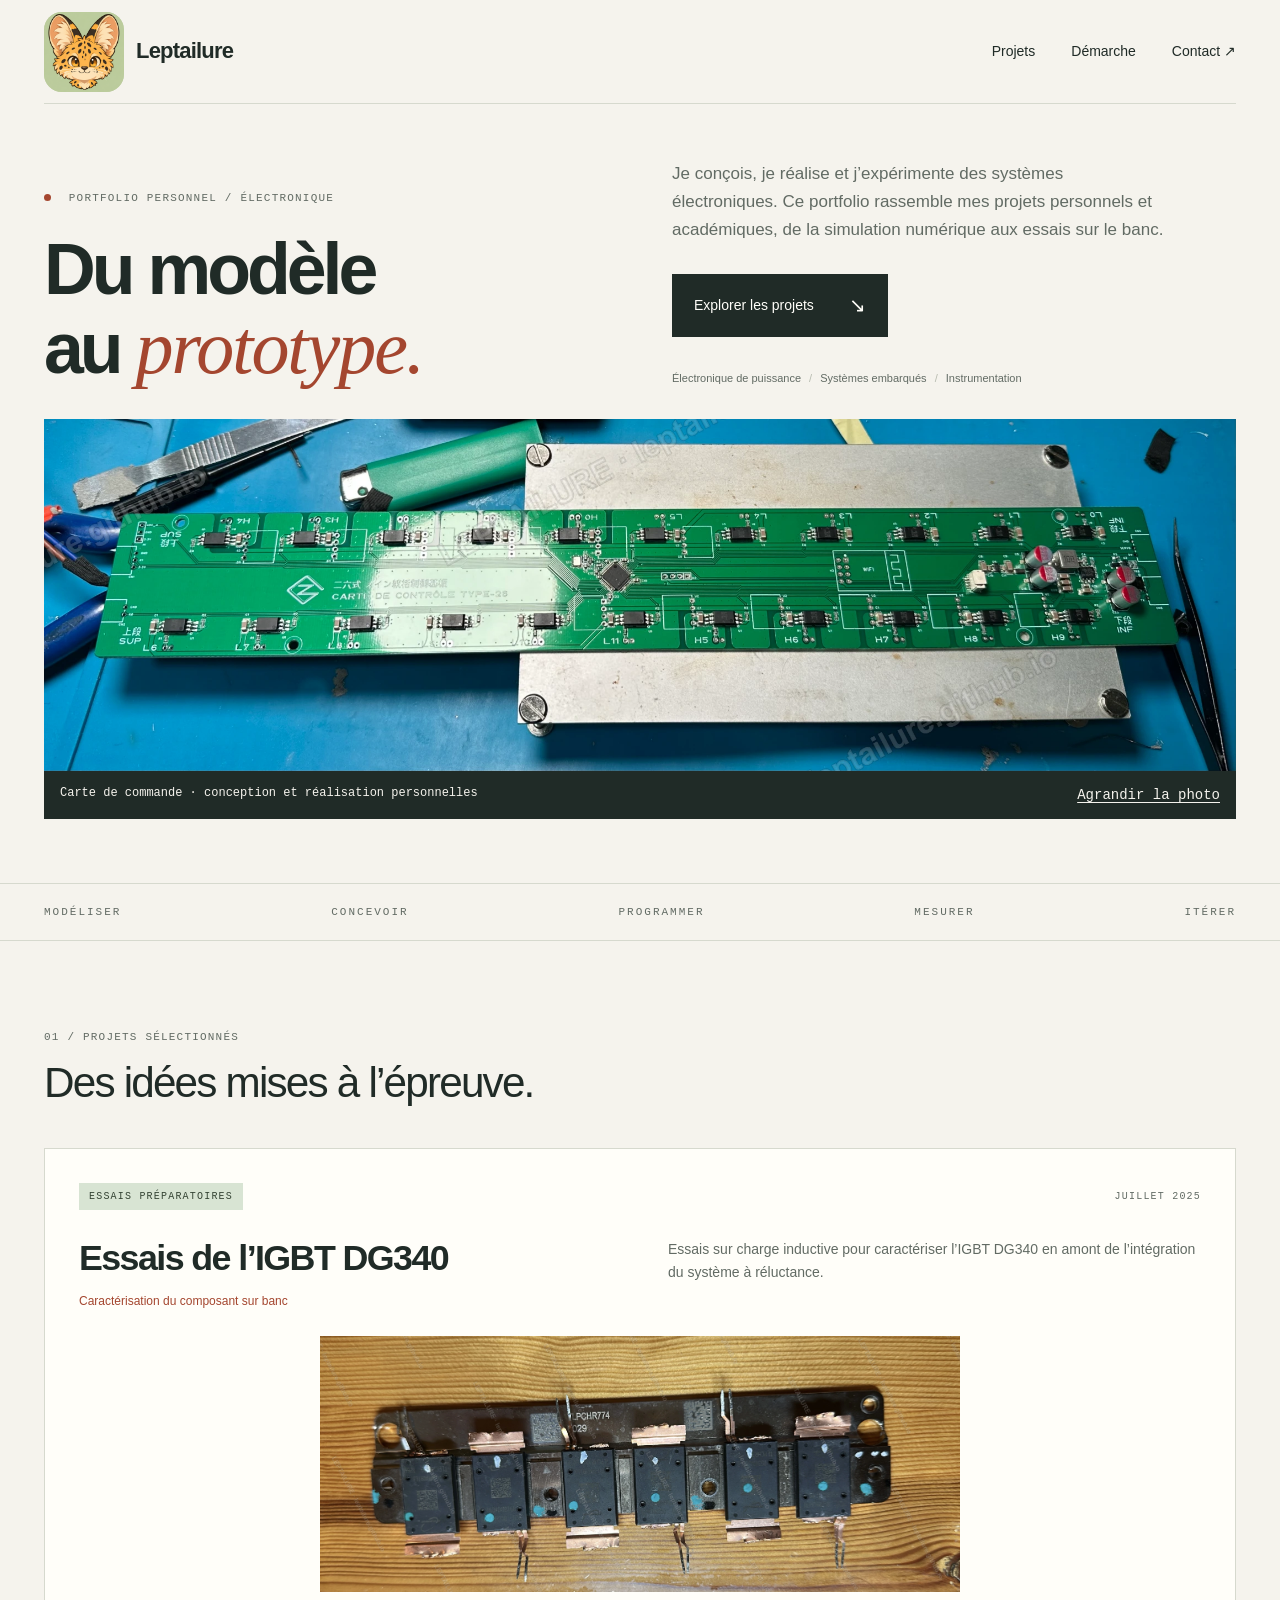
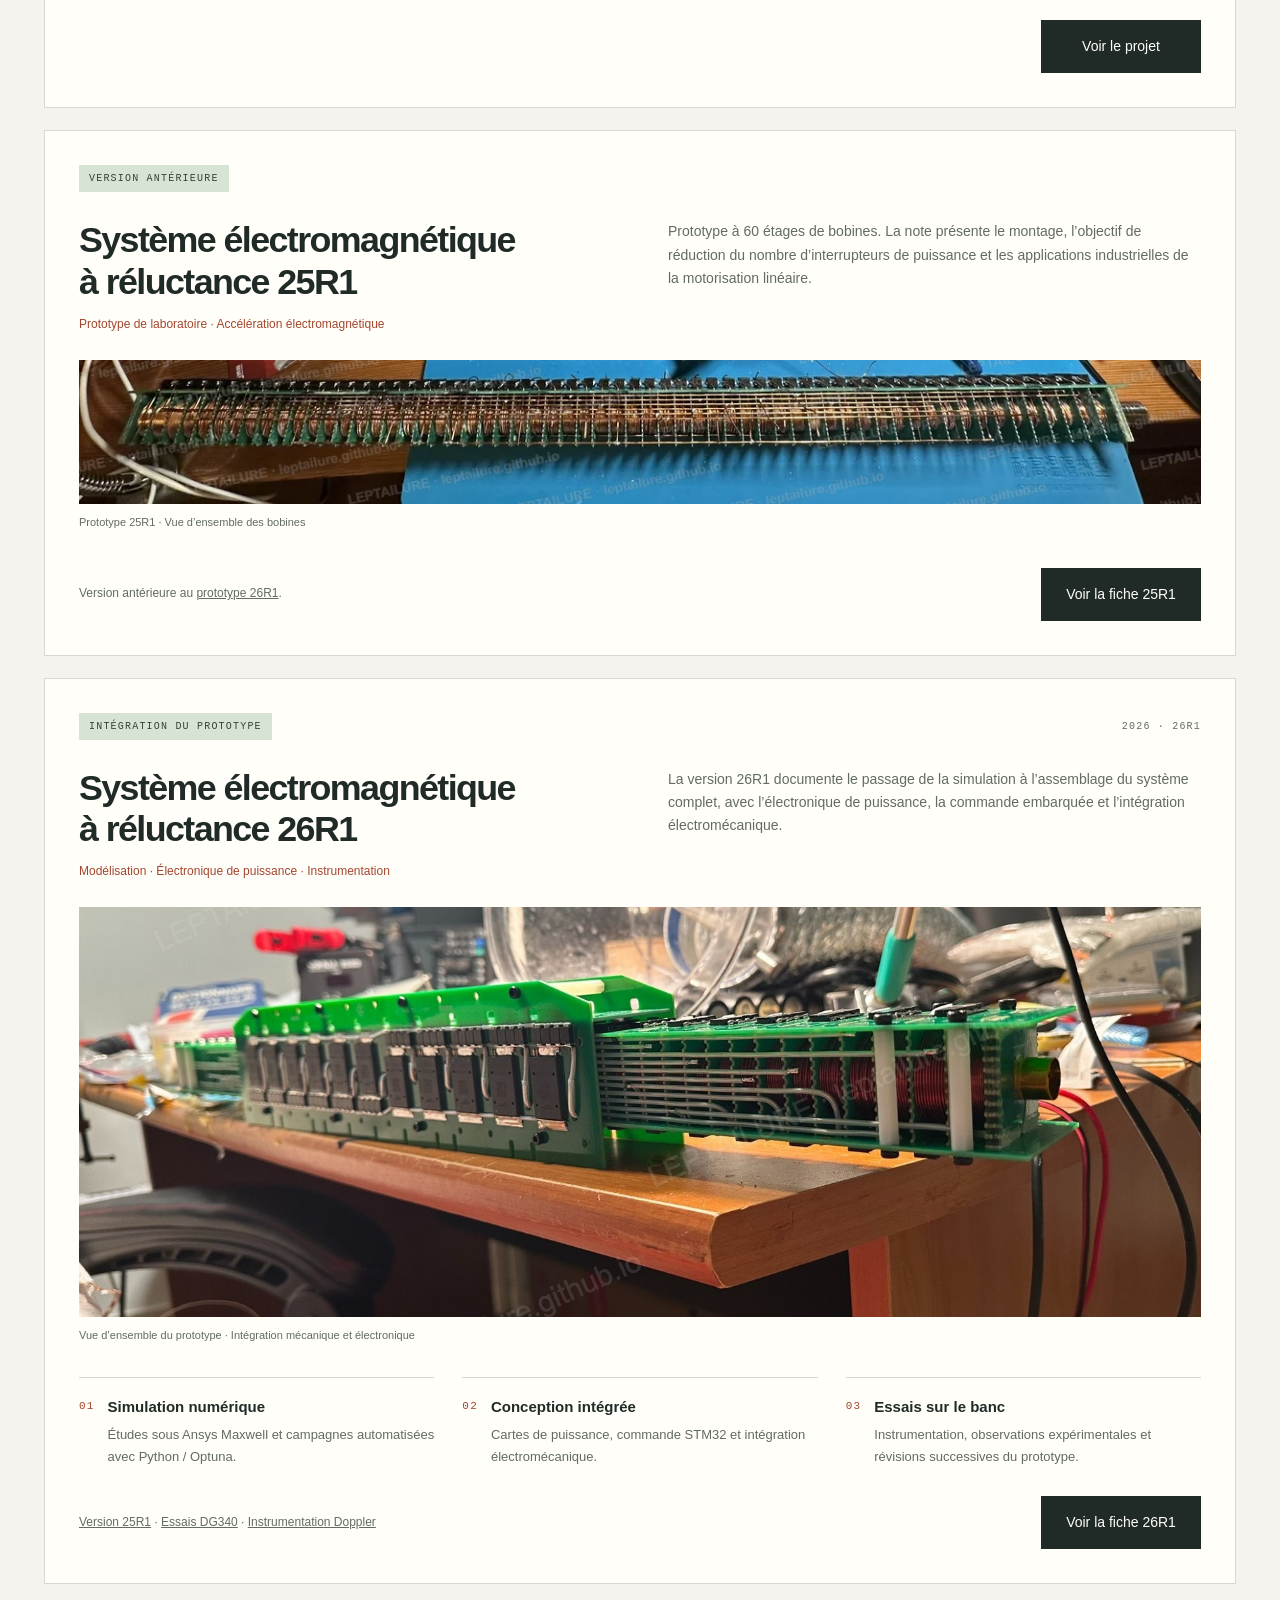
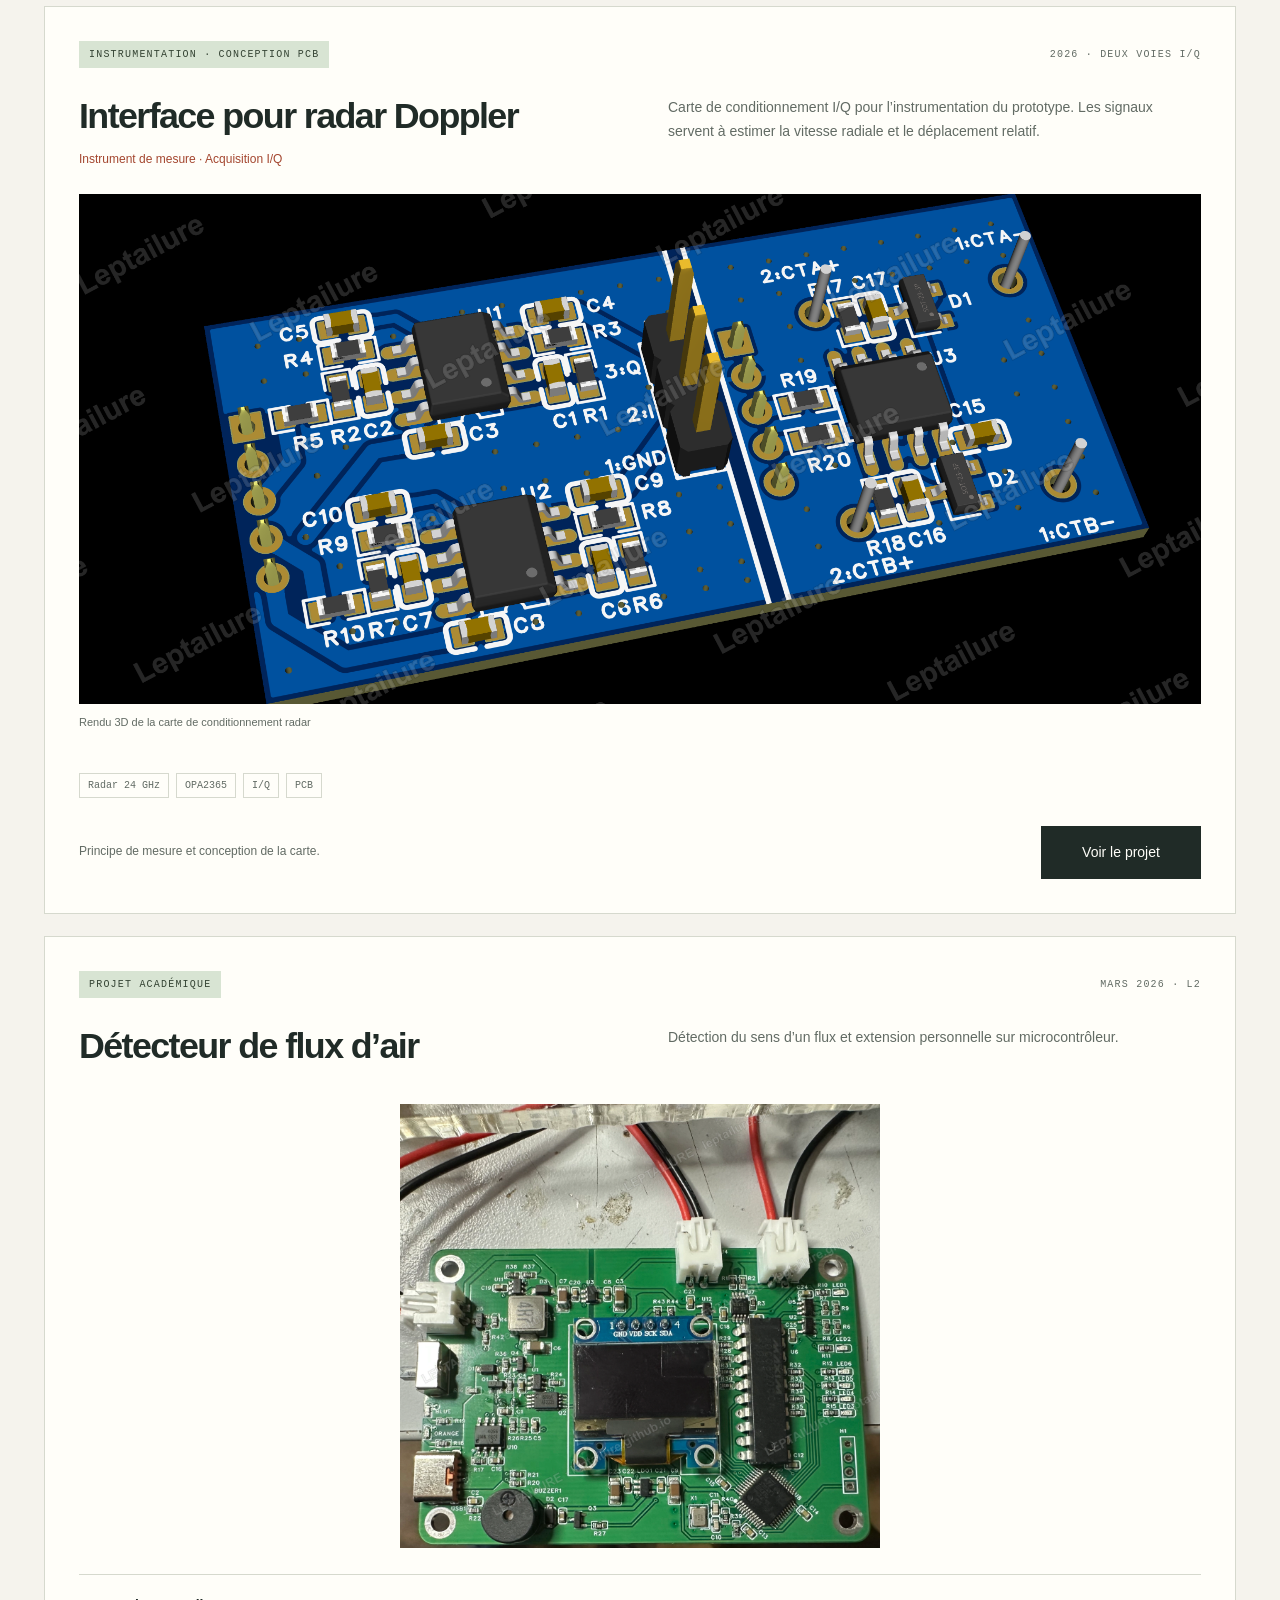
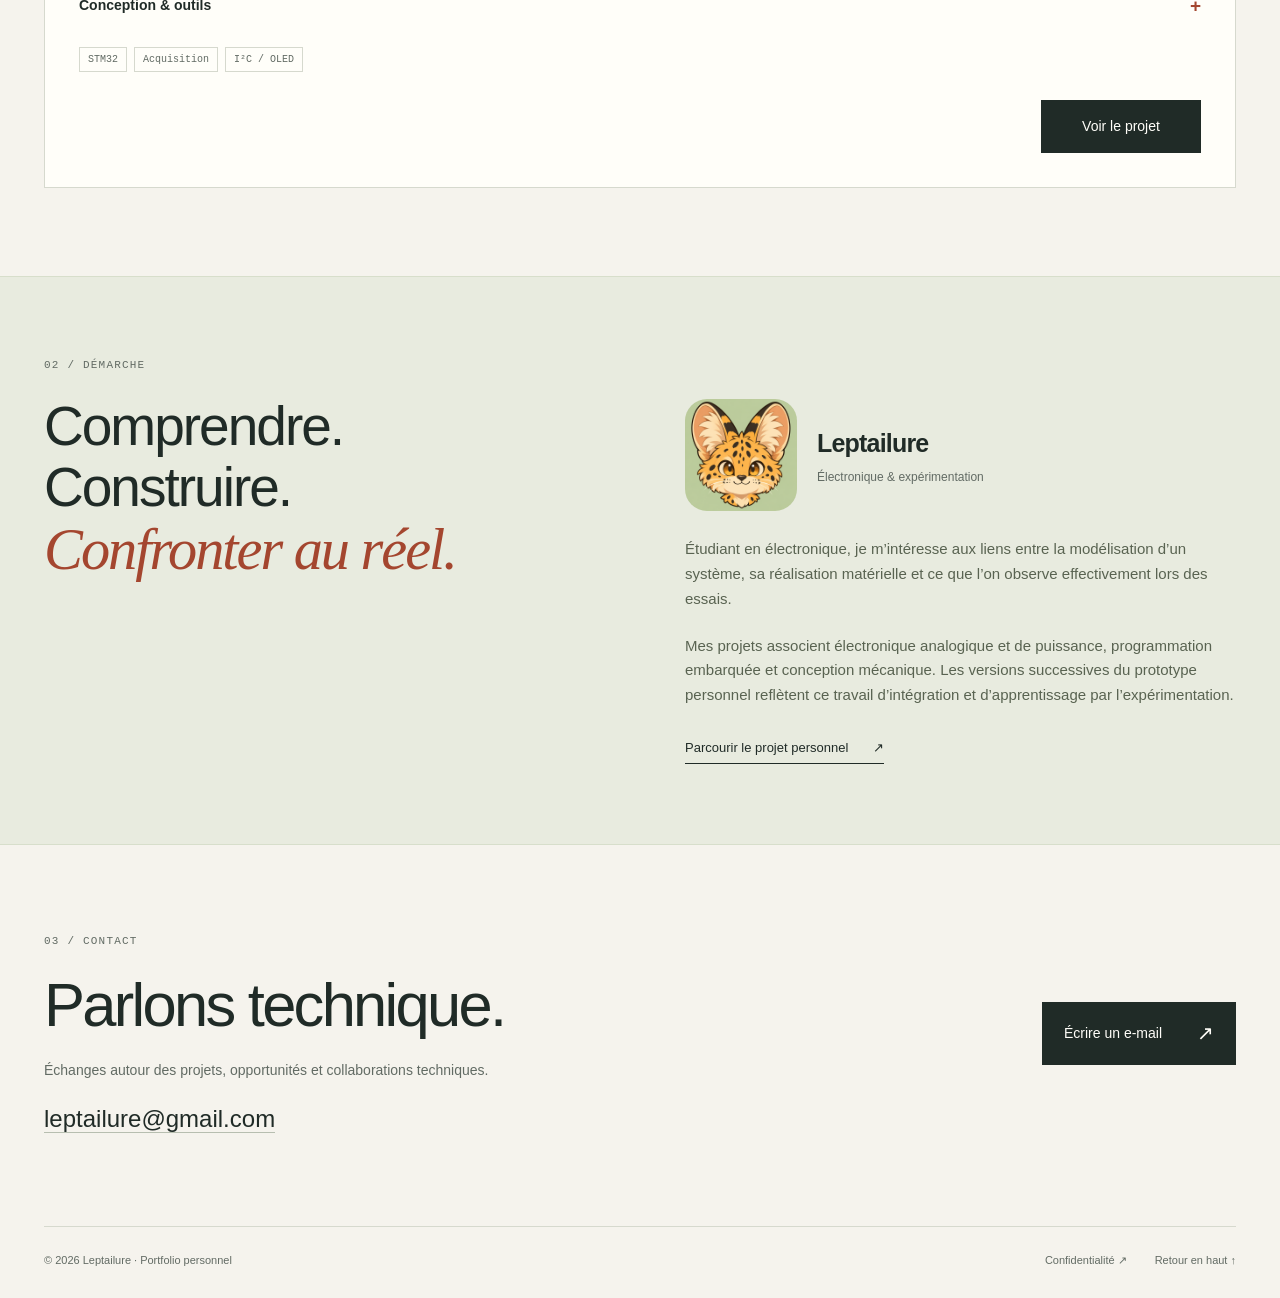
==== index.html @ 94cee0f7 "Fit watermark text within the 25R1 panoramic photo" ====
<!doctype html>
<html lang="fr">
<head>
  <meta charset="utf-8">
  <meta name="viewport" content="width=device-width, initial-scale=1">
  <meta name="description" content="Leptailure — portfolio de projets en électronique, systèmes embarqués et simulation numérique. Conception, prototypage et expérimentation.">
  <meta name="theme-color" content="#f5f3ed">
  <title>Leptailure — Électronique & expérimentation</title>
  <link rel="icon" href="favicon.png" type="image/png">
  <link rel="stylesheet" href="home-classic.css?v=reluctance-25r1">
  <script src="home-classic.js?v=home-summary-1" defer></script>
<script src="visit-config.js" defer></script>
<script src="visit-tracker.js" defer></script>
</head>
<body>
<a class="skip" href="#contenu">Aller au contenu</a>
<header class="header wrap">
  <a class="wordmark" href="./" aria-label="Leptailure, accueil"><img class="brand-avatar" src="assets/serval-avatar.png" alt="" width="44" height="44">Leptailure</a>
  <nav aria-label="Navigation principale"><a href="#projets">Projets</a><a href="#demarche">Démarche</a><a href="#contact">Contact <span aria-hidden="true">↗</span></a></nav>
</header>
<main id="contenu">
  <section class="hero wrap">
    <div class="hero-copy">
      <div>
        <p class="eyebrow"><span class="dot"></span> PORTFOLIO PERSONNEL / ÉLECTRONIQUE</p>
        <h1>Du modèle<br>au <em>prototype.</em></h1>
      </div>
      <div>
        <p class="intro">Je conçois, je réalise et j’expérimente des systèmes électroniques. Ce portfolio rassemble mes projets personnels et académiques, de la simulation numérique aux essais sur le banc.</p>
        <a class="button" href="#projets">Explorer les projets <span aria-hidden="true">↘</span></a>
        <p class="hero-foot">Électronique de puissance <span> / </span> Systèmes embarqués <span> / </span> Instrumentation</p>
      </div>
    </div>
    <a class="hero-photo-link" href="assets/control-board-hero-full.webp" aria-label="Agrandir la photo de la carte de commande">
      <figure class="hero-image">
        <img src="assets/control-board-hero.webp" alt="Carte électronique de commande conçue et assemblée pour le prototype personnel" width="2160" height="637" fetchpriority="high">
        <figcaption><span>Carte de commande · conception et réalisation personnelles</span><span>Agrandir la photo</span></figcaption>
      </figure>
    </a>
  </section>
  <div class="toolbelt"><div class="wrap"><span>MODÉLISER</span><span>CONCEVOIR</span><span>PROGRAMMER</span><span>MESURER</span><span>ITÉRER</span></div></div>

  <section id="projets" class="wrap projects section">
    <div class="section-heading"><div><p class="eyebrow">01 / PROJETS SÉLECTIONNÉS</p><h2>Des idées mises à l’épreuve.</h2></div></div>

    <article id="essais-dg340" class="featured">
      <div class="featured-header"><span class="badge">ESSAIS PRÉPARATOIRES</span><time class="mono" datetime="2025-07">JUILLET 2025</time></div>
      <div class="project-intro">
        <div><h3>Essais de l’IGBT DG340</h3><p class="subtitle">Caractérisation du composant sur banc</p></div>
        <p>Essais sur charge inductive pour caractériser l’IGBT DG340 en amont de l’intégration du système à réluctance.</p>
      </div>
      <figure class="feature-photo project-cover project-cover--portrait">
        <a href="igbt-dg340/">
          <img src="igbt-dg340/media/igbt.webp?v=tile1" alt="Photographie des composants IGBT DG340" width="1274" height="3838" loading="lazy" decoding="async">
        </a>
      </figure>
      <div class="featured-footer"><a class="button project-action" href="igbt-dg340/" aria-label="Voir le projet : Essais DG340">Voir le projet</a></div>
    </article>
    <article id="reluctance-25r1" class="featured featured-summary">
      <div class="featured-header"><span class="badge">VERSION ANTÉRIEURE</span></div>
      <div class="project-intro">
        <div><h3>Système électromagnétique<br> à réluctance 25R1</h3><p class="subtitle">Prototype de laboratoire · Accélération électromagnétique</p></div>
        <p>Prototype à 60 étages de bobines. La note présente le montage, l’objectif de réduction du nombre d’interrupteurs de puissance et les applications industrielles de la motorisation linéaire.</p>
      </div>
      <figure class="feature-photo">
        <a href="projects/reluctance-25r1.html" aria-label="Ouvrir la fiche 25R1"><img src="assets/reluctance-25r1.webp?v=wm-panorama-2" alt="Vue panoramique des bobines montées sur le prototype 25R1" width="1170" height="150" loading="lazy" decoding="async"></a>
        <figcaption>Prototype 25R1 · Vue d’ensemble des bobines</figcaption>
      </figure>
      <div class="featured-footer"><p>Version antérieure au <a href="projects/reluctance.html">prototype 26R1</a>.</p><a class="button project-action" href="projects/reluctance-25r1.html">Voir la fiche 25R1</a></div>
    </article>

    <article id="reluctance" class="featured featured-summary">
      <div class="featured-header"><span class="badge">INTÉGRATION DU PROTOTYPE</span><span class="mono">2026 · 26R1</span></div>
      <div class="project-intro"><div><h3>Système électromagnétique<br> à réluctance 26R1</h3><p class="subtitle">Modélisation · Électronique de puissance · Instrumentation</p></div><p>La version 26R1 documente le passage de la simulation à l’assemblage du système complet, avec l’électronique de puissance, la commande embarquée et l’intégration électromécanique.</p></div>
      <figure class="feature-photo"><a class="zoom" href="assets/assembly.jpg?v=wm2" data-caption="Intégration des sous-ensembles mécaniques et électroniques du prototype."><img src="assets/assembly.jpg?v=wm2" alt="Vue d’ensemble du prototype électromécanique assemblé" width="1600" height="1200" loading="lazy"></a><figcaption>Vue d’ensemble du prototype · Intégration mécanique et électronique</figcaption></figure>
      <ol class="project-highlights" aria-label="Trois points clés du projet">
        <li><span class="mini-index" aria-hidden="true">01</span><div><h4>Simulation numérique</h4><p>Études sous Ansys Maxwell et campagnes automatisées avec Python / Optuna.</p></div></li>
        <li><span class="mini-index" aria-hidden="true">02</span><div><h4>Conception intégrée</h4><p>Cartes de puissance, commande STM32 et intégration électromécanique.</p></div></li>
        <li><span class="mini-index" aria-hidden="true">03</span><div><h4>Essais sur le banc</h4><p>Instrumentation, observations expérimentales et révisions successives du prototype.</p></div></li>
      </ol>
      <div class="featured-footer"><p><a href="projects/reluctance-25r1.html">Version 25R1</a> · <a href="igbt-dg340/">Essais DG340</a> · <a href="projects/doppler.html">Instrumentation Doppler</a></p><a class="button project-action" href="projects/reluctance.html" aria-label="Voir le système électromagnétique à réluctance 26R1">Voir la fiche 26R1</a></div>
    </article>


    <article class="featured" id="radar-doppler">
      <div class="featured-header"><span class="badge">INSTRUMENTATION · CONCEPTION PCB</span><span class="mono">2026 · DEUX VOIES I/Q</span></div>
      <div class="project-intro">
        <div><h3>Interface pour radar Doppler</h3><p class="subtitle">Instrument de mesure · Acquisition I/Q</p></div>
        <p>Carte de conditionnement I/Q pour l’instrumentation du prototype. Les signaux servent à estimer la vitesse radiale et le déplacement relatif.</p>
      </div>
      <figure class="feature-photo"><a href="projects/doppler.html" aria-label="Voir la carte Doppler en 3D"><img src="projects/doppler-media/rendu-3d.png?v=wm-light-20261119" alt="Rendu 3D de la carte radar Doppler avec voies analogiques I/Q, connecteurs et composants discrets" width="2132" height="1126" loading="lazy"></a><figcaption>Rendu 3D de la carte de conditionnement radar</figcaption></figure>
      <div class="tags"><span>Radar 24 GHz</span><span>OPA2365</span><span>I/Q</span><span>PCB</span></div>
      <div class="featured-footer"><p>Principe de mesure et conception de la carte.</p><a class="button project-action" href="projects/doppler.html" aria-label="Voir le projet : Interface pour radar Doppler">Voir le projet</a></div>
    </article>

    <article class="featured" id="flux-air">
      <div class="featured-header"><span class="badge">PROJET ACADÉMIQUE</span><span class="mono">MARS 2026 · L2</span></div>
      <div class="project-intro">
        <div><h3>Détecteur de flux d’air</h3></div>
        <p>Détection du sens d’un flux et extension personnelle sur microcontrôleur.</p>
      </div>
      <figure class="feature-photo project-cover project-cover--board">
        <a href="projects/airflow.html">
          <img src="projects/airflow-media/carte-assemblee.webp" alt="Circuit imprimé assemblé du détecteur de flux d’air, avec afficheur OLED" width="2707" height="2504" loading="lazy" decoding="async">
        </a>
      </figure>
      <details class="project-entry-details"><summary>Conception & outils <span aria-hidden="true">+</span></summary><ul><li>CTN en pont de Wheatstone et convertisseur analogique-numérique externe.</li><li>Comparateurs et LED pour indiquer le sens du flux.</li><li>Extension personnelle sur STM32 : acquisition, traitement et affichage OLED via I²C.</li><li>Carte de 80 × 55 mm : schéma, routage et rendu 3D.</li></ul></details>
      <div class="tags"><span>STM32</span><span>Acquisition</span><span>I²C / OLED</span></div>
      <div class="featured-footer"><a class="button project-action" href="projects/airflow.html" aria-label="Voir le projet : Détecteur de flux d’air">Voir le projet</a></div>
    </article>
  </section>

  <section id="demarche" class="approach"><div class="wrap approach-layout"><div><p class="eyebrow">02 / DÉMARCHE</p><h2>Comprendre.<br>Construire.<br><em>Confronter au réel.</em></h2></div><div class="approach-copy"><div class="profile-identity"><img src="assets/serval-avatar.png" alt="Avatar illustré de Leptailure : un serval au style anime" width="112" height="112" loading="lazy"><div><strong>Leptailure</strong><span>Électronique & expérimentation</span></div></div><p>Étudiant en électronique, je m’intéresse aux liens entre la modélisation d’un système, sa réalisation matérielle et ce que l’on observe effectivement lors des essais.</p><p>Mes projets associent électronique analogique et de puissance, programmation embarquée et conception mécanique. Les versions successives du prototype personnel reflètent ce travail d’intégration et d’apprentissage par l’expérimentation.</p><a class="text-link" href="#reluctance">Parcourir le projet personnel <span aria-hidden="true">↗</span></a></div></div></section>
  <section id="contact" class="wrap contact section"><p class="eyebrow">03 / CONTACT</p><div class="contact-row"><div><h2>Parlons technique.</h2><p>Échanges autour des projets, opportunités et collaborations techniques.</p></div><a class="button" href="mailto:leptailure@gmail.com">Écrire un e-mail <span aria-hidden="true">↗</span></a></div><a class="email" href="mailto:leptailure@gmail.com">leptailure@gmail.com</a></section>
</main>
<footer class="wrap footer"><span>© 2026 Leptailure · Portfolio personnel</span><a href="privacy.html">Confidentialité ↗</a><a href="#">Retour en haut ↑</a></footer>
<dialog id="lightbox" aria-label="Photographie du projet en grand format"><button id="close-lightbox" type="button" aria-label="Fermer la photographie">Fermer ×</button><img id="lightbox-image" alt=""><p id="lightbox-caption"></p></dialog>
</body>
</html>
---- home-classic.css ----
:root{--bg:#f5f3ed;--ink:#202b27;--muted:#626b64;--line:#d6d9ce;--accent:#a4462f;--paper:#fffef9;--green:#d8e4d3}*{box-sizing:border-box}html{scroll-behavior:smooth;scroll-padding-top:32px}body{margin:0;background:var(--bg);color:var(--ink);font:16px/1.65 -apple-system,BlinkMacSystemFont,"Segoe UI",Arial,sans-serif}a{color:inherit}img{display:block;width:100%;height:auto}button,a,summary{-webkit-tap-highlight-color:transparent}a:focus-visible,button:focus-visible,summary:focus-visible{outline:3px solid var(--accent);outline-offset:5px}.wrap{width:min(1240px,calc(100% - 88px));margin:auto}.header{display:flex;justify-content:space-between;align-items:center;gap:24px;min-height:104px;border-bottom:1px solid var(--line)}.wordmark{display:flex;align-items:center;gap:12px;font-size:22px;font-weight:650;letter-spacing:-.8px;text-decoration:none}.header nav{display:flex;gap:36px}.header nav a{font-size:14px;text-decoration:none}.header nav a:hover,.footer a:hover{text-decoration:underline;text-underline-offset:6px}.hero{padding-top:56px;padding-bottom:64px;display:grid;gap:32px}.hero-copy{display:grid;grid-template-columns:repeat(2,minmax(0,1fr));column-gap:clamp(28px,5vw,72px);align-items:end}.hero-copy h1{margin-bottom:0}.eyebrow,.mono,.mini-index,.badge{font:11px/1.5 ui-monospace,SFMono-Regular,Consolas,monospace;letter-spacing:1.2px}.eyebrow{font-size:11px;margin:0 0 26px;color:var(--muted)}.dot{display:inline-block;background:var(--accent);width:7px;height:7px;border-radius:50%;margin-right:10px}h1,h2,h3,h4,p,figure{margin-top:0}h1{font-size:clamp(50px,5.6vw,81px);line-height:1.05;letter-spacing:-4px;font-weight:550;margin-bottom:26px}em{font:italic 1.06em/1.05 Georgia,"Times New Roman",serif;color:var(--accent);letter-spacing:-2px}.intro{font-size:17px;color:var(--muted);max-width:495px;margin-bottom:30px}.button{display:inline-flex;gap:35px;align-items:center;justify-content:space-between;background:var(--ink);color:#fffef9;padding:14px 21px;text-decoration:none;font-size:14px;border:1px solid var(--ink);transition:background .15s}.button:hover{background:#3b4f43}.button span{font-size:20px}.hero-foot{font-size:11px;margin:32px 0 0;color:var(--muted);max-width:430px}.hero-foot span{color:#b7bcb0;margin:0 5px}.hero-photo-link{display:block;text-decoration:none;cursor:zoom-in}.hero-photo-link figcaption span:last-child{font-size:.875rem;text-decoration:underline;text-underline-offset:.2em;white-space:nowrap}.hero-image{margin:0}.hero-image figcaption{display:flex;justify-content:space-between;gap:12px;padding:13px 16px;background:var(--ink);color:var(--bg);font:12px/1.6 ui-monospace,Consolas,monospace}.toolbelt{border-block:1px solid var(--line);padding:22px 0}.toolbelt .wrap{display:flex;justify-content:space-between;gap:12px;font:11px ui-monospace,Consolas,monospace;letter-spacing:2px;color:var(--muted)}.section{padding-top:88px;padding-bottom:88px}.section-heading{display:flex;justify-content:space-between;gap:30px;align-items:flex-end;margin-bottom:40px}.section-heading .eyebrow{margin-bottom:12px}h2{font-size:clamp(30px,3.3vw,44px);font-weight:500;letter-spacing:-1.8px;line-height:1.2;margin-bottom:0}.section-heading>p{font-size:13px;color:var(--muted);margin-bottom:3px}.featured{border:1px solid var(--line);background:var(--paper);padding:34px}.featured-header{display:flex;gap:20px;align-items:center;justify-content:space-between;margin-bottom:28px}.badge{background:var(--green);padding:6px 10px;color:#344333;font-size:10px}.featured-header>.mono{font-size:10px;color:var(--muted)}.project-intro{display:grid;grid-template-columns:1fr 1fr;gap:56px;margin-bottom:25px}.project-intro h3{font-size:clamp(28px,2.8vw,39px);letter-spacing:-1.6px;line-height:1.15;font-weight:550;margin-bottom:12px}.subtitle{font-size:12px;color:var(--accent);margin-bottom:0}.project-intro>p{font-size:14px;color:var(--muted);margin-bottom:0}.feature-photo{margin:0 0 32px}.feature-photo>a{display:block;overflow:hidden}.feature-photo img{max-height:510px;object-fit:cover;object-position:50% 49%}.feature-photo figcaption{padding:9px 0;font-size:11px;color:var(--muted)}.contributions{display:grid;grid-template-columns:repeat(3,1fr);gap:28px 34px}.contributions>div{border-top:1px solid var(--line);padding-top:17px}.mini-index{color:var(--accent)}h4{font-weight:600;font-size:15px;margin:9px 0}.contributions p{font-size:13px;line-height:1.75;color:var(--muted);margin-bottom:0}.tags{display:flex;flex-wrap:wrap;gap:7px;margin-top:26px}.tags span{font:10px/1.5 ui-monospace,Consolas,monospace;padding:4px 8px;border:1px solid var(--line);color:var(--muted)}details summary{cursor:pointer;list-style:none;display:flex;justify-content:space-between;gap:20px;align-items:center}summary::-webkit-details-marker{display:none}.project-gallery{margin-top:30px;border-top:1px solid var(--line)}.project-gallery>summary{padding:20px 0 0;font-size:14px;font-weight:550}.summary-action{color:var(--accent);font-size:12px}.summary-action>span{display:inline-block;font-size:20px;margin-left:12px}.gallery-intro{font-size:13px;color:var(--muted);margin:22px 0}.gallery{display:grid;grid-template-columns:repeat(3,1fr);gap:22px}.gallery figure{margin:0}.gallery a{display:block;background:#eee;overflow:hidden;cursor:zoom-in}.gallery img{aspect-ratio:4/3;object-fit:cover;transition:transform .25s}.gallery a:hover img{transform:scale(1.025)}.gallery figcaption{font-size:11px;line-height:1.55;margin-top:9px;color:var(--muted)}.gallery figcaption strong{color:var(--ink);font-weight:550;display:block;margin-bottom:3px}.note{font-size:11px;color:var(--muted);border-left:2px solid var(--line);padding-left:14px;margin-top:26px;max-width:850px}.academic-heading{display:flex;justify-content:space-between;align-items:center;gap:20px;margin:56px 0 22px}.academic-heading h3{font-size:23px;letter-spacing:-.6px;font-weight:500;margin:0}.academic-heading .mono{font-size:9px;color:var(--muted)}.academic-grid{display:grid;grid-template-columns:repeat(3,1fr);gap:22px}.academic{border:1px solid var(--line);padding:26px;display:flex;flex-direction:column}.card-top{display:flex;justify-content:space-between;gap:8px;align-items:center;margin-bottom:32px}.card-top .mono{font-size:9px;letter-spacing:.4px;color:var(--muted)}.academic h3{font-size:25px;line-height:1.2;letter-spacing:-1px;font-weight:550;margin-bottom:17px}.academic>p{font-size:14px;color:var(--muted)}.academic details{border-top:1px solid var(--line);padding-top:15px;margin-top:6px}.academic summary{font-size:12px}.academic summary span{font-size:19px;color:var(--accent)}.academic ul{padding-left:18px;font-size:13px;color:var(--muted)}.academic li{margin:10px 0}.academic .tags{margin-top:auto;padding-top:24px}.approach{background:#e8ebdf;border-block:1px solid #d7decb;padding:80px 0}.approach-layout{display:grid;grid-template-columns:1fr 1fr;gap:90px}.approach h2{font-size:clamp(35px,4.3vw,56px);line-height:1.12;letter-spacing:-2px}.approach .eyebrow{margin-bottom:22px}.approach-copy{padding-top:42px}.approach-copy p{font-size:15px;color:#596351;margin-bottom:22px}.text-link{font-size:13px;text-decoration:none;display:inline-flex;gap:25px;align-items:center;border-bottom:1px solid var(--ink);padding-bottom:5px;margin-top:7px}.contact .eyebrow{margin-bottom:18px}.contact-row{display:flex;justify-content:space-between;gap:35px;align-items:center}.contact-row h2{font-size:clamp(36px,4.8vw,64px);letter-spacing:-2.7px}.contact-row p{font-size:14px;color:var(--muted);margin:17px 0}.email{font-size:clamp(17px,2vw,24px);text-decoration:none;border-bottom:1px solid #b7beb0;overflow-wrap:anywhere}.footer{border-top:1px solid var(--line);display:flex;gap:28px;padding-top:24px;padding-bottom:28px;font-size:11px;color:var(--muted)}.footer>span{margin-right:auto}.footer a{text-decoration:none}.skip{position:fixed;top:-60px;left:12px;padding:8px 14px;background:var(--ink);color:white;z-index:20}.skip:focus{top:10px}dialog{width:min(1200px,94vw);max-height:94vh;border:0;padding:20px;background:#171e19;color:var(--paper)}dialog::backdrop{background:rgba(0,0,0,.85)}dialog img{object-fit:contain;max-height:76vh;width:100%}dialog p{font-size:13px;margin:14px 0 0}dialog button{display:block;margin:0 0 14px auto;background:transparent;border:1px solid #737d73;padding:7px 13px;color:#fff;cursor:pointer}body.modal-open{overflow:hidden}
@media(min-width:1500px){.hero{padding-top:68px}}
@media(max-width:1000px){.wrap{width:calc(100% - 48px)}.hero{gap:30px;padding-top:55px}h1{letter-spacing:-3px}.project-intro{gap:28px}.featured{padding:26px}.contributions{gap:24px}.academic{padding:20px}.academic h3{font-size:23px}.approach-layout{gap:45px}.gallery{grid-template-columns:repeat(2,1fr)}}
@media(max-width:720px){.wrap{width:calc(100% - 36px)}.header{min-height:83px;gap:12px}.wordmark{font-size:19px;gap:8px}.header nav{gap:17px}.header nav a{font-size:12px}.hero{padding-top:43px;padding-bottom:38px;gap:26px}.hero-copy{grid-template-columns:minmax(0,1fr);row-gap:20px}.hero h1{font-size:64px}.eyebrow{font-size:10px;margin-bottom:20px}.intro{font-size:16px}.hero-image figcaption{padding:11px 12px;flex-wrap:wrap;gap:6px 12px}.hero-foot{margin-top:24px}.toolbelt{padding:16px 0}.toolbelt .wrap{font-size:8px;letter-spacing:.8px;gap:5px}.section{padding-top:52px;padding-bottom:52px}.section-heading{display:block;margin-bottom:26px}.section-heading>p{margin-top:16px}.section-heading>p br{display:none}h2{font-size:33px;letter-spacing:-1.3px}.featured{padding:20px}.featured-header{align-items:flex-start;flex-direction:column;gap:10px;margin-bottom:25px}.project-intro{grid-template-columns:1fr;gap:18px}.project-intro h3{font-size:32px}.project-intro h3 br{display:none}.project-intro>p{font-size:14px}.feature-photo img{height:auto;object-fit:contain}.contributions{grid-template-columns:repeat(2,minmax(0,1fr));gap:22px 18px}.contributions h4{font-size:14px}.contributions p{font-size:12px}.project-gallery>summary{align-items:flex-start;font-size:13px;gap:10px}.summary-action{font-size:10px;white-space:nowrap}.gallery{gap:18px 12px}.gallery figcaption{font-size:10px}.academic-heading{display:block;margin:36px 0 20px}.academic-heading .mono{display:block;margin-top:9px}.academic-grid{grid-template-columns:1fr;gap:16px}.academic{padding:25px}.academic h3{font-size:28px}.card-top{margin-bottom:22px}.academic .tags{padding-top:12px}.approach{padding:48px 0}.approach-layout{grid-template-columns:1fr;gap:20px}.approach h2{font-size:43px}.approach-copy{padding-top:12px}.contact-row{display:block}.contact-row .button{margin:15px 0 23px}.contact-row h2{font-size:44px;letter-spacing:-2px}.footer{flex-wrap:wrap;gap:12px 24px}.footer>span{flex-basis:100%}.email{font-size:20px}}
@media(max-width:370px){.header nav{gap:11px}.header nav a{font-size:11px}.hero h1{font-size:55px}.contributions{grid-template-columns:1fr}.project-gallery>summary{flex-direction:column}.gallery{grid-template-columns:1fr}.hero-image figcaption{flex-direction:column;gap:3px}}
@media(prefers-reduced-motion:reduce){html{scroll-behavior:auto}*{transition:none!important}}

/* Identité visuelle : avatar de serval. */
.brand-avatar{width:80px;height:80px;flex-shrink:0;border-radius:18px;object-fit:contain;background:#c5d4ae}.profile-identity{display:flex;align-items:center;gap:20px;margin-bottom:26px}.profile-identity img{width:112px;height:112px;flex-shrink:0;border-radius:22px;object-fit:contain}.profile-identity strong{display:block;font-size:25px;font-weight:550;letter-spacing:-.8px}.profile-identity span{display:block;font-size:12px;color:var(--muted);margin-top:4px}@media(max-width:720px){.brand-avatar{width:64px;height:64px;border-radius:14px}.profile-identity img{width:96px;height:96px;border-radius:18px}}@media(max-width:370px){.header{flex-wrap:wrap;padding-block:14px;gap:12px}.header nav{width:100%;justify-content:space-between}}
@media(max-width:420px){.header{flex-wrap:wrap;padding-block:14px;gap:14px}.header nav{width:100%;justify-content:space-between}}

.pcb-revision{padding:26px 0 30px;border-top:1px solid var(--line)}.pcb-heading{display:flex;justify-content:space-between;align-items:center;gap:20px;margin-bottom:12px}.pcb-heading .eyebrow{margin-bottom:7px;font-size:10px}.pcb-heading h4{font-size:23px;font-weight:550;letter-spacing:-.7px;margin:0}.pcb-description{font-size:13px;color:var(--muted);margin-bottom:18px}.pcb-preview{margin:0}.pcb-preview>a{display:block;background:#080a08;border:1px solid #242b23;border-radius:8px;overflow:hidden;cursor:zoom-in}.pcb-preview img{width:100%;height:auto;object-fit:contain}.pcb-preview figcaption{font-size:11px;color:var(--muted);padding-top:10px}.pcb-original{display:inline-block;margin-top:9px;font-size:12px;color:var(--accent);text-underline-offset:4px}@media(max-width:720px){.pcb-heading{align-items:flex-start;flex-direction:column;gap:12px}.pcb-heading h4{font-size:21px}}

/* Retain direct access to the detailed project pages introduced later. */
.classic-deeplink{margin:20px 0 0}.academic>.text-link{margin:15px 0 8px;font-size:12px}

/* Aperçu du projet personnel ; les détails restent sur sa fiche. */
.featured-summary .feature-photo{margin-bottom:24px}
.featured-summary .feature-photo img{max-height:410px;object-position:50% 57%}
.project-highlights{display:grid;grid-template-columns:repeat(3,minmax(0,1fr));gap:28px;margin:0;padding:0;list-style:none}
.project-highlights li{display:flex;align-items:flex-start;gap:13px;border-top:1px solid var(--line);padding-top:18px}
.project-highlights .mini-index{flex-shrink:0;padding-top:2px}
.project-highlights h4{margin:0 0 7px;font-size:15px;line-height:1.4}
.project-highlights p{margin:0;font-size:13px;line-height:1.7;color:var(--muted)}
.featured-footer{display:flex;justify-content:space-between;align-items:center;gap:24px;margin-top:28px}
.featured-footer p{margin:0;max-width:380px;font-size:12px;color:var(--muted)}
.featured-footer .button{flex-shrink:0}
@media(max-width:720px){
 .featured-summary .feature-photo img{max-height:none}
 .project-highlights{grid-template-columns:1fr;gap:18px}
 .project-highlights li{padding-top:15px}
 .featured-footer{flex-direction:column;align-items:stretch;gap:16px;margin-top:24px}
 .featured-footer .button{min-height:52px}
}

.projects > .featured + .featured { margin-top: 22px }
.projects .project-action { min-height: 48px; min-width: 10rem; justify-content: center; margin-inline-start: auto }
.project-entry-details { border-top: 1px solid var(--line); padding-top: 15px }
.project-entry-details summary { font-size: 14px; font-weight: 550 }
.project-entry-details summary span { color: var(--accent); font-size: 19px }
.project-entry-details ul { padding-left: 18px; color: var(--muted); font-size: 14px }
@media(max-width:720px) {
  .projects .project-action { width: 100%; margin-inline-start: 0 }
}

.project-cover {
  max-width: 640px;
  margin: 0 auto 26px;
}

.project-cover > a {
  position: relative;
  aspect-ratio: 5 / 2;
  background: var(--bg);
}

.project-cover img {
  width: 100%;
  height: 100%;
  max-height: none;
  object-position: center 76%;
}

.project-cover--portrait img {
  position: absolute;
  top: 50%;
  left: 50%;
  width: 40%;
  height: auto;
  transform: translate(-50%, -50%) rotate(90deg);
}

.project-cover--board {
  max-width: 480px;
}

.project-cover--board > a {
  aspect-ratio: auto;
}

.project-cover--board img {
  height: auto;
}

@media (max-width: 720px) {
  #reluctance-25r1 .feature-photo img {
    aspect-ratio: 4 / 1;
    object-fit: cover;
  }
}
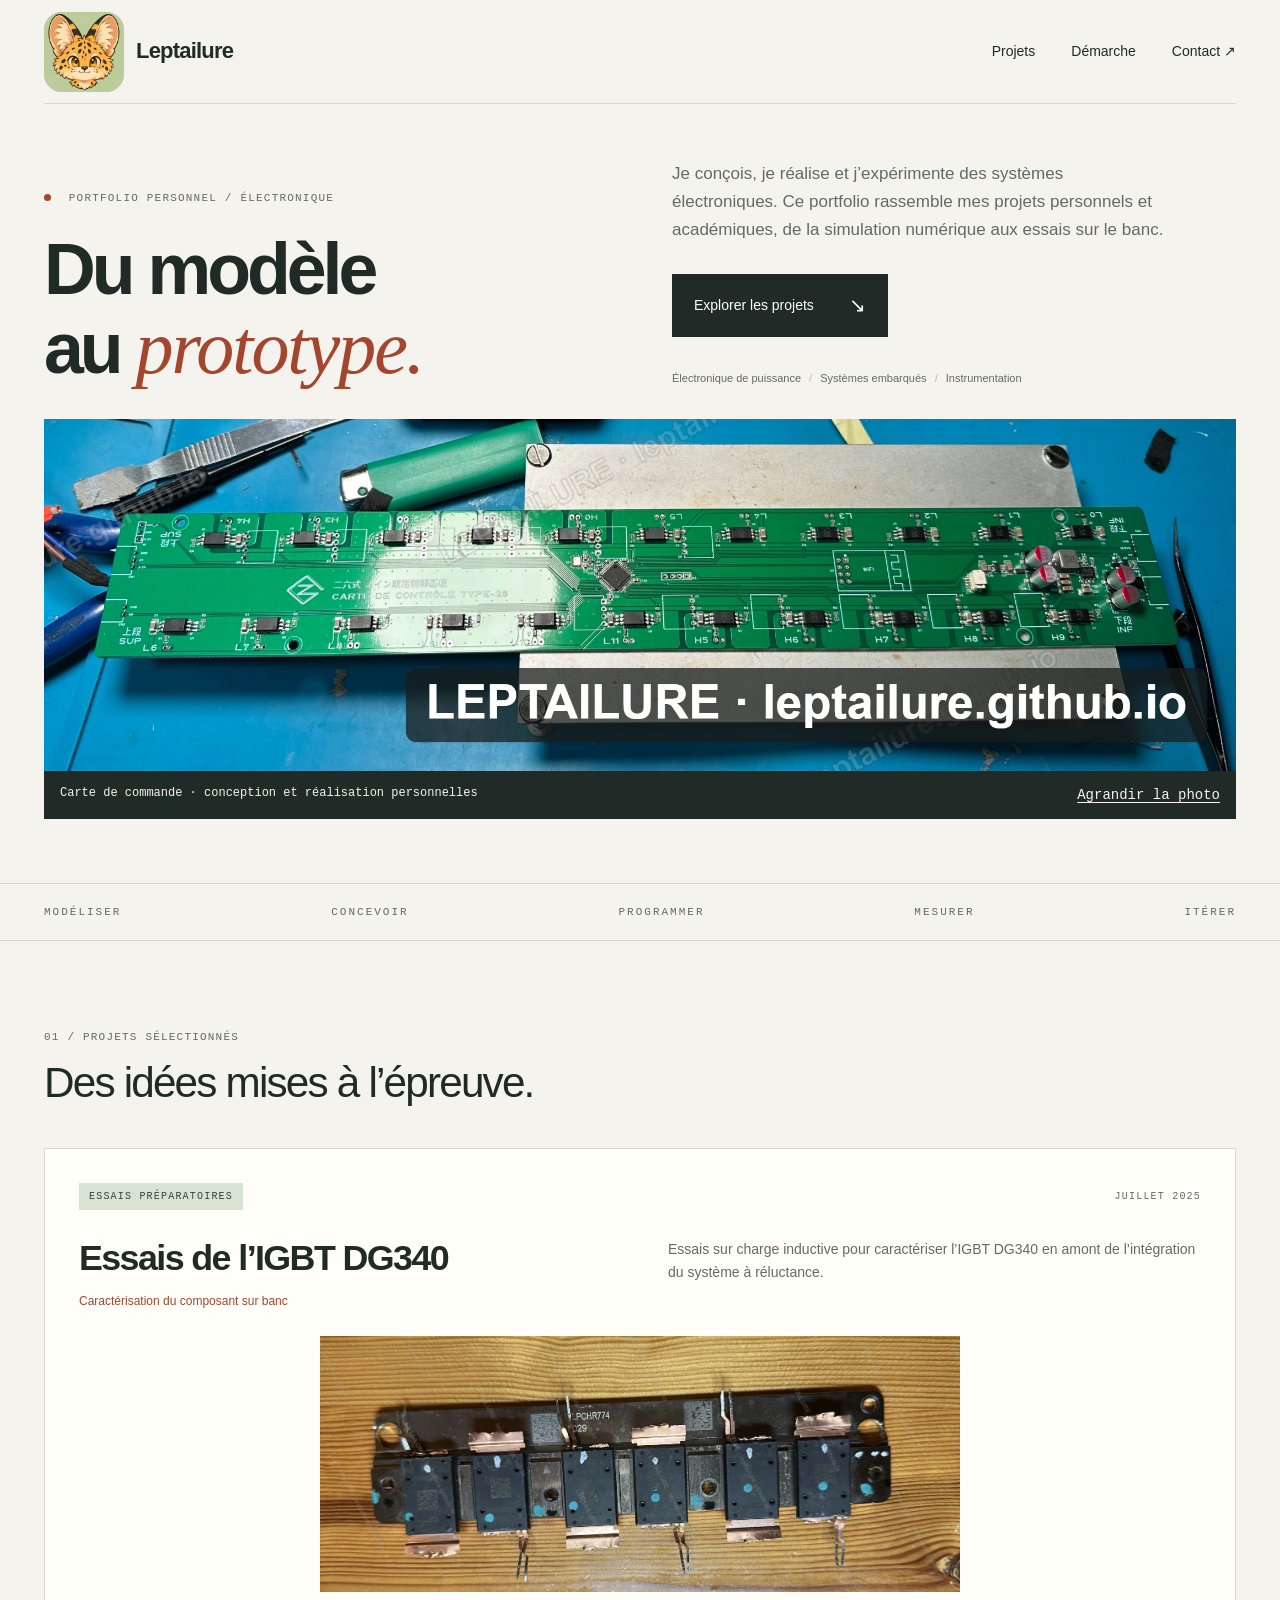
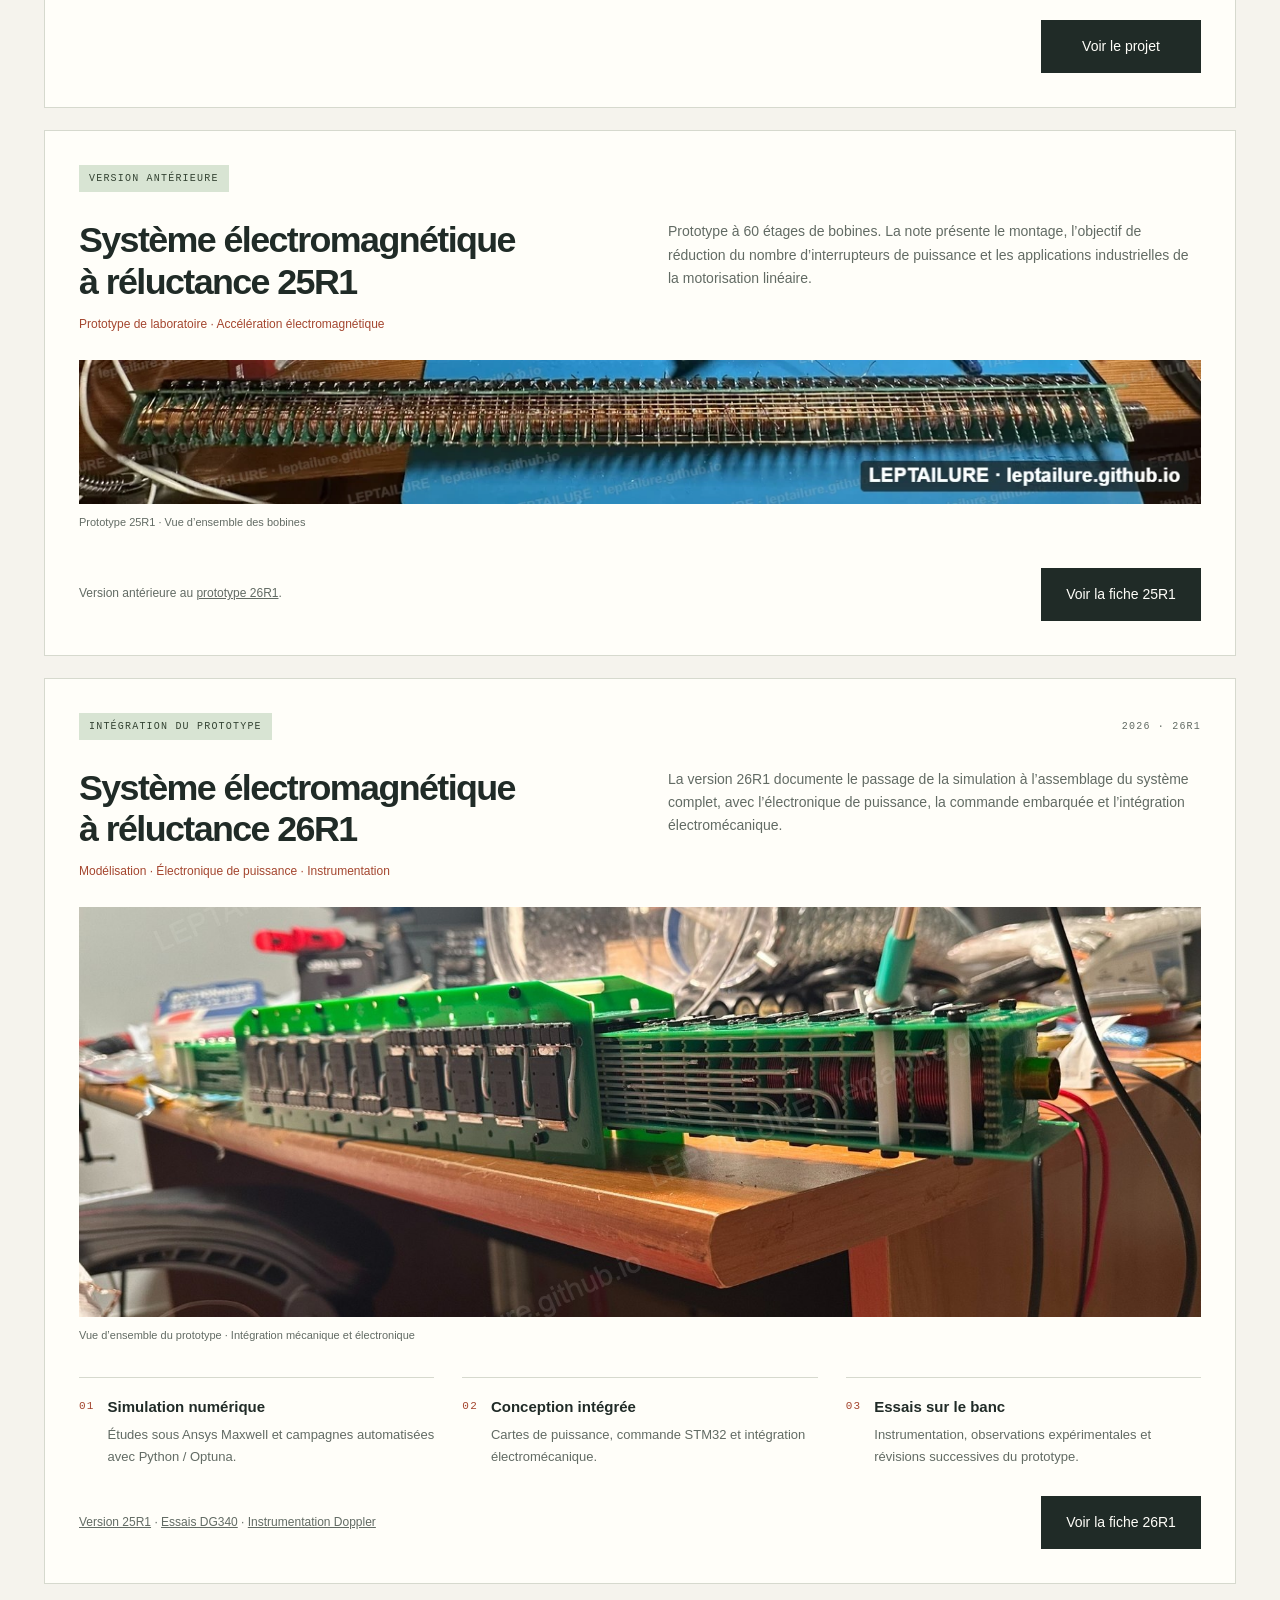
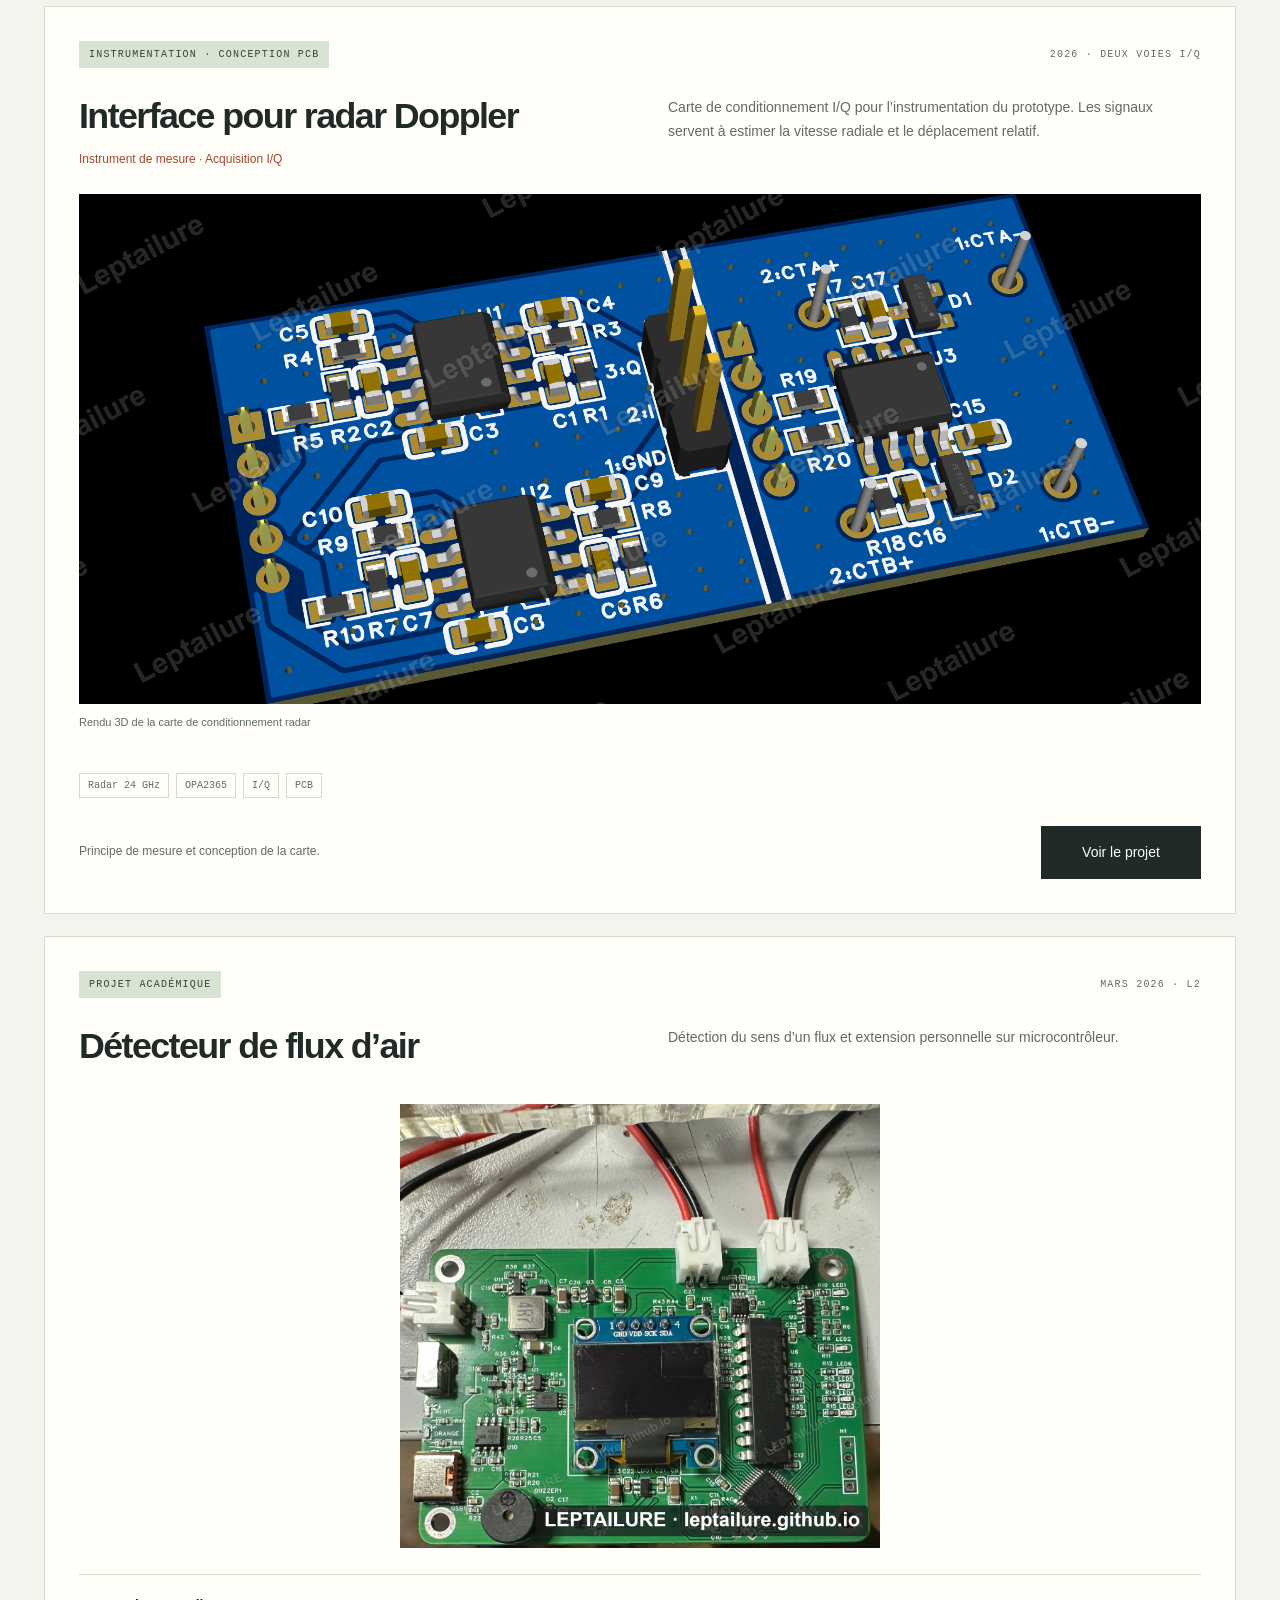
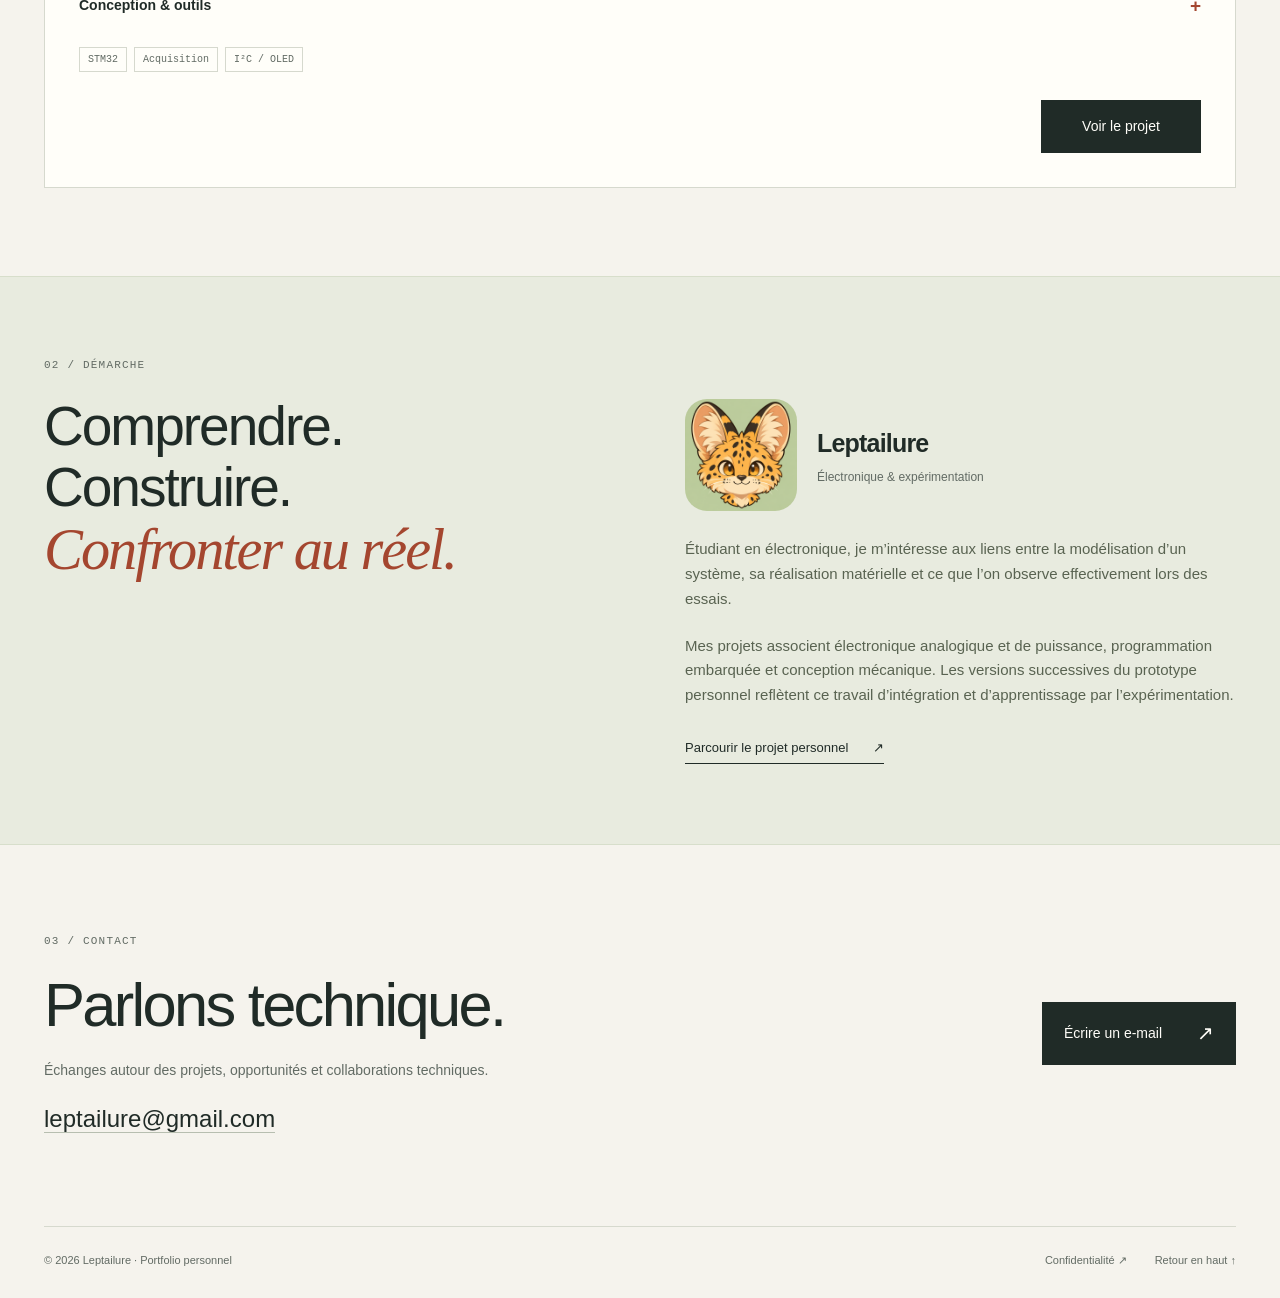
==== commit 574d37e8: "Improve watermark legibility across portfolio images" ====
--- a/index.html
+++ b/index.html
@@ -31,9 +31,9 @@
         <p class="hero-foot">Électronique de puissance <span> / </span> Systèmes embarqués <span> / </span> Instrumentation</p>
       </div>
     </div>
-    <a class="hero-photo-link" href="assets/control-board-hero-full.webp" aria-label="Agrandir la photo de la carte de commande">
+    <a class="hero-photo-link" href="assets/control-board-hero-full.webp?v=wm-readable" aria-label="Agrandir la photo de la carte de commande">
       <figure class="hero-image">
-        <img src="assets/control-board-hero.webp" alt="Carte électronique de commande conçue et assemblée pour le prototype personnel" width="2160" height="637" fetchpriority="high">
+        <img src="assets/control-board-hero.webp?v=wm-readable" alt="Carte électronique de commande conçue et assemblée pour le prototype personnel" width="2160" height="637" fetchpriority="high">
         <figcaption><span>Carte de commande · conception et réalisation personnelles</span><span>Agrandir la photo</span></figcaption>
       </figure>
     </a>
@@ -51,7 +51,7 @@
       </div>
       <figure class="feature-photo project-cover project-cover--portrait">
         <a href="igbt-dg340/">
-          <img src="igbt-dg340/media/igbt.webp?v=tile1" alt="Photographie des composants IGBT DG340" width="1274" height="3838" loading="lazy" decoding="async">
+          <img src="igbt-dg340/media/igbt.webp?v=wm-readable" alt="Photographie des composants IGBT DG340" width="1274" height="3838" loading="lazy" decoding="async">
         </a>
       </figure>
       <div class="featured-footer"><a class="button project-action" href="igbt-dg340/" aria-label="Voir le projet : Essais DG340">Voir le projet</a></div>
@@ -63,7 +63,7 @@
         <p>Prototype à 60 étages de bobines. La note présente le montage, l’objectif de réduction du nombre d’interrupteurs de puissance et les applications industrielles de la motorisation linéaire.</p>
       </div>
       <figure class="feature-photo">
-        <a href="projects/reluctance-25r1.html" aria-label="Ouvrir la fiche 25R1"><img src="assets/reluctance-25r1.webp?v=wm-panorama-2" alt="Vue panoramique des bobines montées sur le prototype 25R1" width="1170" height="150" loading="lazy" decoding="async"></a>
+        <a href="projects/reluctance-25r1.html" aria-label="Ouvrir la fiche 25R1"><img src="assets/reluctance-25r1.webp?v=wm-readable" alt="Vue panoramique des bobines montées sur le prototype 25R1" width="1170" height="150" loading="lazy" decoding="async"></a>
         <figcaption>Prototype 25R1 · Vue d’ensemble des bobines</figcaption>
       </figure>
       <div class="featured-footer"><p>Version antérieure au <a href="projects/reluctance.html">prototype 26R1</a>.</p><a class="button project-action" href="projects/reluctance-25r1.html">Voir la fiche 25R1</a></div>
@@ -101,7 +101,7 @@
       </div>
       <figure class="feature-photo project-cover project-cover--board">
         <a href="projects/airflow.html">
-          <img src="projects/airflow-media/carte-assemblee.webp" alt="Circuit imprimé assemblé du détecteur de flux d’air, avec afficheur OLED" width="2707" height="2504" loading="lazy" decoding="async">
+          <img src="projects/airflow-media/carte-assemblee.webp?v=wm-readable" alt="Circuit imprimé assemblé du détecteur de flux d’air, avec afficheur OLED" width="2707" height="2504" loading="lazy" decoding="async">
         </a>
       </figure>
       <details class="project-entry-details"><summary>Conception & outils <span aria-hidden="true">+</span></summary><ul><li>CTN en pont de Wheatstone et convertisseur analogique-numérique externe.</li><li>Comparateurs et LED pour indiquer le sens du flux.</li><li>Extension personnelle sur STM32 : acquisition, traitement et affichage OLED via I²C.</li><li>Carte de 80 × 55 mm : schéma, routage et rendu 3D.</li></ul></details>
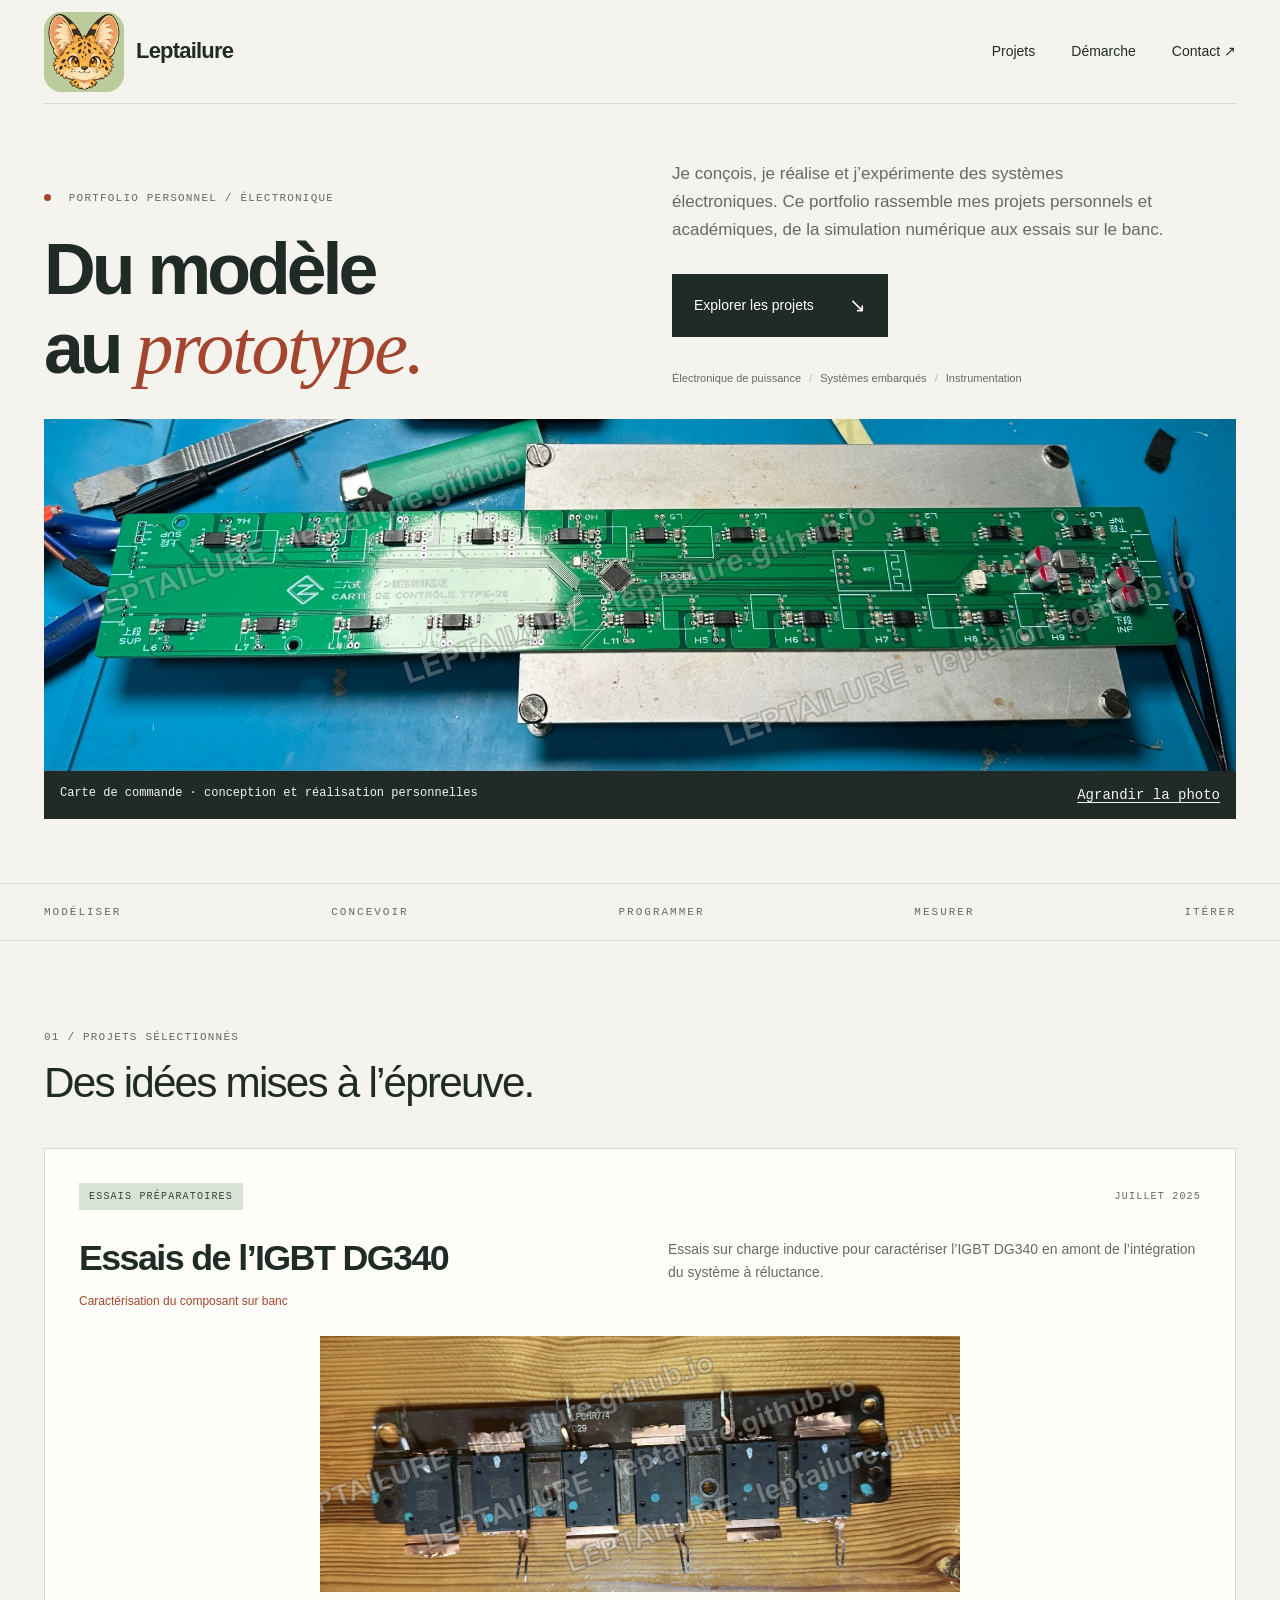
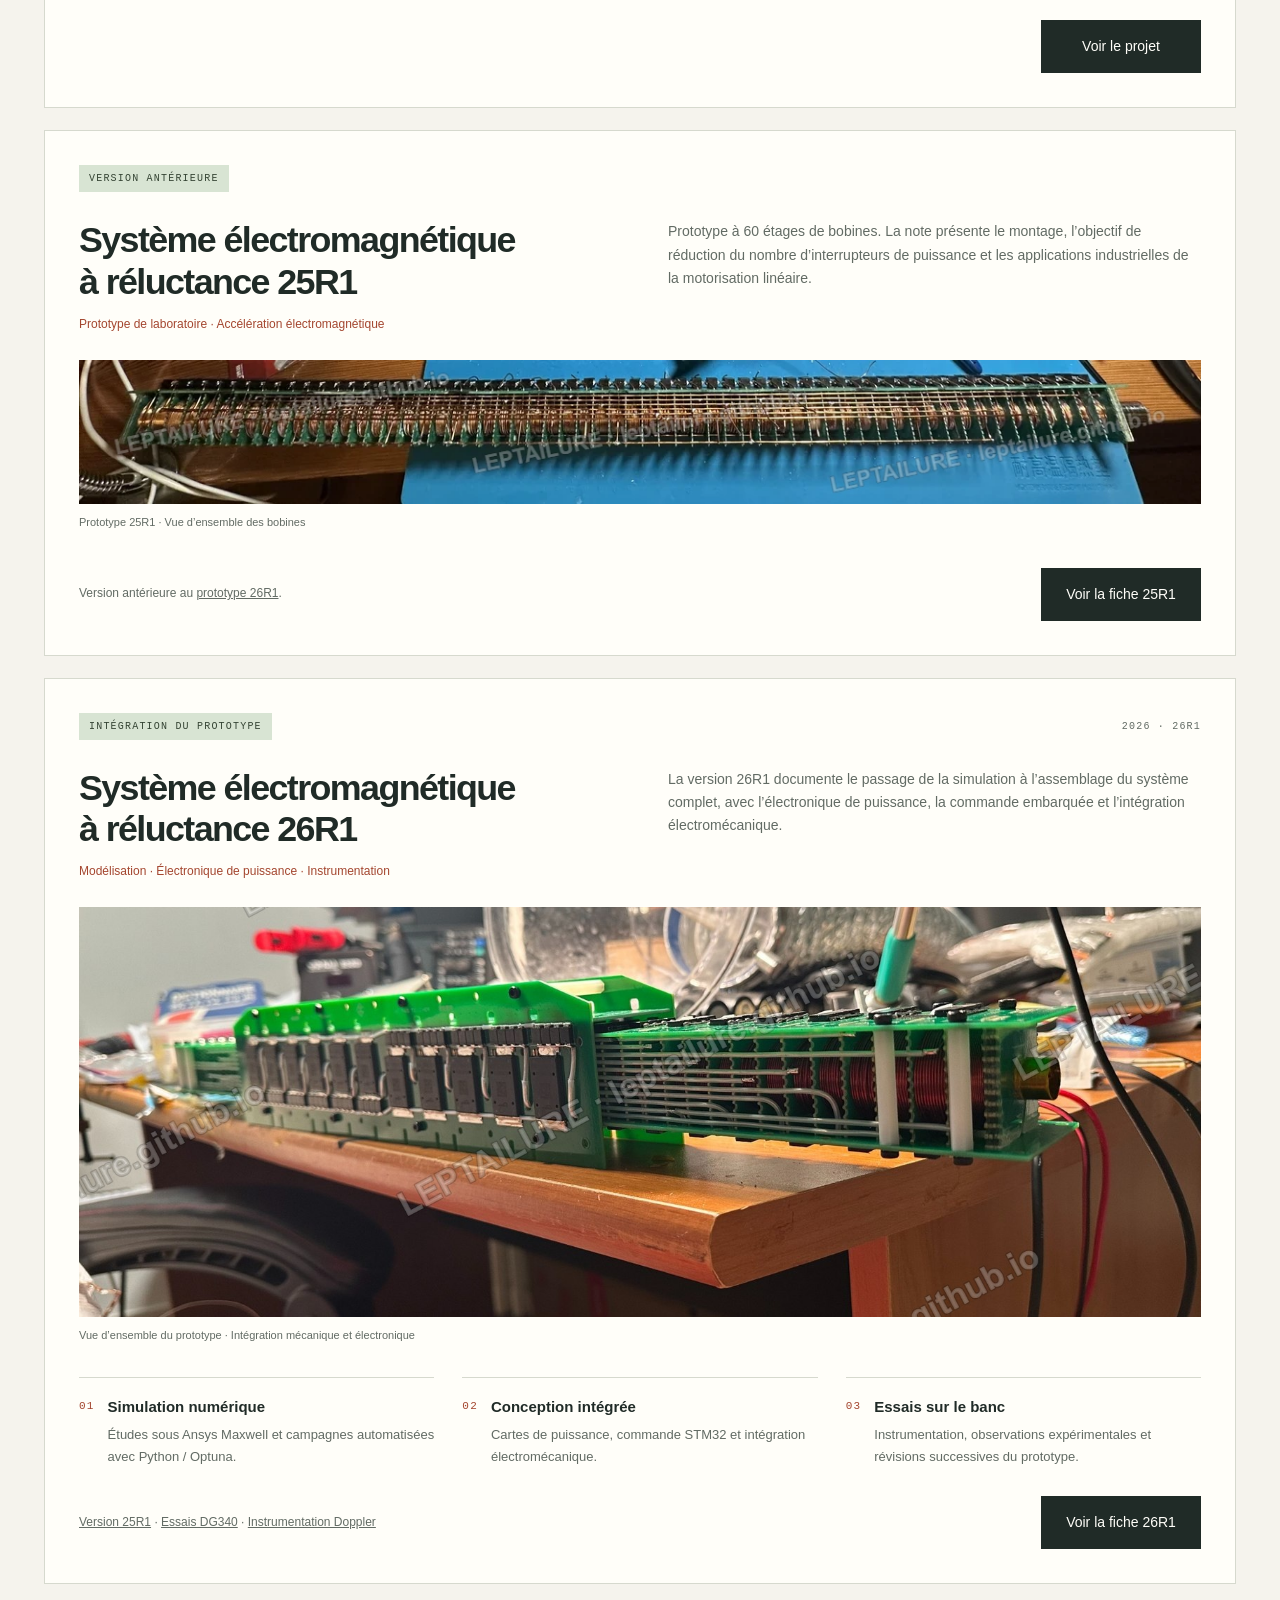
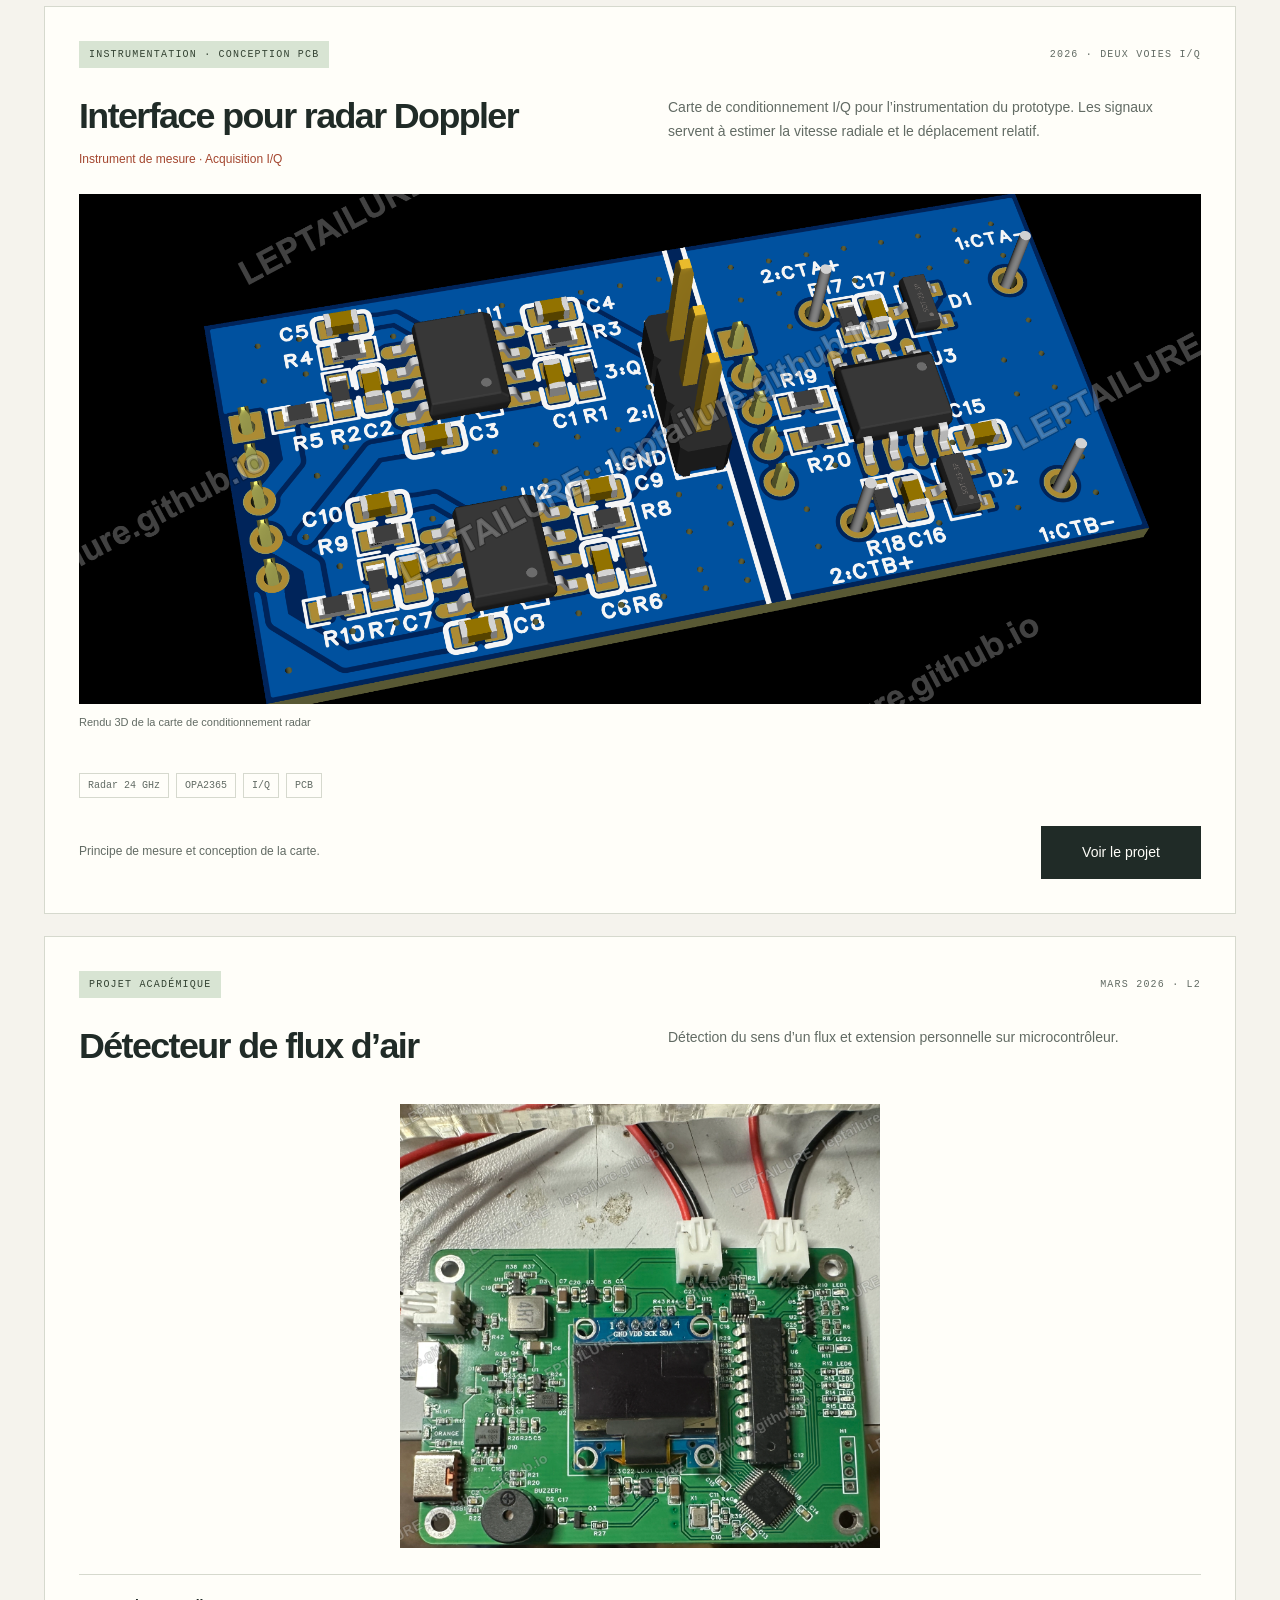
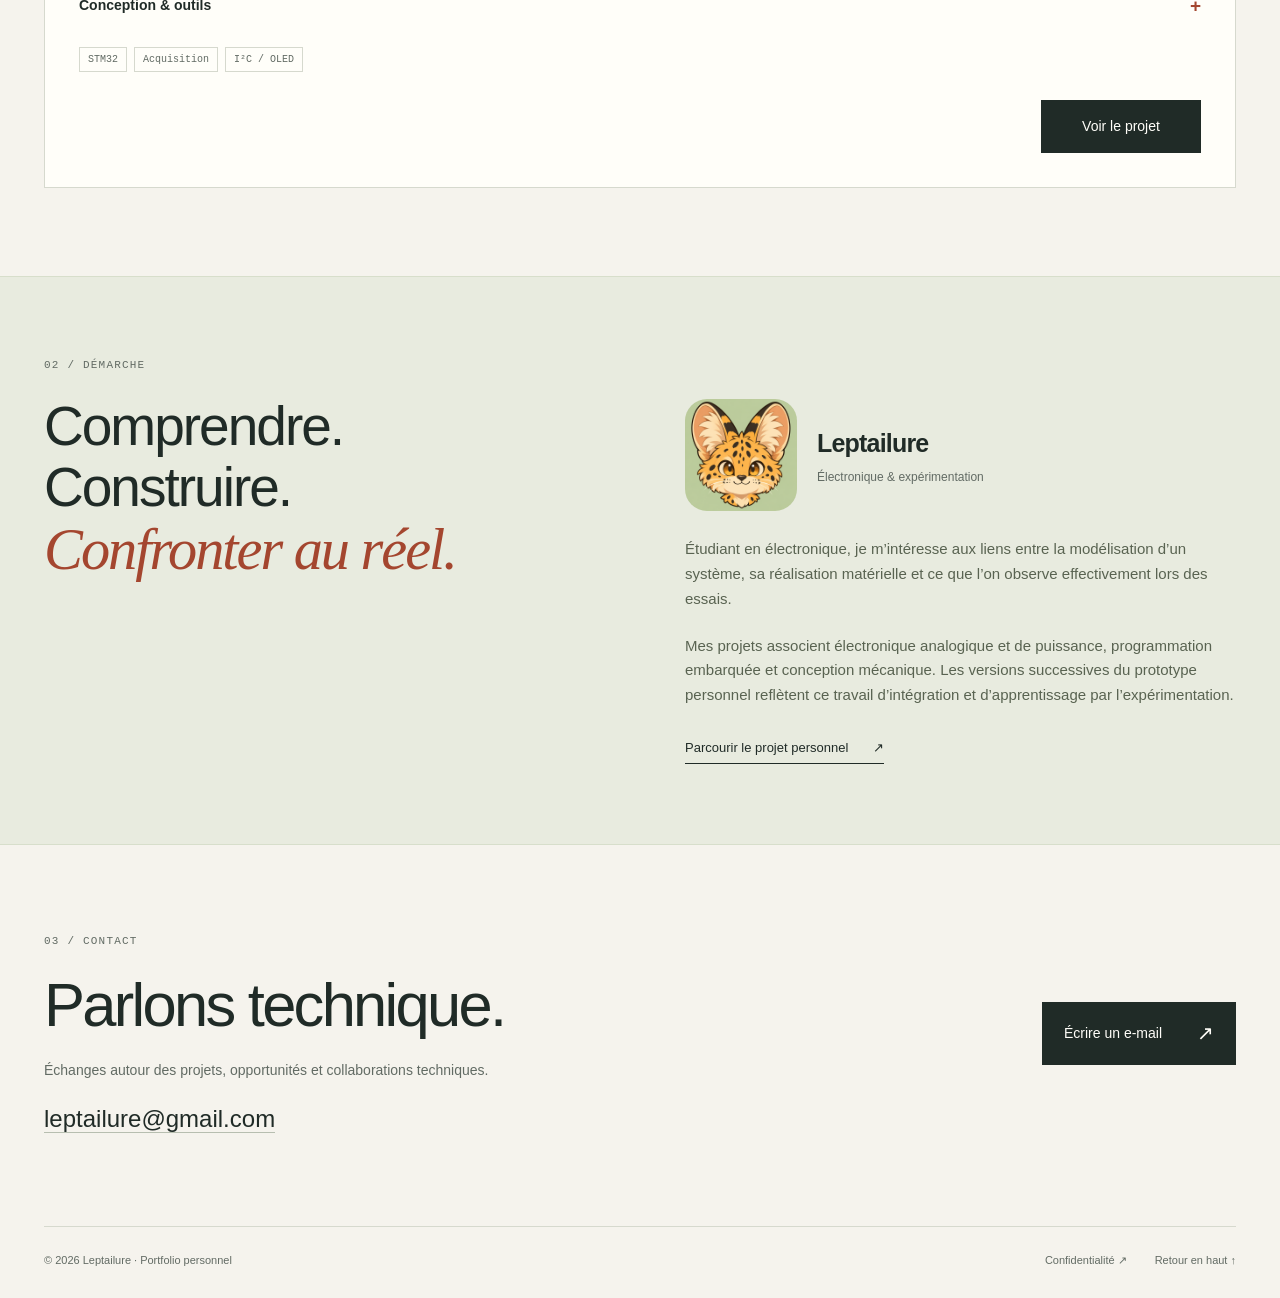
==== commit 26cd4f0e: "Use transparent watermarks throughout the portfolio" ====
--- a/index.html
+++ b/index.html
@@ -7,7 +7,7 @@
   <meta name="theme-color" content="#f5f3ed">
   <title>Leptailure — Électronique & expérimentation</title>
   <link rel="icon" href="favicon.png" type="image/png">
-  <link rel="stylesheet" href="home-classic.css?v=reluctance-25r1">
+  <link rel="stylesheet" href="home-classic.css?v=dg340-cover">
   <script src="home-classic.js?v=home-summary-1" defer></script>
 <script src="visit-config.js" defer></script>
 <script src="visit-tracker.js" defer></script>
@@ -31,9 +31,9 @@
         <p class="hero-foot">Électronique de puissance <span> / </span> Systèmes embarqués <span> / </span> Instrumentation</p>
       </div>
     </div>
-    <a class="hero-photo-link" href="assets/control-board-hero-full.webp?v=wm-readable" aria-label="Agrandir la photo de la carte de commande">
+    <a class="hero-photo-link" href="assets/control-board-hero-full.webp?v=wm-transparent-1" aria-label="Agrandir la photo de la carte de commande">
       <figure class="hero-image">
-        <img src="assets/control-board-hero.webp?v=wm-readable" alt="Carte électronique de commande conçue et assemblée pour le prototype personnel" width="2160" height="637" fetchpriority="high">
+        <img src="assets/control-board-hero.webp?v=wm-transparent-1" alt="Carte électronique de commande conçue et assemblée pour le prototype personnel" width="2160" height="637" fetchpriority="high">
         <figcaption><span>Carte de commande · conception et réalisation personnelles</span><span>Agrandir la photo</span></figcaption>
       </figure>
     </a>
@@ -49,9 +49,9 @@
         <div><h3>Essais de l’IGBT DG340</h3><p class="subtitle">Caractérisation du composant sur banc</p></div>
         <p>Essais sur charge inductive pour caractériser l’IGBT DG340 en amont de l’intégration du système à réluctance.</p>
       </div>
-      <figure class="feature-photo project-cover project-cover--portrait">
+      <figure class="feature-photo project-cover project-cover--landscape">
         <a href="igbt-dg340/">
-          <img src="igbt-dg340/media/igbt.webp?v=wm-readable" alt="Photographie des composants IGBT DG340" width="1274" height="3838" loading="lazy" decoding="async">
+          <img src="igbt-dg340/media/igbt-cover.webp?v=wm-transparent-1" alt="Photographie des composants IGBT DG340" width="1920" height="637" loading="lazy" decoding="async">
         </a>
       </figure>
       <div class="featured-footer"><a class="button project-action" href="igbt-dg340/" aria-label="Voir le projet : Essais DG340">Voir le projet</a></div>
@@ -63,7 +63,7 @@
         <p>Prototype à 60 étages de bobines. La note présente le montage, l’objectif de réduction du nombre d’interrupteurs de puissance et les applications industrielles de la motorisation linéaire.</p>
       </div>
       <figure class="feature-photo">
-        <a href="projects/reluctance-25r1.html" aria-label="Ouvrir la fiche 25R1"><img src="assets/reluctance-25r1.webp?v=wm-readable" alt="Vue panoramique des bobines montées sur le prototype 25R1" width="1170" height="150" loading="lazy" decoding="async"></a>
+        <a href="projects/reluctance-25r1.html" aria-label="Ouvrir la fiche 25R1"><img src="assets/reluctance-25r1.webp?v=wm-transparent-1" alt="Vue panoramique des bobines montées sur le prototype 25R1" width="1170" height="150" loading="lazy" decoding="async"></a>
         <figcaption>Prototype 25R1 · Vue d’ensemble des bobines</figcaption>
       </figure>
       <div class="featured-footer"><p>Version antérieure au <a href="projects/reluctance.html">prototype 26R1</a>.</p><a class="button project-action" href="projects/reluctance-25r1.html">Voir la fiche 25R1</a></div>
@@ -72,7 +72,7 @@
     <article id="reluctance" class="featured featured-summary">
       <div class="featured-header"><span class="badge">INTÉGRATION DU PROTOTYPE</span><span class="mono">2026 · 26R1</span></div>
       <div class="project-intro"><div><h3>Système électromagnétique<br> à réluctance 26R1</h3><p class="subtitle">Modélisation · Électronique de puissance · Instrumentation</p></div><p>La version 26R1 documente le passage de la simulation à l’assemblage du système complet, avec l’électronique de puissance, la commande embarquée et l’intégration électromécanique.</p></div>
-      <figure class="feature-photo"><a class="zoom" href="assets/assembly.jpg?v=wm2" data-caption="Intégration des sous-ensembles mécaniques et électroniques du prototype."><img src="assets/assembly.jpg?v=wm2" alt="Vue d’ensemble du prototype électromécanique assemblé" width="1600" height="1200" loading="lazy"></a><figcaption>Vue d’ensemble du prototype · Intégration mécanique et électronique</figcaption></figure>
+      <figure class="feature-photo"><a class="zoom" href="assets/assembly.jpg?v=wm-transparent-1" data-caption="Intégration des sous-ensembles mécaniques et électroniques du prototype."><img src="assets/assembly.jpg?v=wm-transparent-1" alt="Vue d’ensemble du prototype électromécanique assemblé" width="1600" height="1200" loading="lazy"></a><figcaption>Vue d’ensemble du prototype · Intégration mécanique et électronique</figcaption></figure>
       <ol class="project-highlights" aria-label="Trois points clés du projet">
         <li><span class="mini-index" aria-hidden="true">01</span><div><h4>Simulation numérique</h4><p>Études sous Ansys Maxwell et campagnes automatisées avec Python / Optuna.</p></div></li>
         <li><span class="mini-index" aria-hidden="true">02</span><div><h4>Conception intégrée</h4><p>Cartes de puissance, commande STM32 et intégration électromécanique.</p></div></li>
@@ -88,7 +88,7 @@
         <div><h3>Interface pour radar Doppler</h3><p class="subtitle">Instrument de mesure · Acquisition I/Q</p></div>
         <p>Carte de conditionnement I/Q pour l’instrumentation du prototype. Les signaux servent à estimer la vitesse radiale et le déplacement relatif.</p>
       </div>
-      <figure class="feature-photo"><a href="projects/doppler.html" aria-label="Voir la carte Doppler en 3D"><img src="projects/doppler-media/rendu-3d.png?v=wm-light-20261119" alt="Rendu 3D de la carte radar Doppler avec voies analogiques I/Q, connecteurs et composants discrets" width="2132" height="1126" loading="lazy"></a><figcaption>Rendu 3D de la carte de conditionnement radar</figcaption></figure>
+      <figure class="feature-photo"><a href="projects/doppler.html" aria-label="Voir la carte Doppler en 3D"><img src="projects/doppler-media/rendu-3d.png?v=wm-transparent-1" alt="Rendu 3D de la carte radar Doppler avec voies analogiques I/Q, connecteurs et composants discrets" width="2132" height="1126" loading="lazy"></a><figcaption>Rendu 3D de la carte de conditionnement radar</figcaption></figure>
       <div class="tags"><span>Radar 24 GHz</span><span>OPA2365</span><span>I/Q</span><span>PCB</span></div>
       <div class="featured-footer"><p>Principe de mesure et conception de la carte.</p><a class="button project-action" href="projects/doppler.html" aria-label="Voir le projet : Interface pour radar Doppler">Voir le projet</a></div>
     </article>
@@ -101,7 +101,7 @@
       </div>
       <figure class="feature-photo project-cover project-cover--board">
         <a href="projects/airflow.html">
-          <img src="projects/airflow-media/carte-assemblee.webp?v=wm-readable" alt="Circuit imprimé assemblé du détecteur de flux d’air, avec afficheur OLED" width="2707" height="2504" loading="lazy" decoding="async">
+          <img src="projects/airflow-media/carte-assemblee.webp?v=wm-transparent-1" alt="Circuit imprimé assemblé du détecteur de flux d’air, avec afficheur OLED" width="2707" height="2504" loading="lazy" decoding="async">
         </a>
       </figure>
       <details class="project-entry-details"><summary>Conception & outils <span aria-hidden="true">+</span></summary><ul><li>CTN en pont de Wheatstone et convertisseur analogique-numérique externe.</li><li>Comparateurs et LED pour indiquer le sens du flux.</li><li>Extension personnelle sur STM32 : acquisition, traitement et affichage OLED via I²C.</li><li>Carte de 80 × 55 mm : schéma, routage et rendu 3D.</li></ul></details>
--- a/home-classic.css
+++ b/home-classic.css
@@ -61,13 +61,9 @@
   object-position: center 76%;
 }
 
-.project-cover--portrait img {
-  position: absolute;
-  top: 50%;
-  left: 50%;
-  width: 40%;
-  height: auto;
-  transform: translate(-50%, -50%) rotate(90deg);
+.project-cover--landscape img {
+  object-fit: cover;
+  object-position: center;
 }
 
 .project-cover--board {
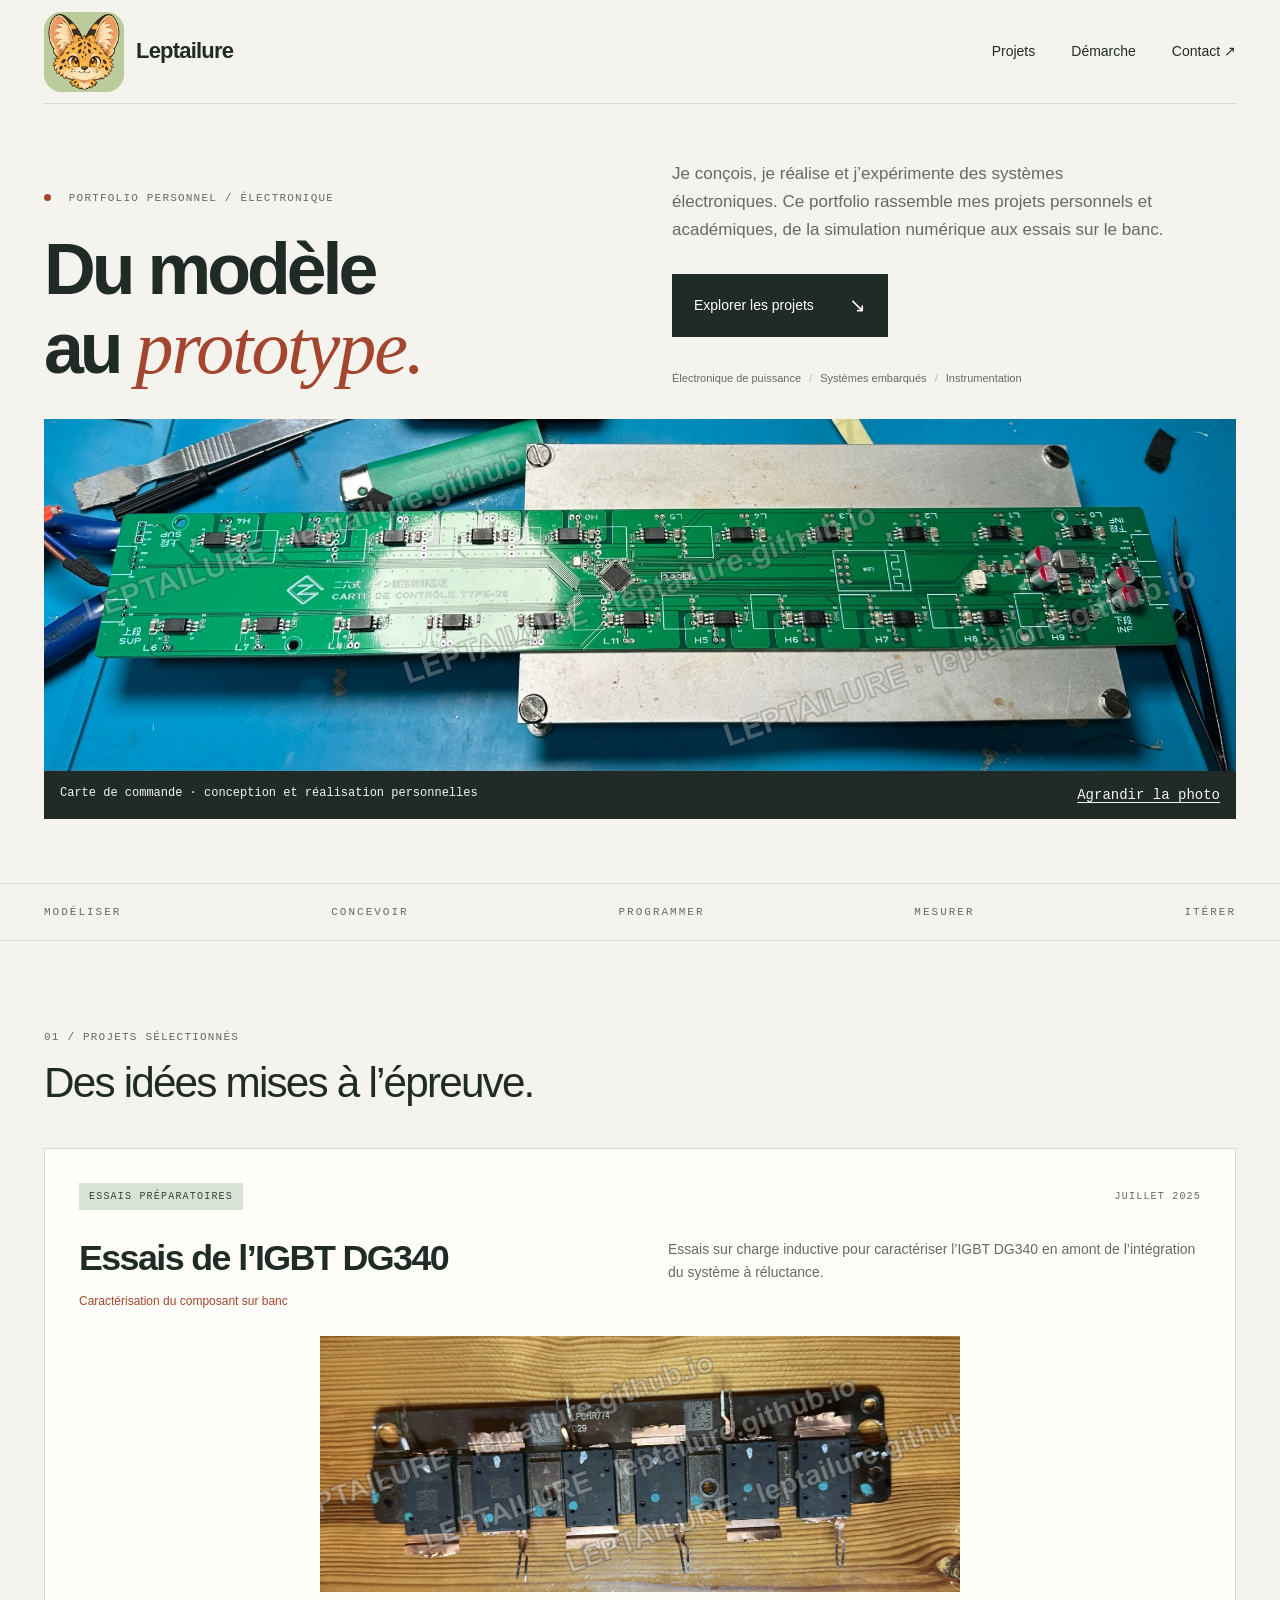
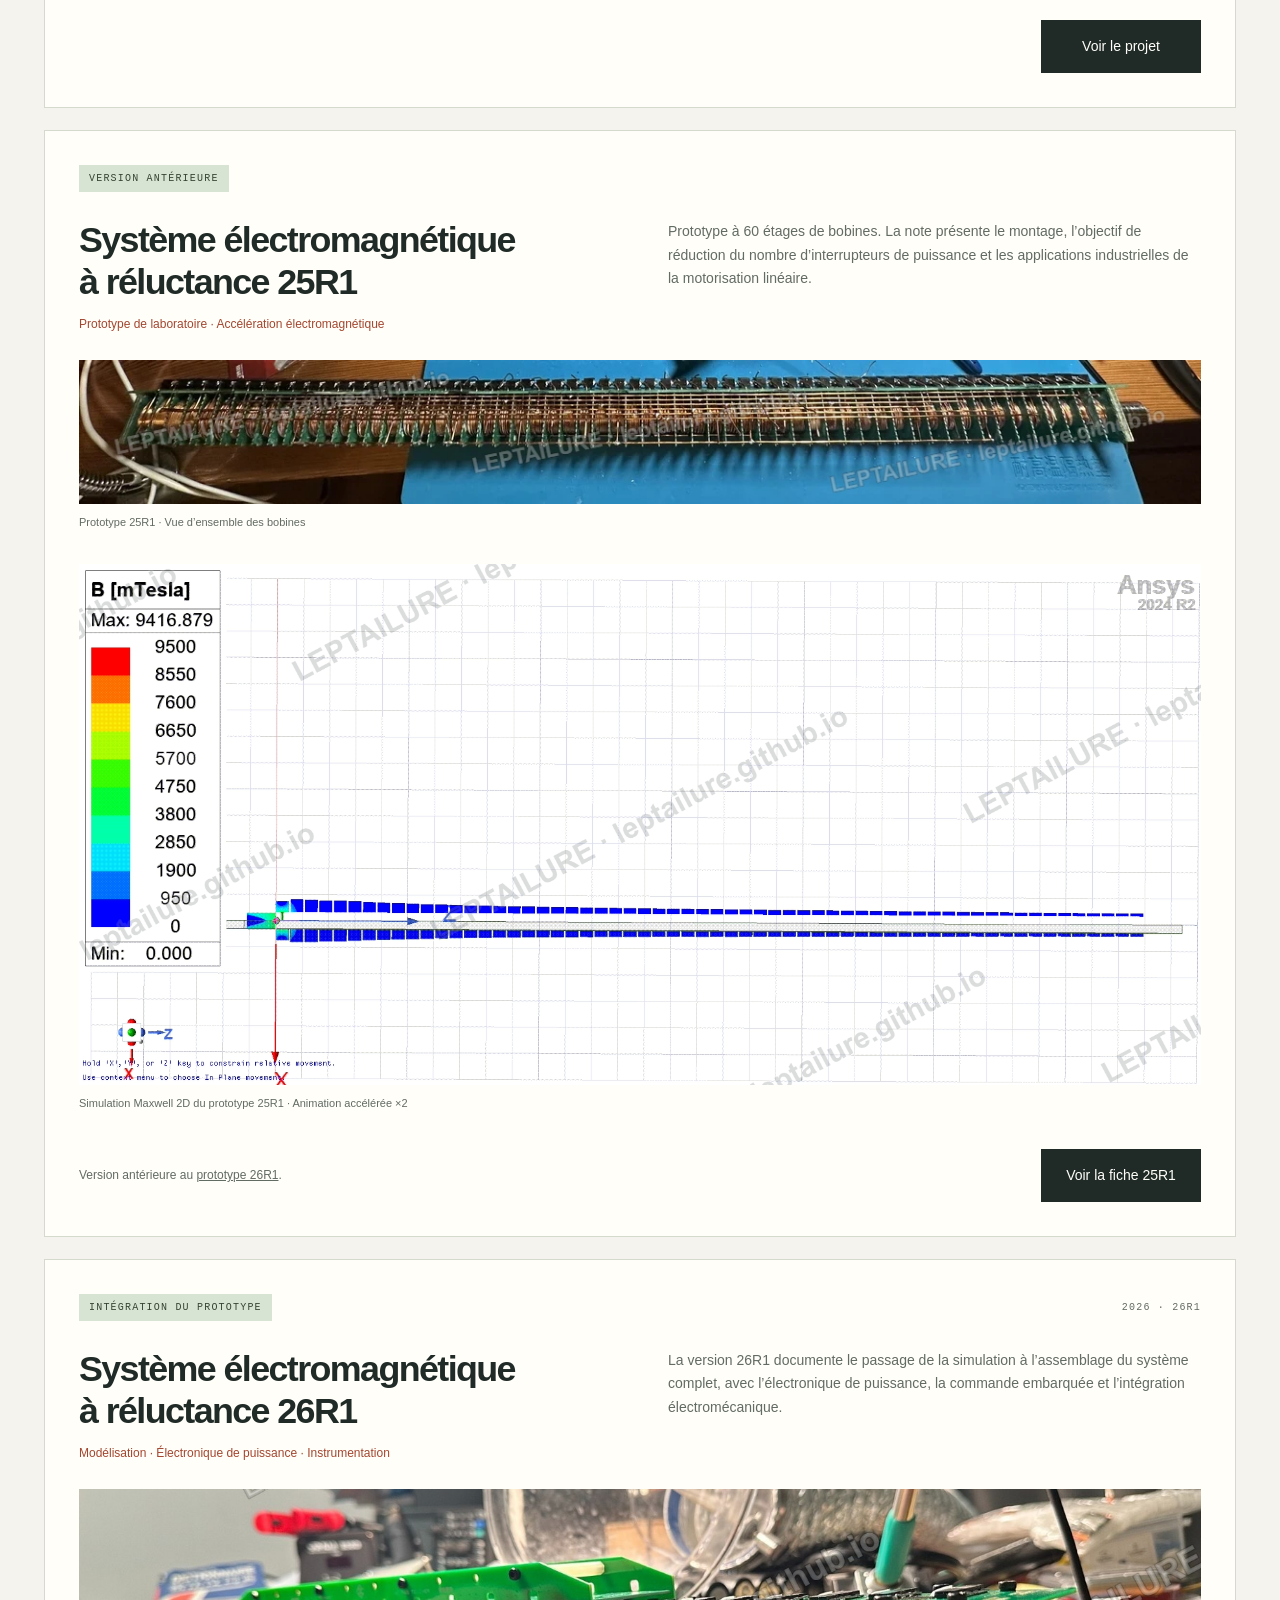
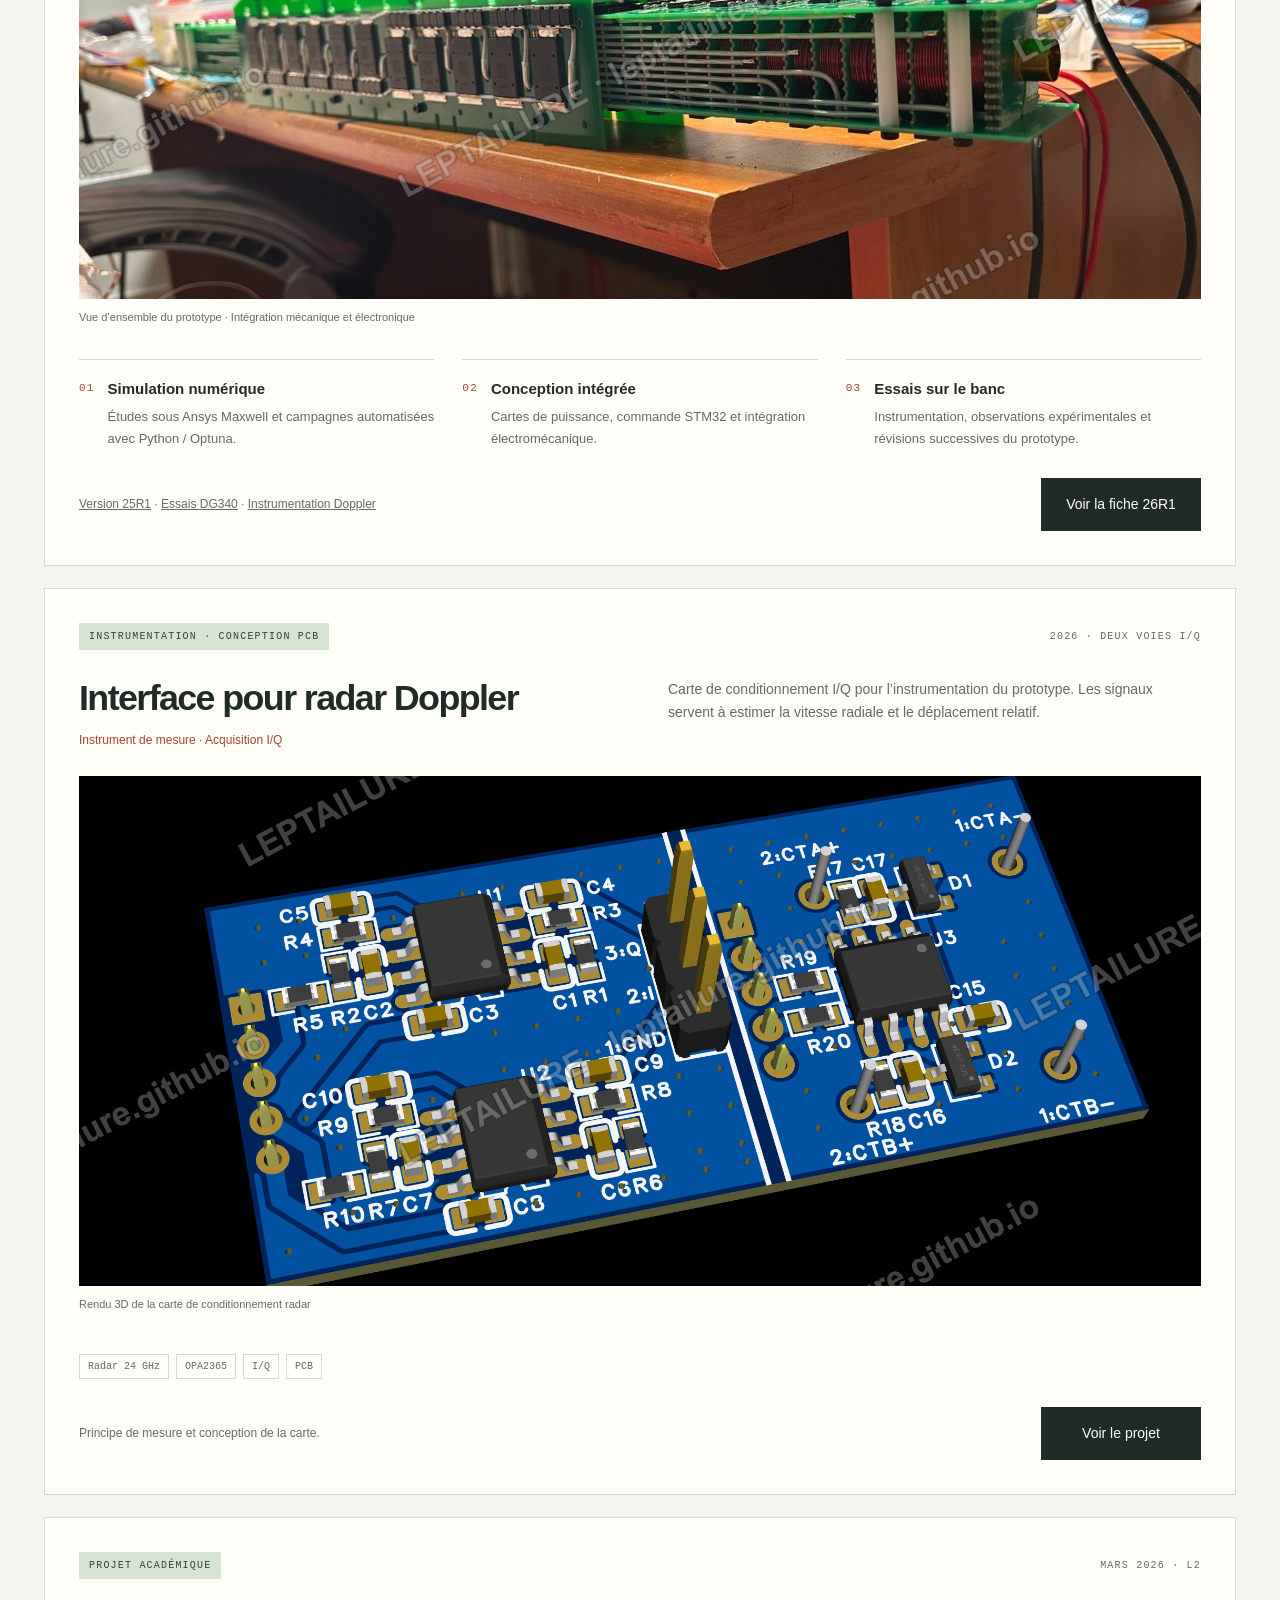
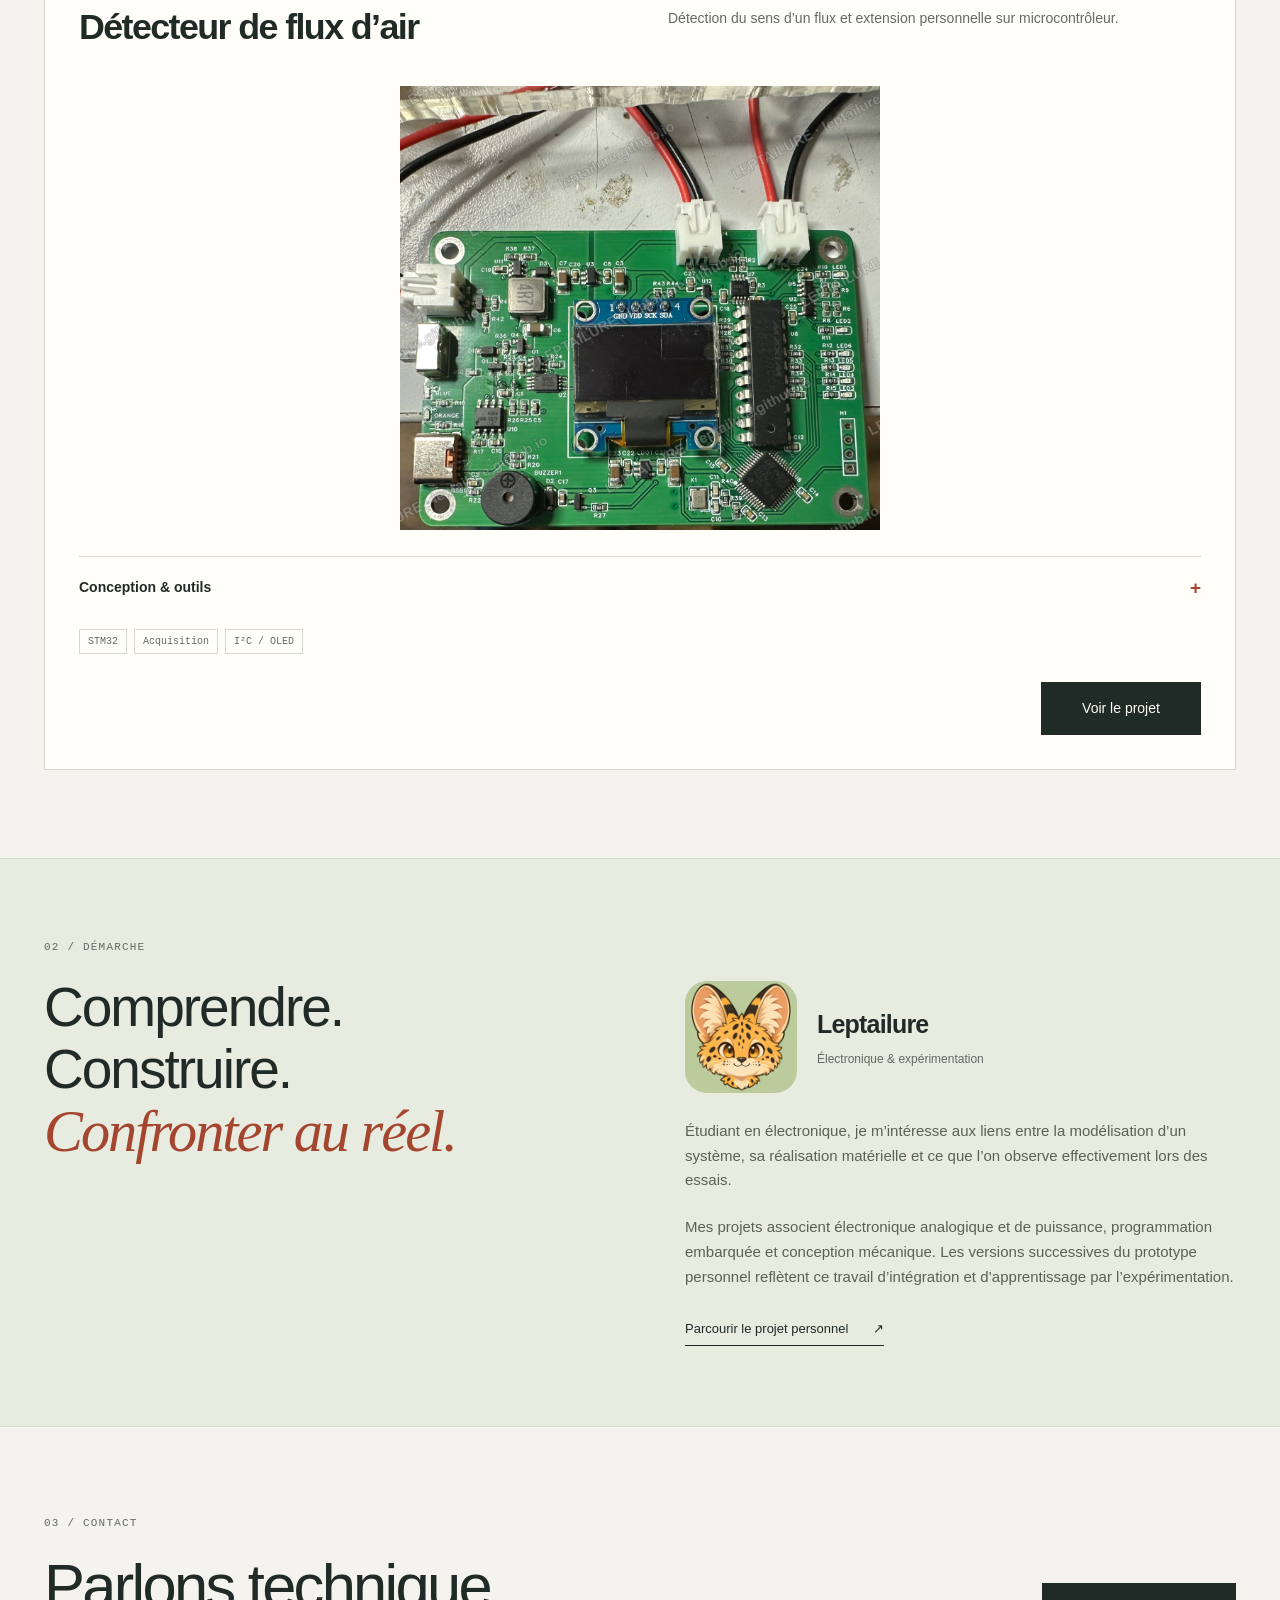
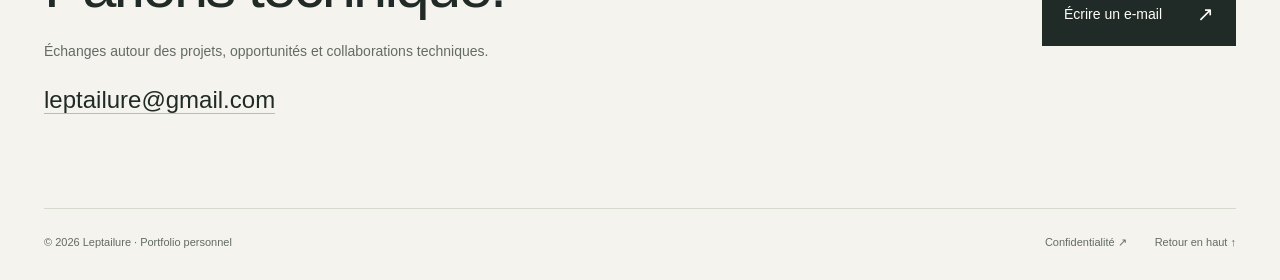
==== commit 051dc264: "Pair 25R1 hardware with a faster looping Maxwell animation" ====
--- a/index.html
+++ b/index.html
@@ -7,7 +7,7 @@
   <meta name="theme-color" content="#f5f3ed">
   <title>Leptailure — Électronique & expérimentation</title>
   <link rel="icon" href="favicon.png" type="image/png">
-  <link rel="stylesheet" href="home-classic.css?v=dg340-cover">
+  <link rel="stylesheet" href="home-classic.css?v=maxwell-animation-2x">
   <script src="home-classic.js?v=home-summary-1" defer></script>
 <script src="visit-config.js" defer></script>
 <script src="visit-tracker.js" defer></script>
@@ -66,6 +66,10 @@
         <a href="projects/reluctance-25r1.html" aria-label="Ouvrir la fiche 25R1"><img src="assets/reluctance-25r1.webp?v=wm-transparent-1" alt="Vue panoramique des bobines montées sur le prototype 25R1" width="1170" height="150" loading="lazy" decoding="async"></a>
         <figcaption>Prototype 25R1 · Vue d’ensemble des bobines</figcaption>
       </figure>
+      <figure class="feature-photo simulation-preview">
+        <a href="projects/reluctance-25r1.html#simulation-maxwell" aria-label="Voir la simulation Maxwell 2D du 25R1"><img src="projects/reluctance-media/maxwell-25r1-field.webp?v=animation-2x" alt="Simulation Maxwell 2D du prototype 25R1, montrant le champ magnétique et le déplacement du mobile" width="1732" height="805" loading="lazy" decoding="async"></a>
+        <figcaption>Simulation Maxwell 2D du prototype 25R1 · Animation accélérée ×2</figcaption>
+      </figure>
       <div class="featured-footer"><p>Version antérieure au <a href="projects/reluctance.html">prototype 26R1</a>.</p><a class="button project-action" href="projects/reluctance-25r1.html">Voir la fiche 25R1</a></div>
     </article>
 
--- a/home-classic.css
+++ b/home-classic.css
@@ -84,3 +84,10 @@
     object-fit: cover;
   }
 }
+
+#reluctance-25r1 .simulation-preview img {
+  height: auto;
+  max-height: none;
+  aspect-ratio: auto;
+  object-fit: contain;
+}
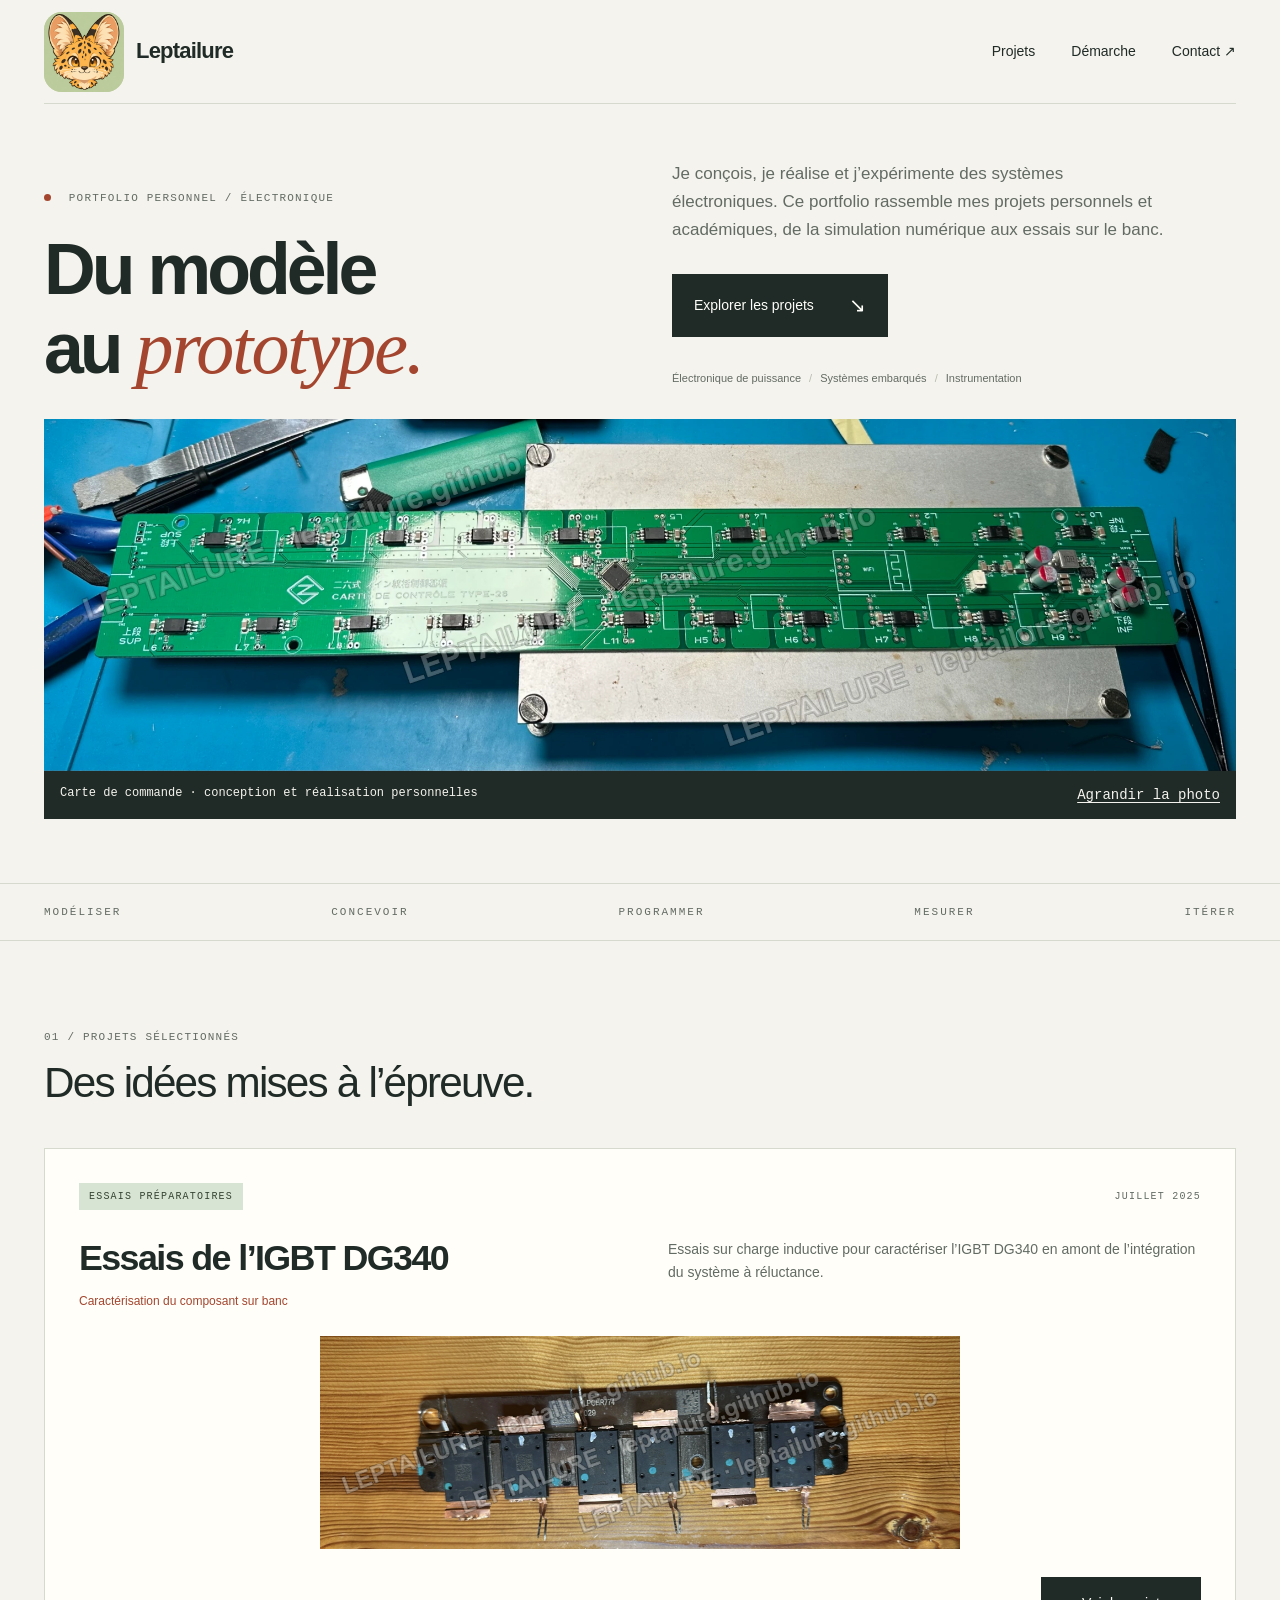
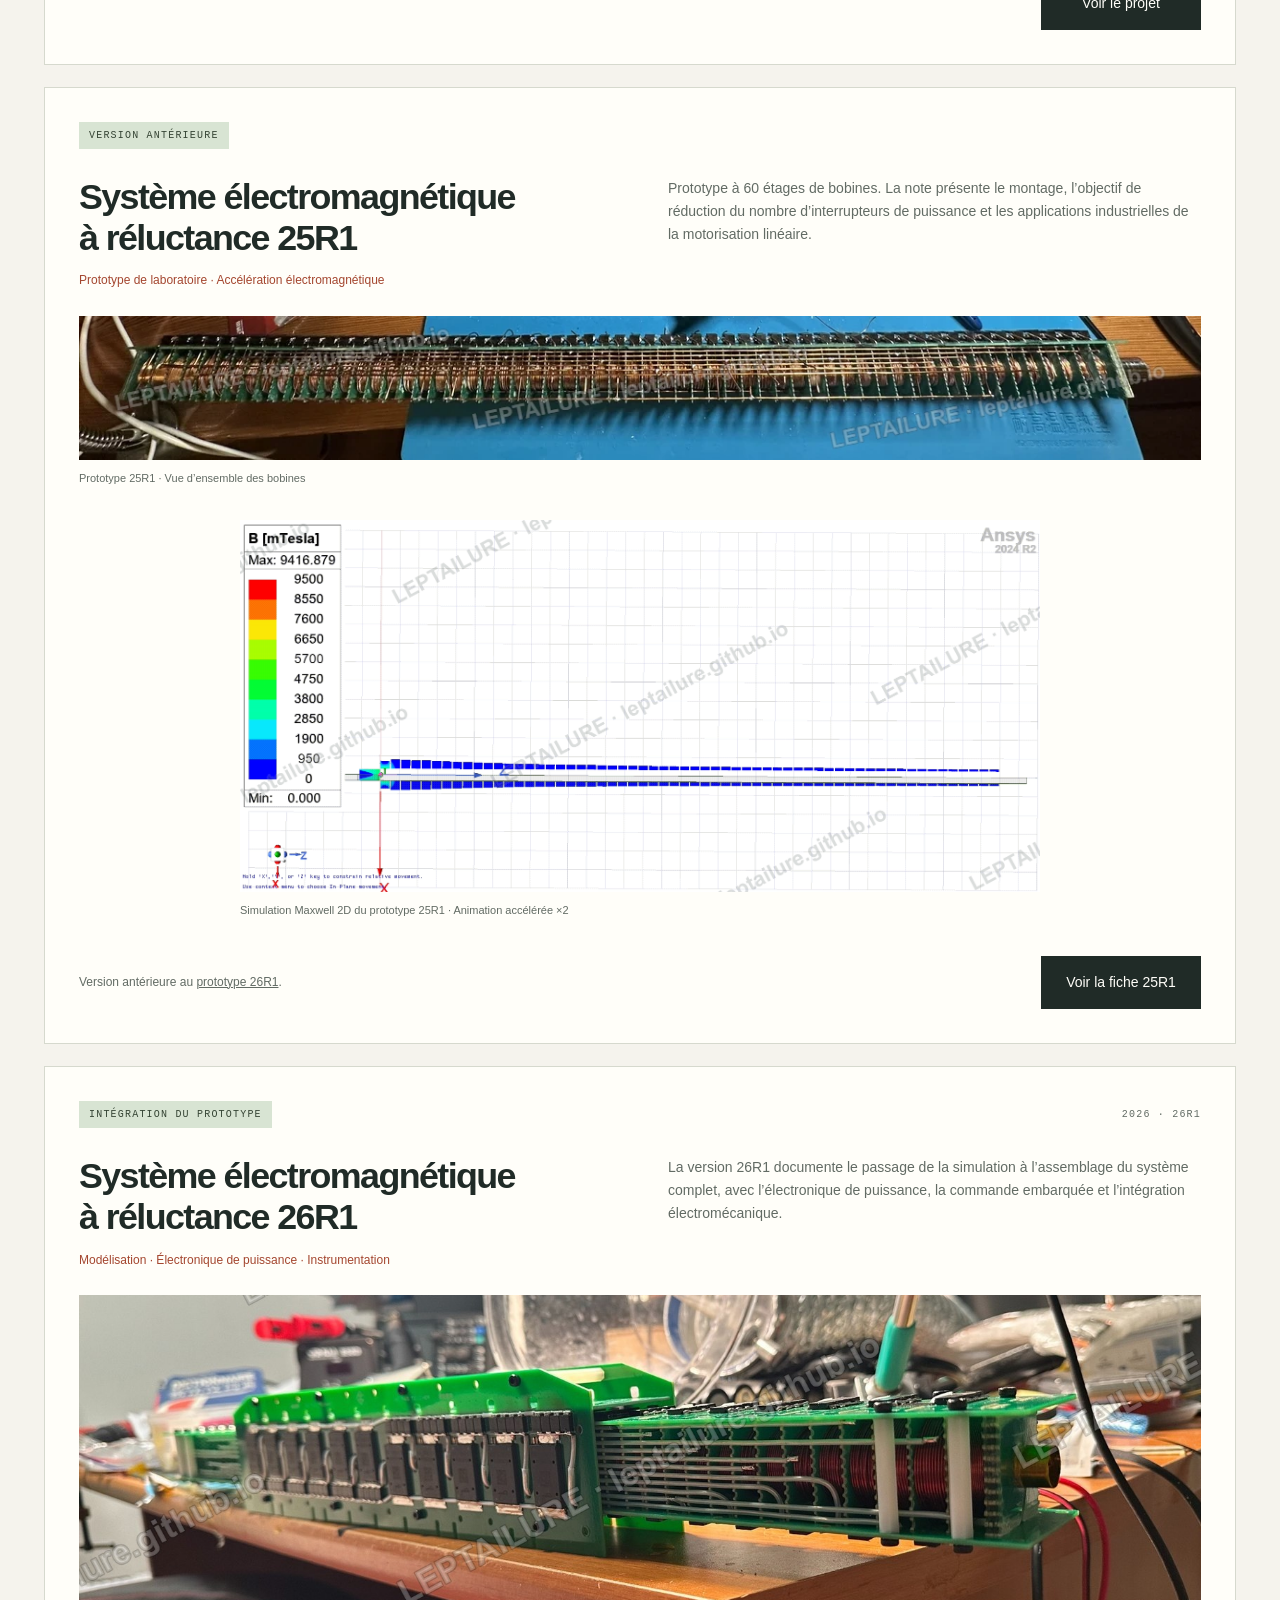
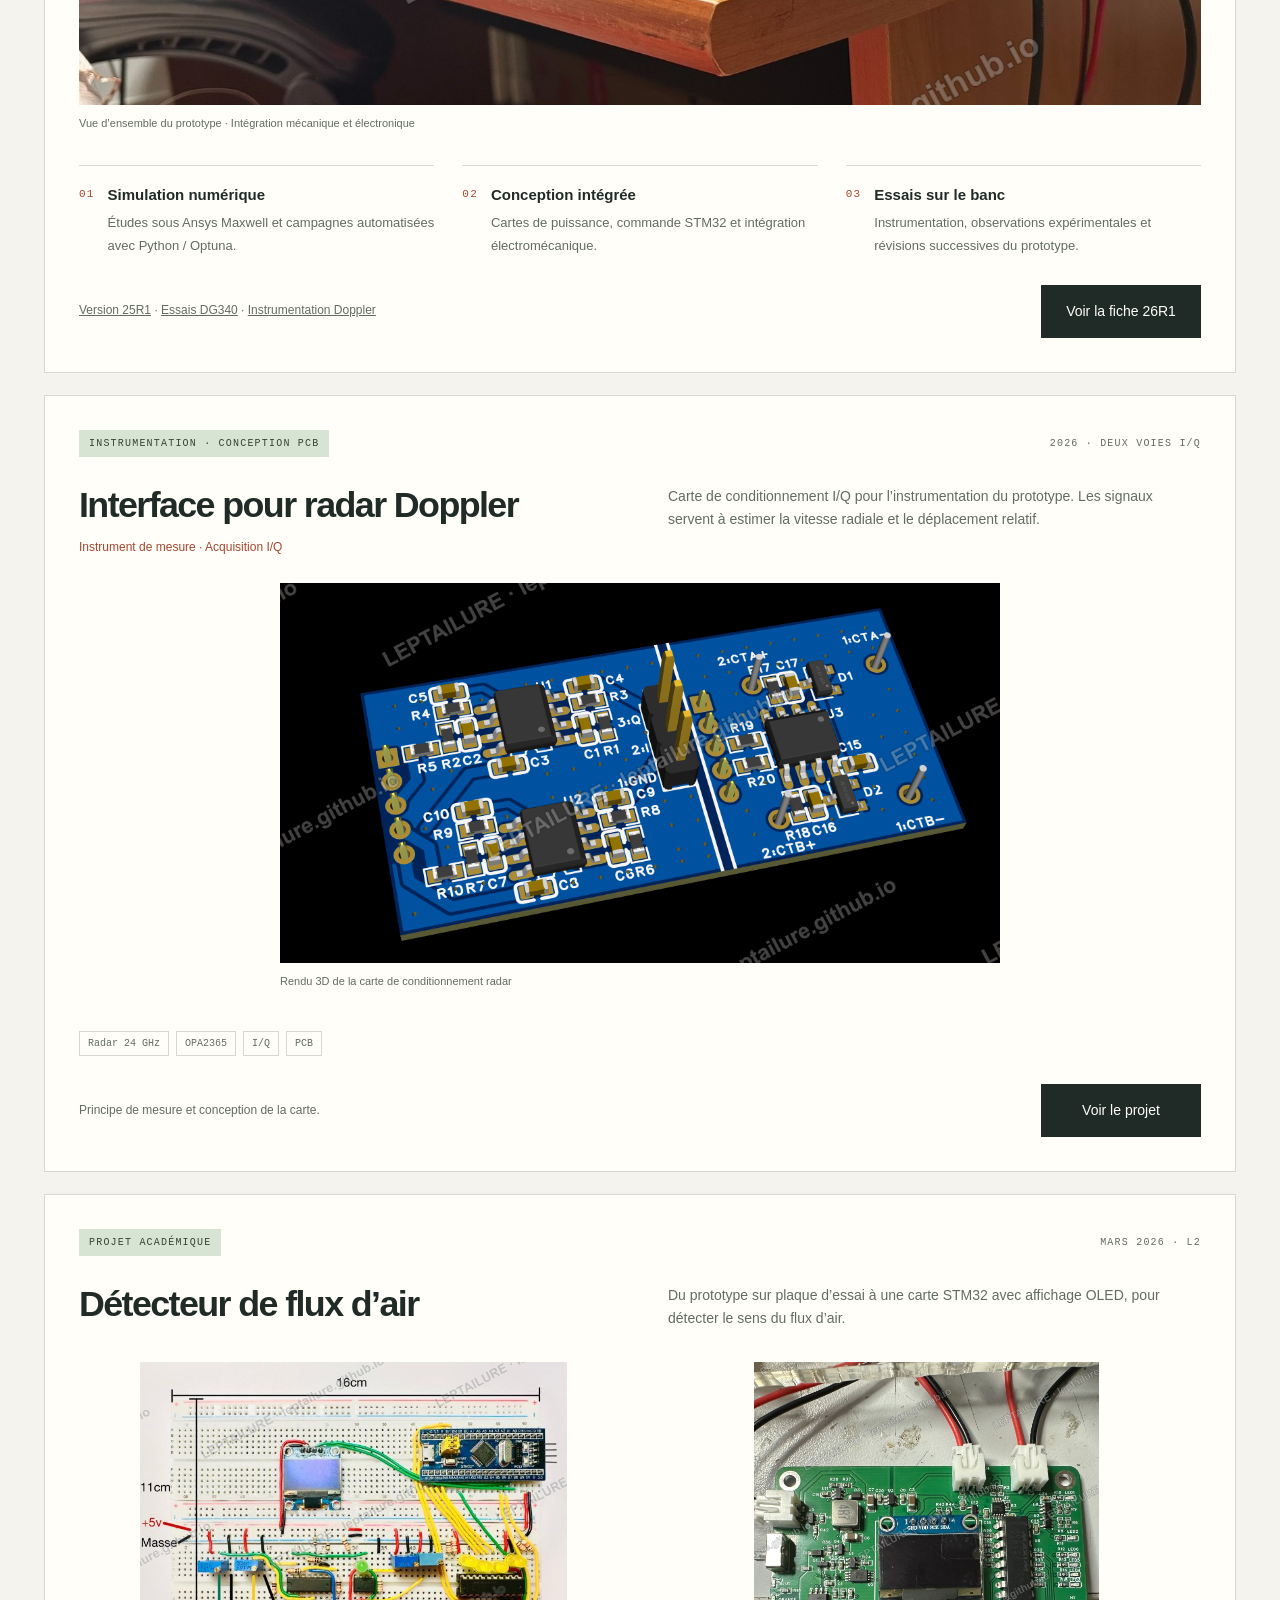
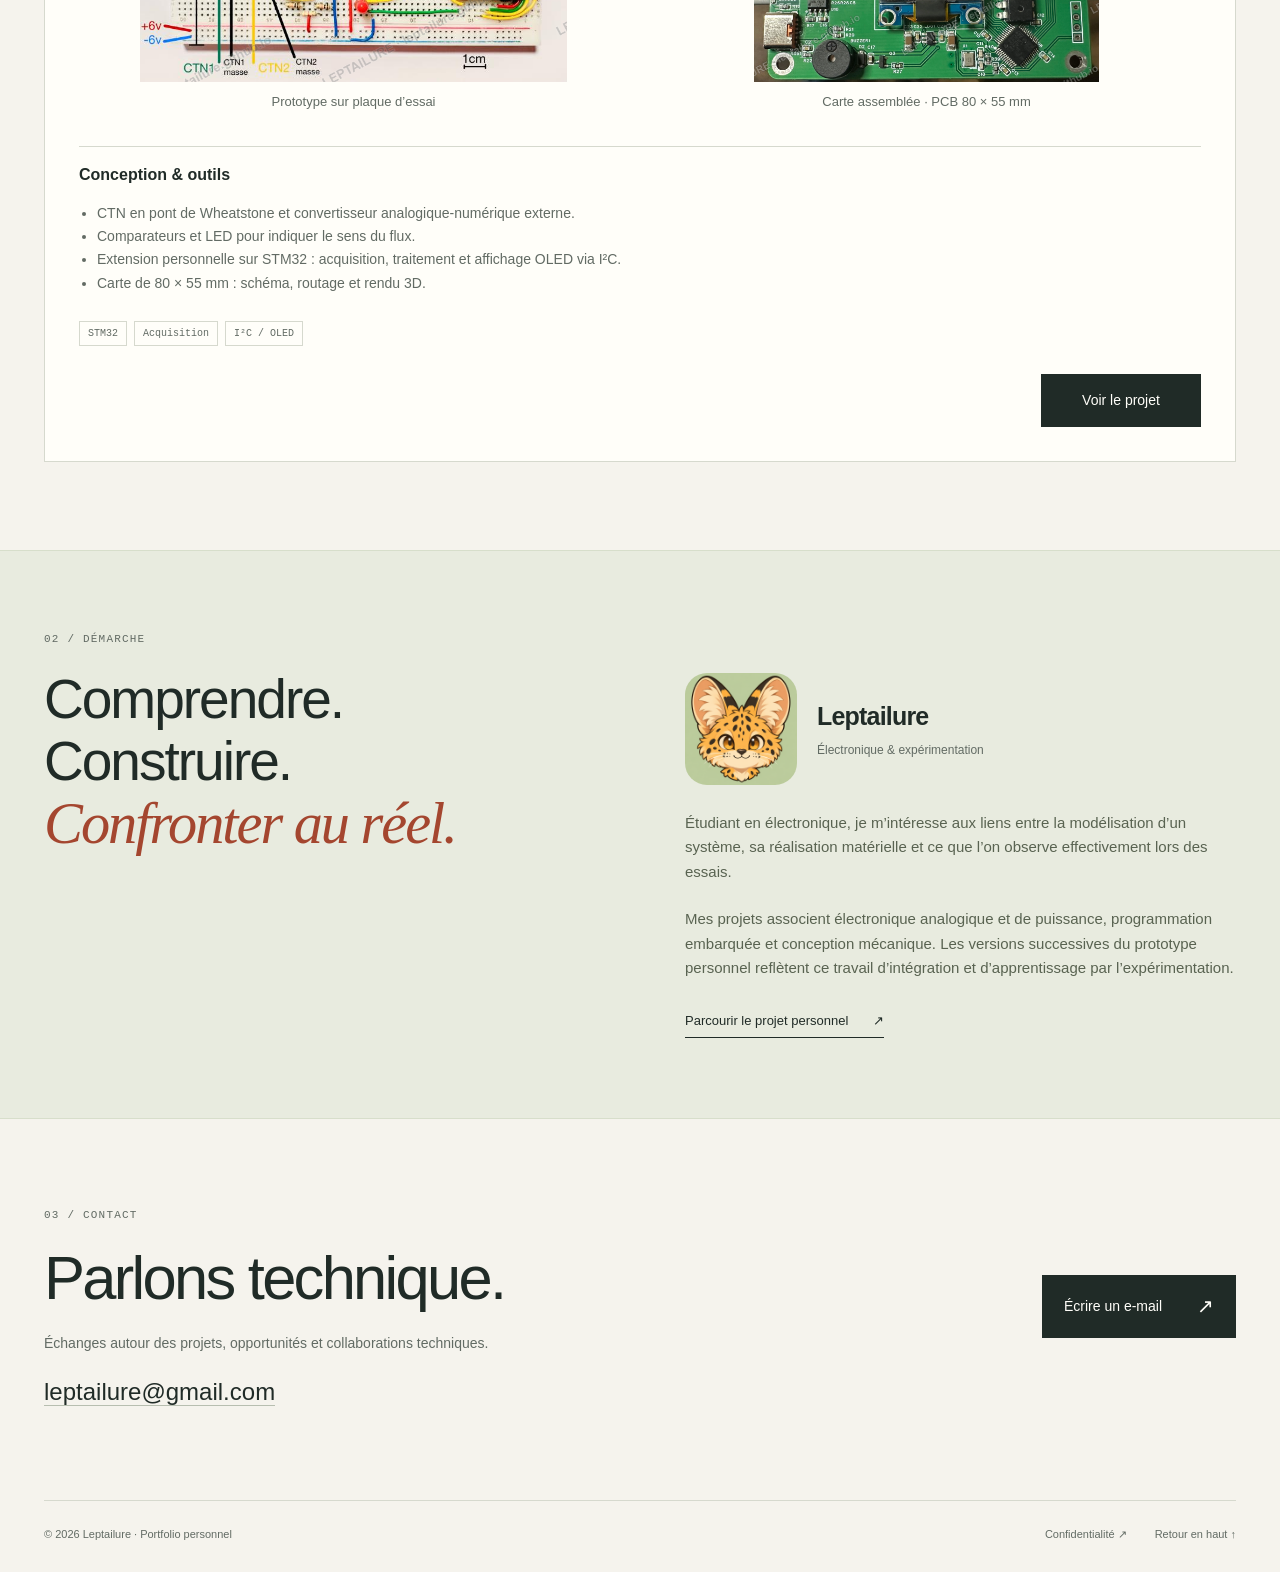
==== commit 21c3af2e: "Balance homepage images and show airflow prototype progression" ====
--- a/index.html
+++ b/index.html
@@ -7,7 +7,7 @@
   <meta name="theme-color" content="#f5f3ed">
   <title>Leptailure — Électronique & expérimentation</title>
   <link rel="icon" href="favicon.png" type="image/png">
-  <link rel="stylesheet" href="home-classic.css?v=maxwell-animation-2x">
+  <link rel="stylesheet" href="home-classic.css?v=home-media-balanced">
   <script src="home-classic.js?v=home-summary-1" defer></script>
 <script src="visit-config.js" defer></script>
 <script src="visit-tracker.js" defer></script>
@@ -101,14 +101,27 @@
       <div class="featured-header"><span class="badge">PROJET ACADÉMIQUE</span><span class="mono">MARS 2026 · L2</span></div>
       <div class="project-intro">
         <div><h3>Détecteur de flux d’air</h3></div>
-        <p>Détection du sens d’un flux et extension personnelle sur microcontrôleur.</p>
+        <p>Du prototype sur plaque d’essai à une carte STM32 avec affichage OLED, pour détecter le sens du flux d’air.</p>
       </div>
-      <figure class="feature-photo project-cover project-cover--board">
-        <a href="projects/airflow.html">
-          <img src="projects/airflow-media/carte-assemblee.webp?v=wm-transparent-1" alt="Circuit imprimé assemblé du détecteur de flux d’air, avec afficheur OLED" width="2707" height="2504" loading="lazy" decoding="async">
-        </a>
-      </figure>
-      <details class="project-entry-details"><summary>Conception & outils <span aria-hidden="true">+</span></summary><ul><li>CTN en pont de Wheatstone et convertisseur analogique-numérique externe.</li><li>Comparateurs et LED pour indiquer le sens du flux.</li><li>Extension personnelle sur STM32 : acquisition, traitement et affichage OLED via I²C.</li><li>Carte de 80 × 55 mm : schéma, routage et rendu 3D.</li></ul></details>
+      <div class="project-comparison" aria-label="Du prototype sur plaque d’essai à la carte assemblée">
+        <figure class="feature-photo">
+          <a href="projects/airflow.html#plaque-essai" aria-label="Voir le prototype sur plaque d’essai"><img src="projects/airflow-media/plaque-dessai.webp?v=wm-transparent-1" alt="Prototype du détecteur de flux d’air câblé sur une plaque d’essai, avec le STM32 et l’écran OLED" width="714" height="535" loading="lazy" decoding="async"></a>
+          <figcaption>Prototype sur plaque d’essai</figcaption>
+        </figure>
+        <figure class="feature-photo">
+          <a href="projects/airflow.html#circuit-imprime" aria-label="Voir le circuit imprimé assemblé"><img src="projects/airflow-media/carte-assemblee.webp?v=wm-transparent-1" alt="Circuit imprimé assemblé du détecteur de flux d’air, avec afficheur OLED" width="2707" height="2504" loading="lazy" decoding="async"></a>
+          <figcaption>Carte assemblée · PCB 80 × 55 mm</figcaption>
+        </figure>
+      </div>
+      <div class="project-entry-details" aria-labelledby="airflow-design-title">
+        <h4 id="airflow-design-title">Conception &amp; outils</h4>
+        <ul>
+          <li>CTN en pont de Wheatstone et convertisseur analogique-numérique externe.</li>
+          <li>Comparateurs et LED pour indiquer le sens du flux.</li>
+          <li>Extension personnelle sur STM32 : acquisition, traitement et affichage OLED via I²C.</li>
+          <li>Carte de 80 × 55 mm : schéma, routage et rendu 3D.</li>
+        </ul>
+      </div>
       <div class="tags"><span>STM32</span><span>Acquisition</span><span>I²C / OLED</span></div>
       <div class="featured-footer"><a class="button project-action" href="projects/airflow.html" aria-label="Voir le projet : Détecteur de flux d’air">Voir le projet</a></div>
     </article>
--- a/home-classic.css
+++ b/home-classic.css
@@ -36,8 +36,7 @@
 .projects > .featured + .featured { margin-top: 22px }
 .projects .project-action { min-height: 48px; min-width: 10rem; justify-content: center; margin-inline-start: auto }
 .project-entry-details { border-top: 1px solid var(--line); padding-top: 15px }
-.project-entry-details summary { font-size: 14px; font-weight: 550 }
-.project-entry-details summary span { color: var(--accent); font-size: 19px }
+.project-entry-details h4 { margin: 0 0 12px; font-size: 16px; font-weight: 550 }
 .project-entry-details ul { padding-left: 18px; color: var(--muted); font-size: 14px }
 @media(max-width:720px) {
   .projects .project-action { width: 100%; margin-inline-start: 0 }
@@ -61,27 +60,74 @@
   object-position: center 76%;
 }
 
+.project-cover--landscape > a {
+  aspect-ratio: auto;
+}
+
 .project-cover--landscape img {
-  object-fit: cover;
+  height: auto;
+  object-fit: contain;
   object-position: center;
 }
 
-.project-cover--board {
-  max-width: 480px;
+#radar-doppler > .feature-photo {
+  max-width: 720px;
+  margin-inline: auto;
 }
 
-.project-cover--board > a {
-  aspect-ratio: auto;
+#radar-doppler > .feature-photo img {
+  height: auto;
+  max-height: none;
+  object-fit: contain;
 }
 
-.project-cover--board img {
-  height: auto;
+#reluctance-25r1 .simulation-preview {
+  max-width: 800px;
+  margin-inline: auto;
+}
+
+.project-comparison {
+  display: grid;
+  grid-template-columns: repeat(2, minmax(0, 1fr));
+  gap: 24px;
+  margin-bottom: 24px;
+}
+
+.project-comparison .feature-photo {
+  margin: 0;
+}
+
+.project-comparison .feature-photo > a {
+  display: flex;
+  align-items: center;
+  justify-content: center;
+  height: 320px;
+}
+
+.project-comparison .feature-photo img {
+  width: 100%;
+  height: 100%;
+  max-width: 100%;
+  max-height: 100%;
+  object-fit: contain;
+}
+
+.project-comparison figcaption {
+  text-align: center;
+  font-size: 13px;
 }
 
 @media (max-width: 720px) {
-  #reluctance-25r1 .feature-photo img {
-    aspect-ratio: 4 / 1;
-    object-fit: cover;
+  .project-comparison {
+    grid-template-columns: 1fr;
+    gap: 20px;
+  }
+  .project-comparison .feature-photo > a {
+    height: auto;
+  }
+  .project-comparison .feature-photo img {
+    height: auto;
+    max-height: 320px;
   }
 }
 
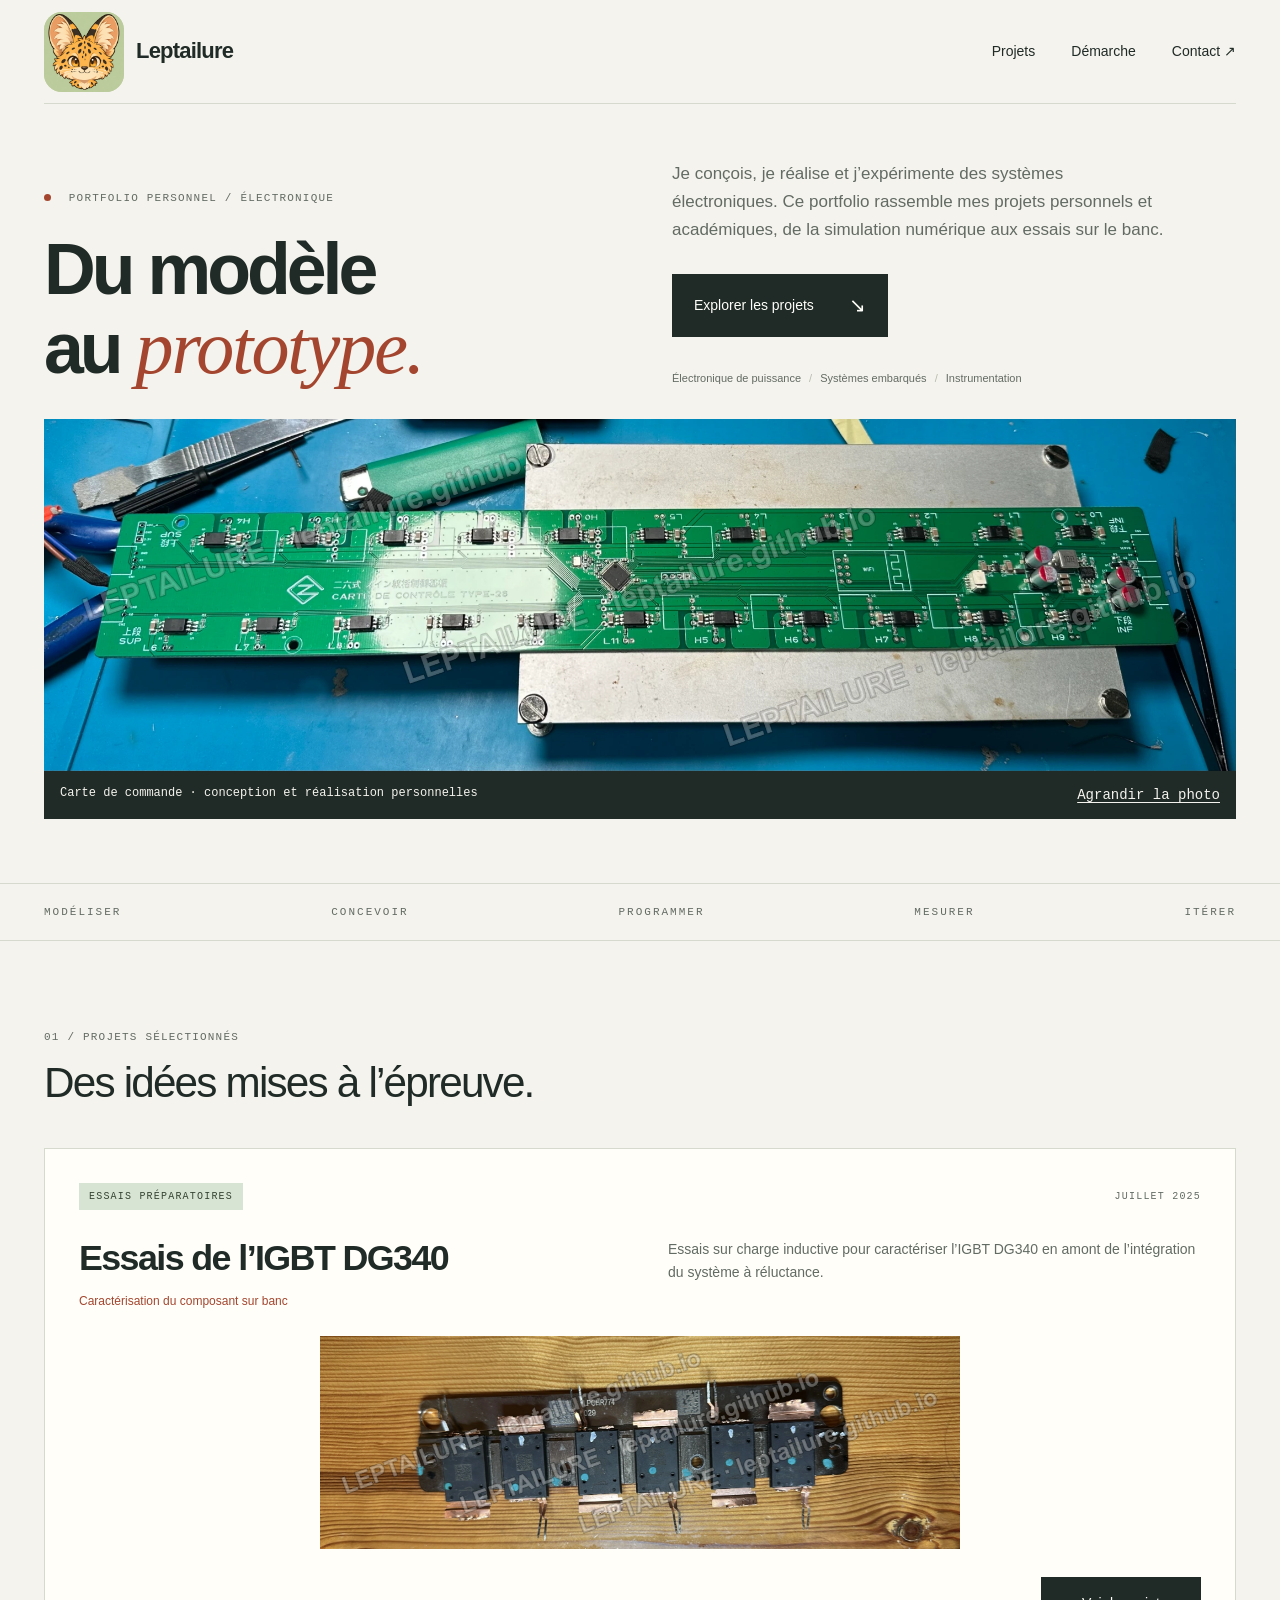
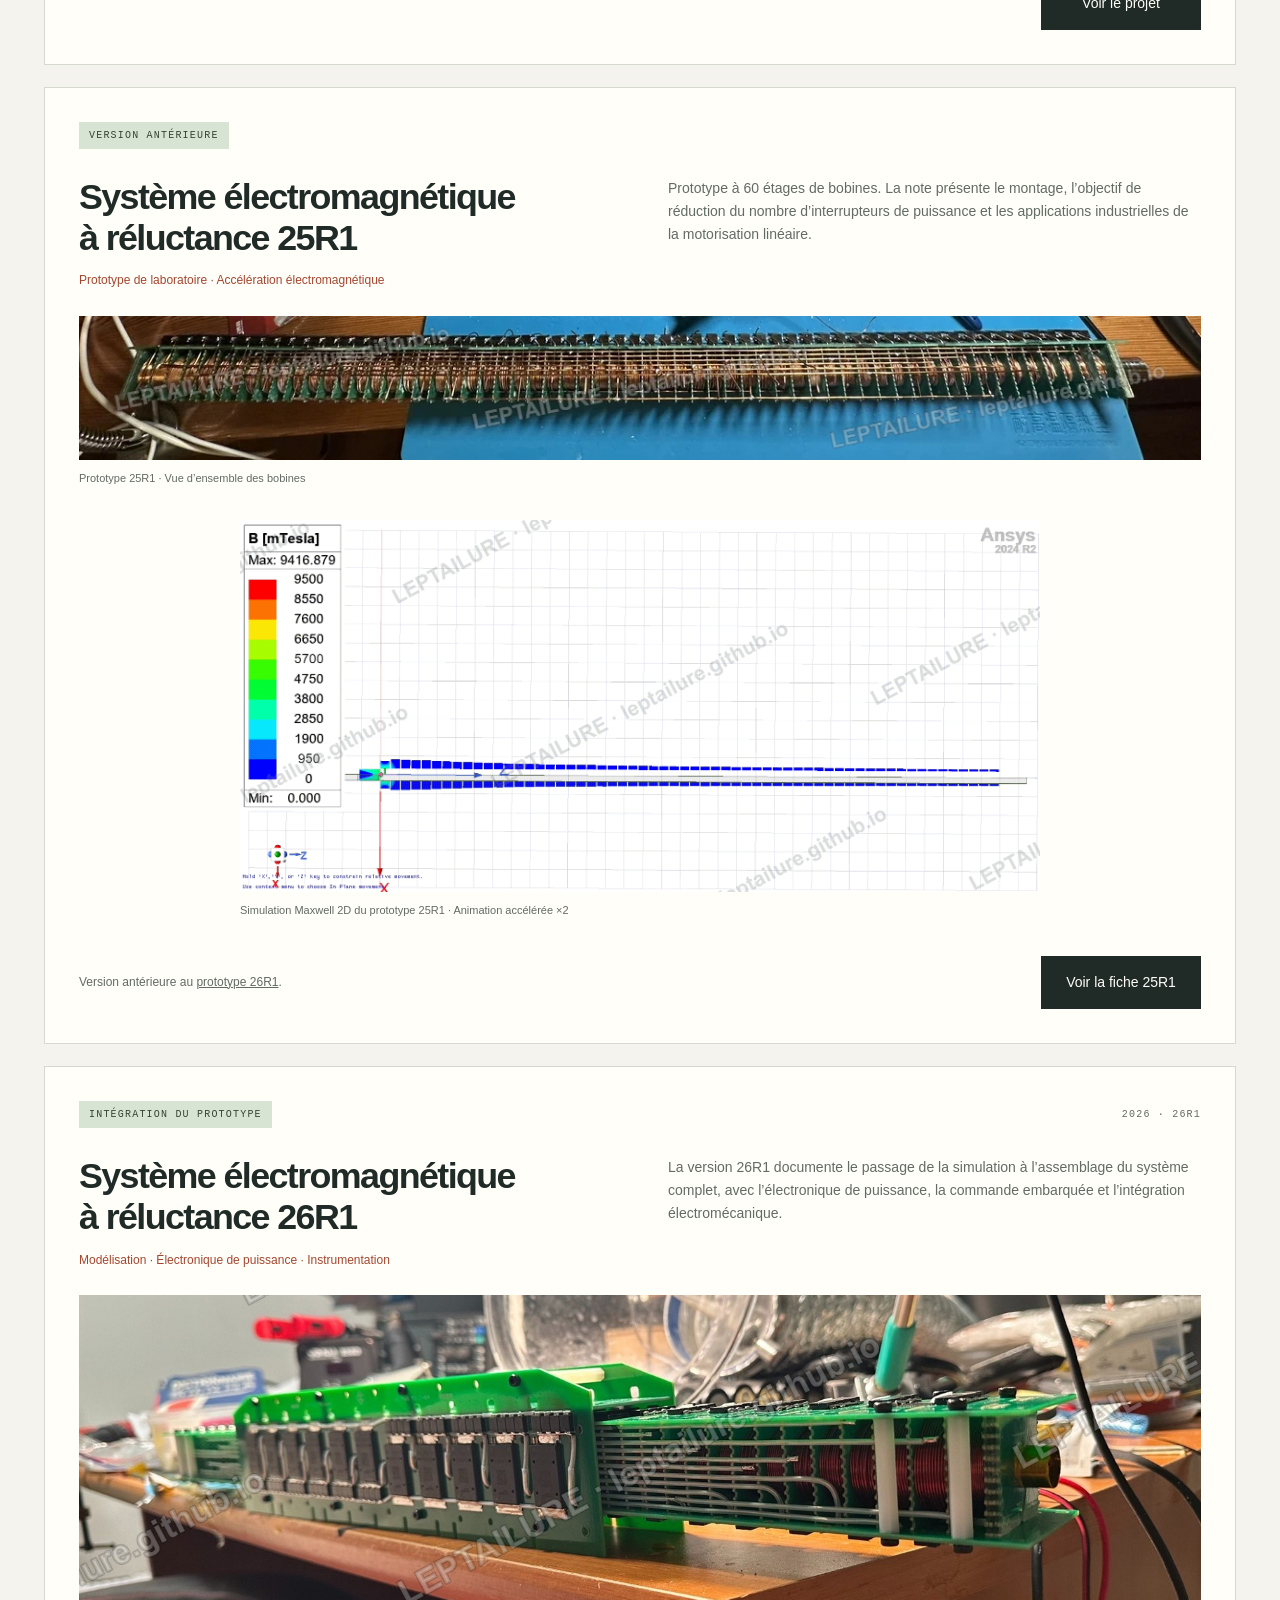
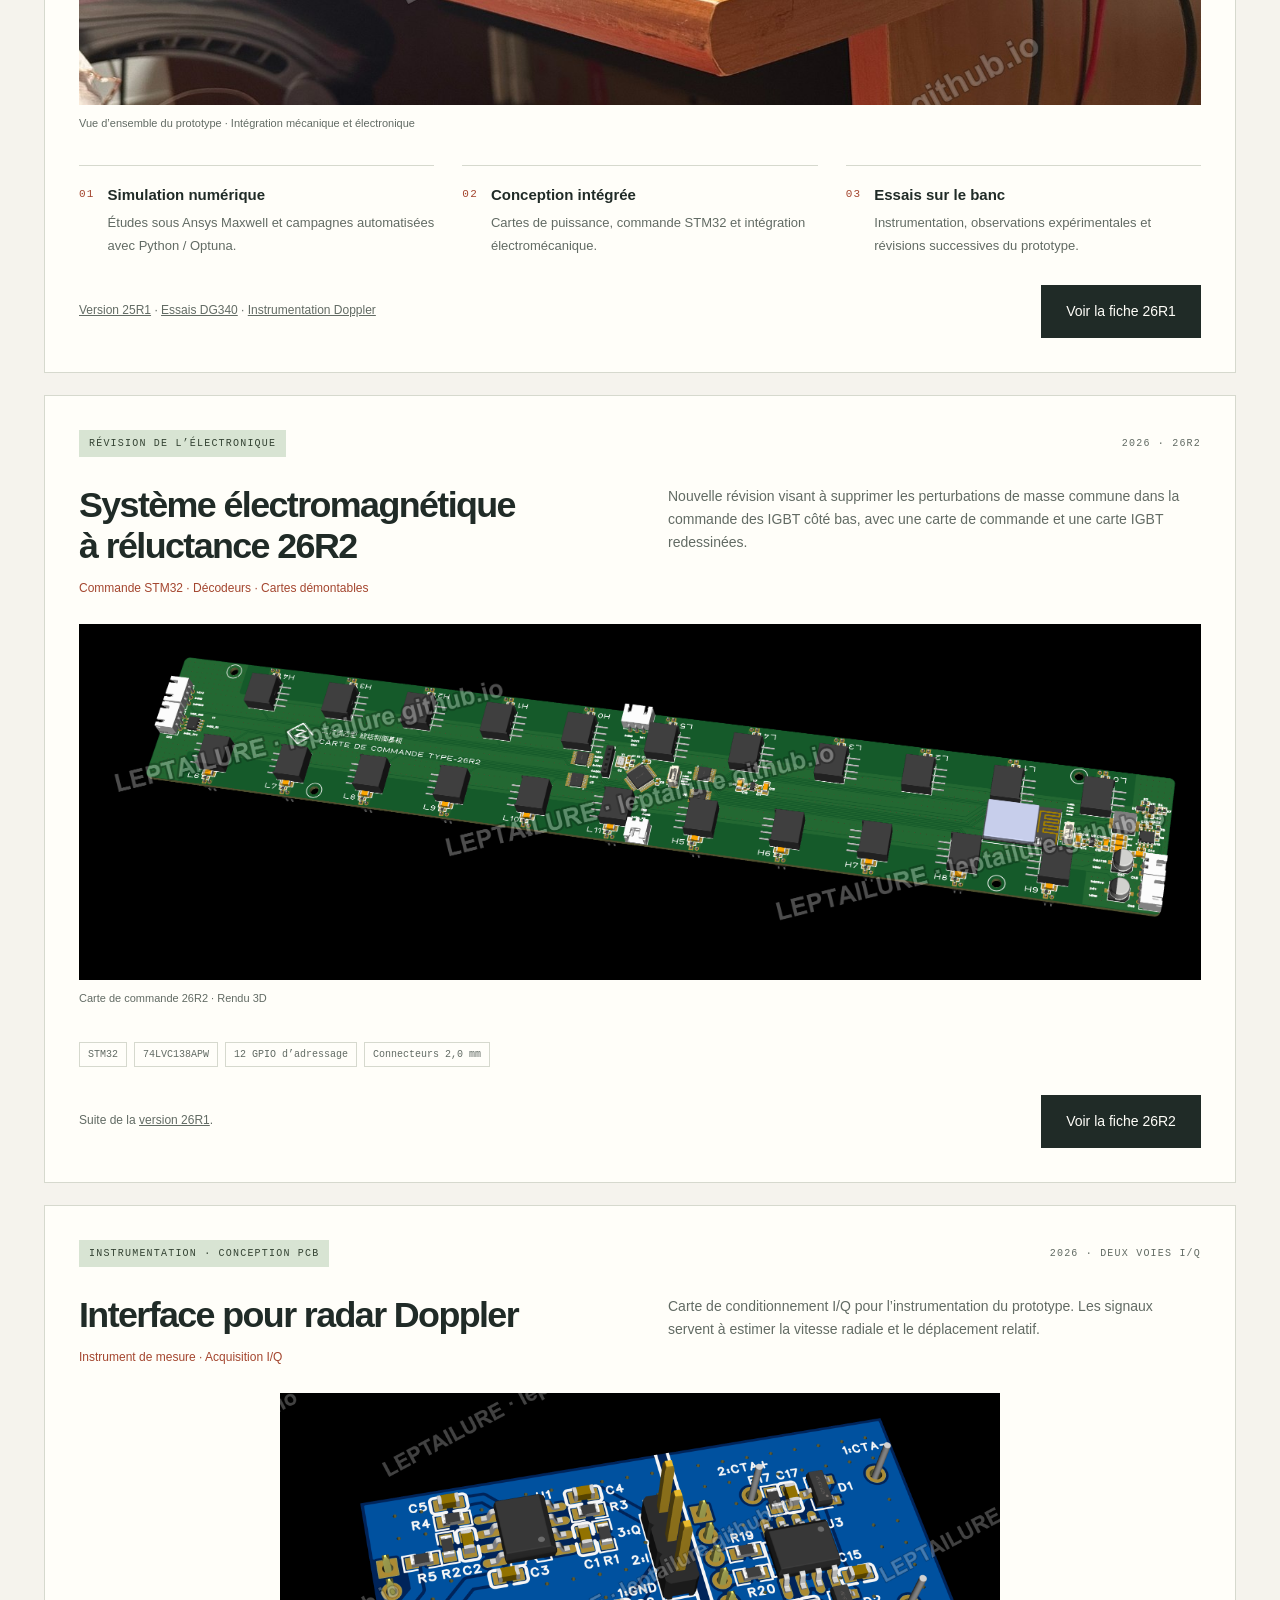
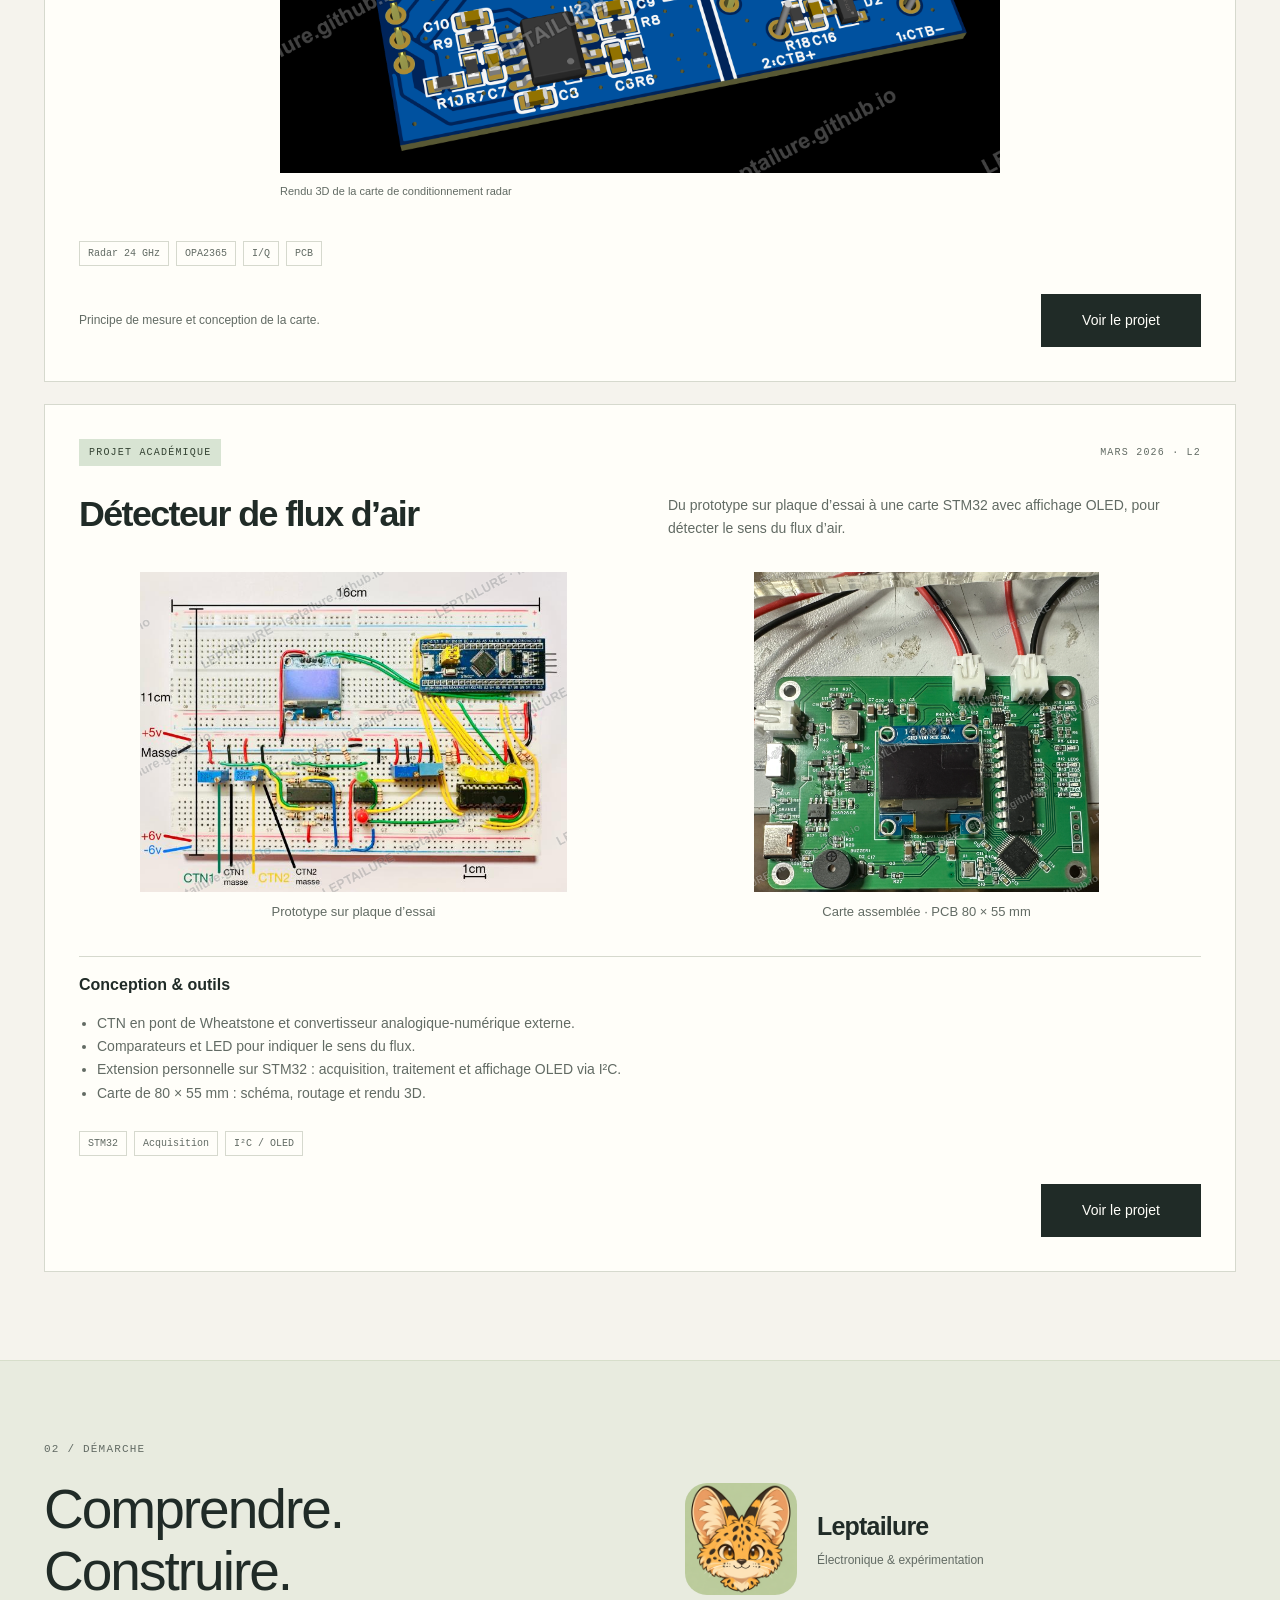
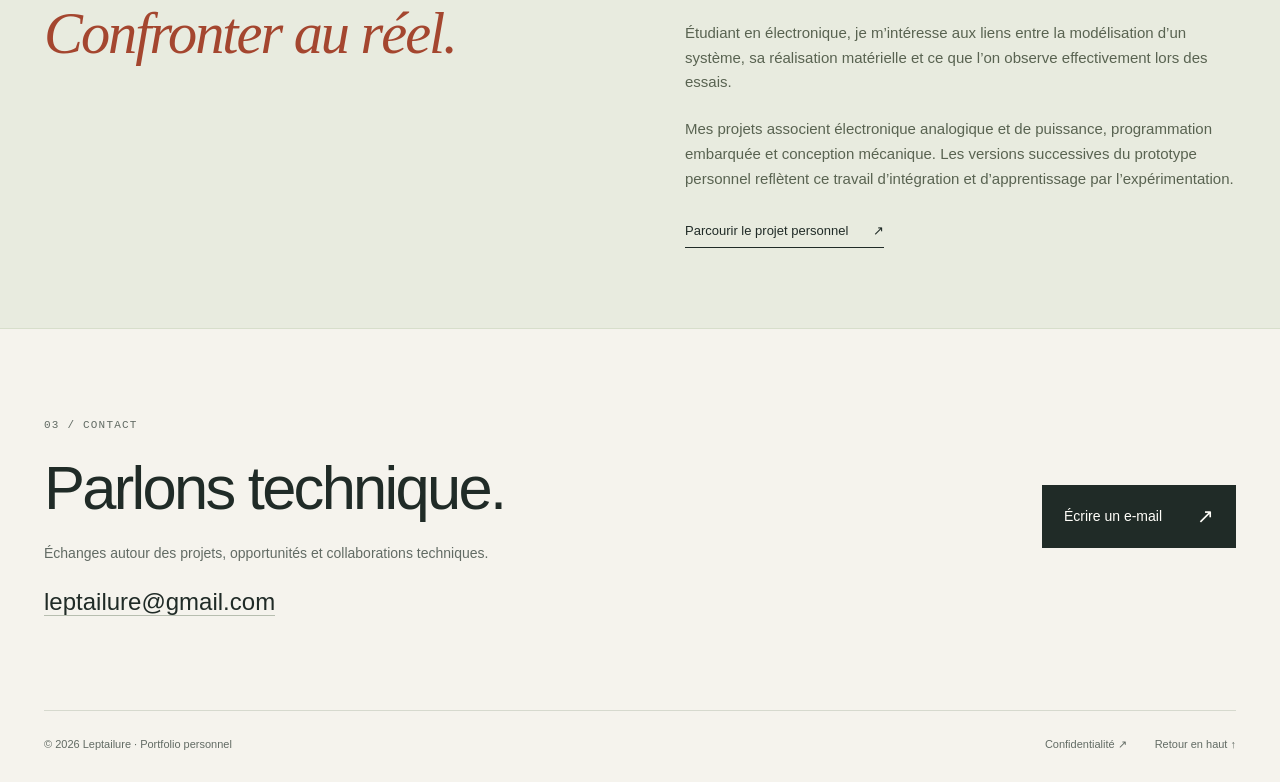
==== commit 4433d82d: "Add the 26R2 electronics revision and board gallery" ====
--- a/index.html
+++ b/index.html
@@ -86,6 +86,14 @@
     </article>
 
 
+    <article id="reluctance-26r2" class="featured featured-summary">
+      <div class="featured-header"><span class="badge">RÉVISION DE L’ÉLECTRONIQUE</span><span class="mono">2026 · 26R2</span></div>
+      <div class="project-intro"><div><h3>Système électromagnétique<br> à réluctance 26R2</h3><p class="subtitle">Commande STM32 · Décodeurs · Cartes démontables</p></div><p>Nouvelle révision visant à supprimer les perturbations de masse commune dans la commande des IGBT côté bas, avec une carte de commande et une carte IGBT redessinées.</p></div>
+      <figure class="feature-photo project-cover--landscape"><a href="projects/reluctance-26r2.html" aria-label="Ouvrir la fiche 26R2"><img src="projects/reluctance-media/control-3d-26r2.png?v=wm-transparent-1" alt="Rendu 3D de la nouvelle carte de commande 26R2" width="2900" height="919" loading="lazy" decoding="async"></a><figcaption>Carte de commande 26R2 · Rendu 3D</figcaption></figure>
+      <div class="tags"><span>STM32</span><span>74LVC138APW</span><span>12 GPIO d’adressage</span><span>Connecteurs 2,0 mm</span></div>
+      <div class="featured-footer"><p>Suite de la <a href="projects/reluctance.html">version 26R1</a>.</p><a class="button project-action" href="projects/reluctance-26r2.html">Voir la fiche 26R2</a></div>
+    </article>
+
     <article class="featured" id="radar-doppler">
       <div class="featured-header"><span class="badge">INSTRUMENTATION · CONCEPTION PCB</span><span class="mono">2026 · DEUX VOIES I/Q</span></div>
       <div class="project-intro">
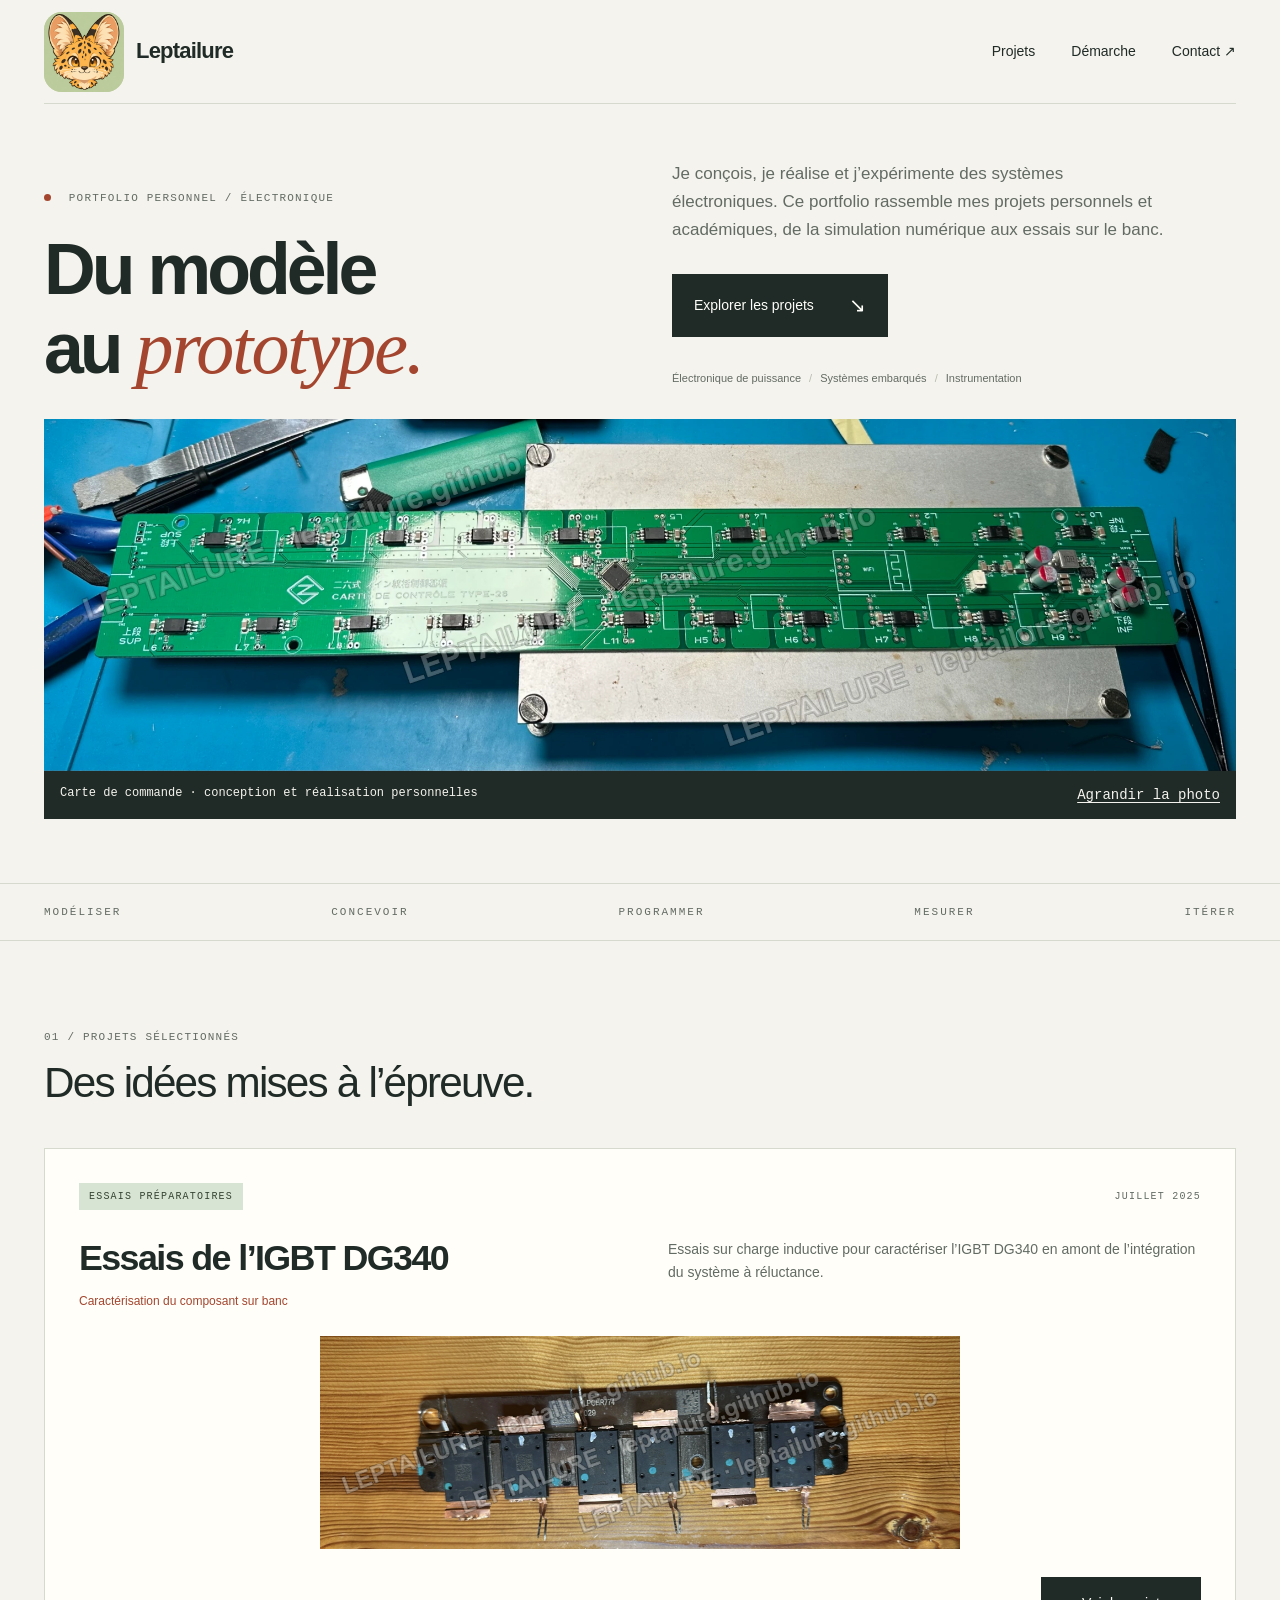
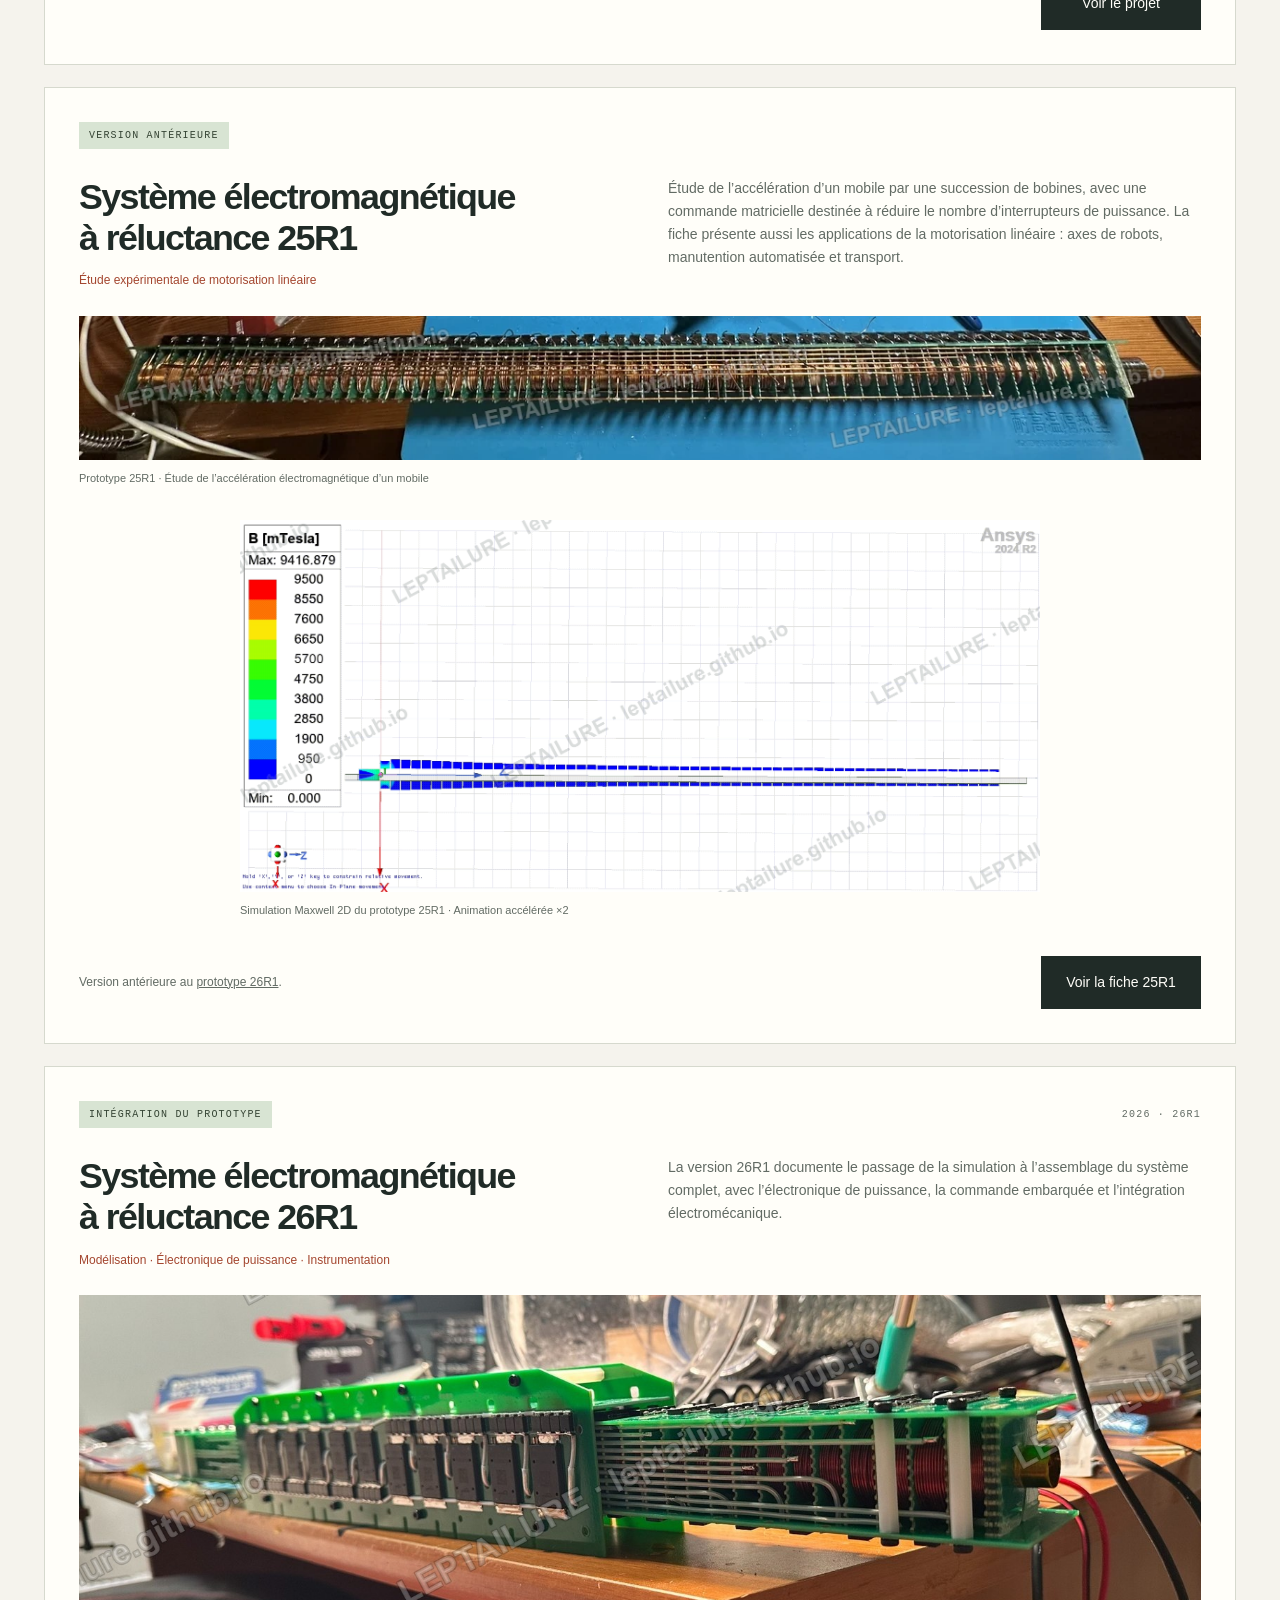
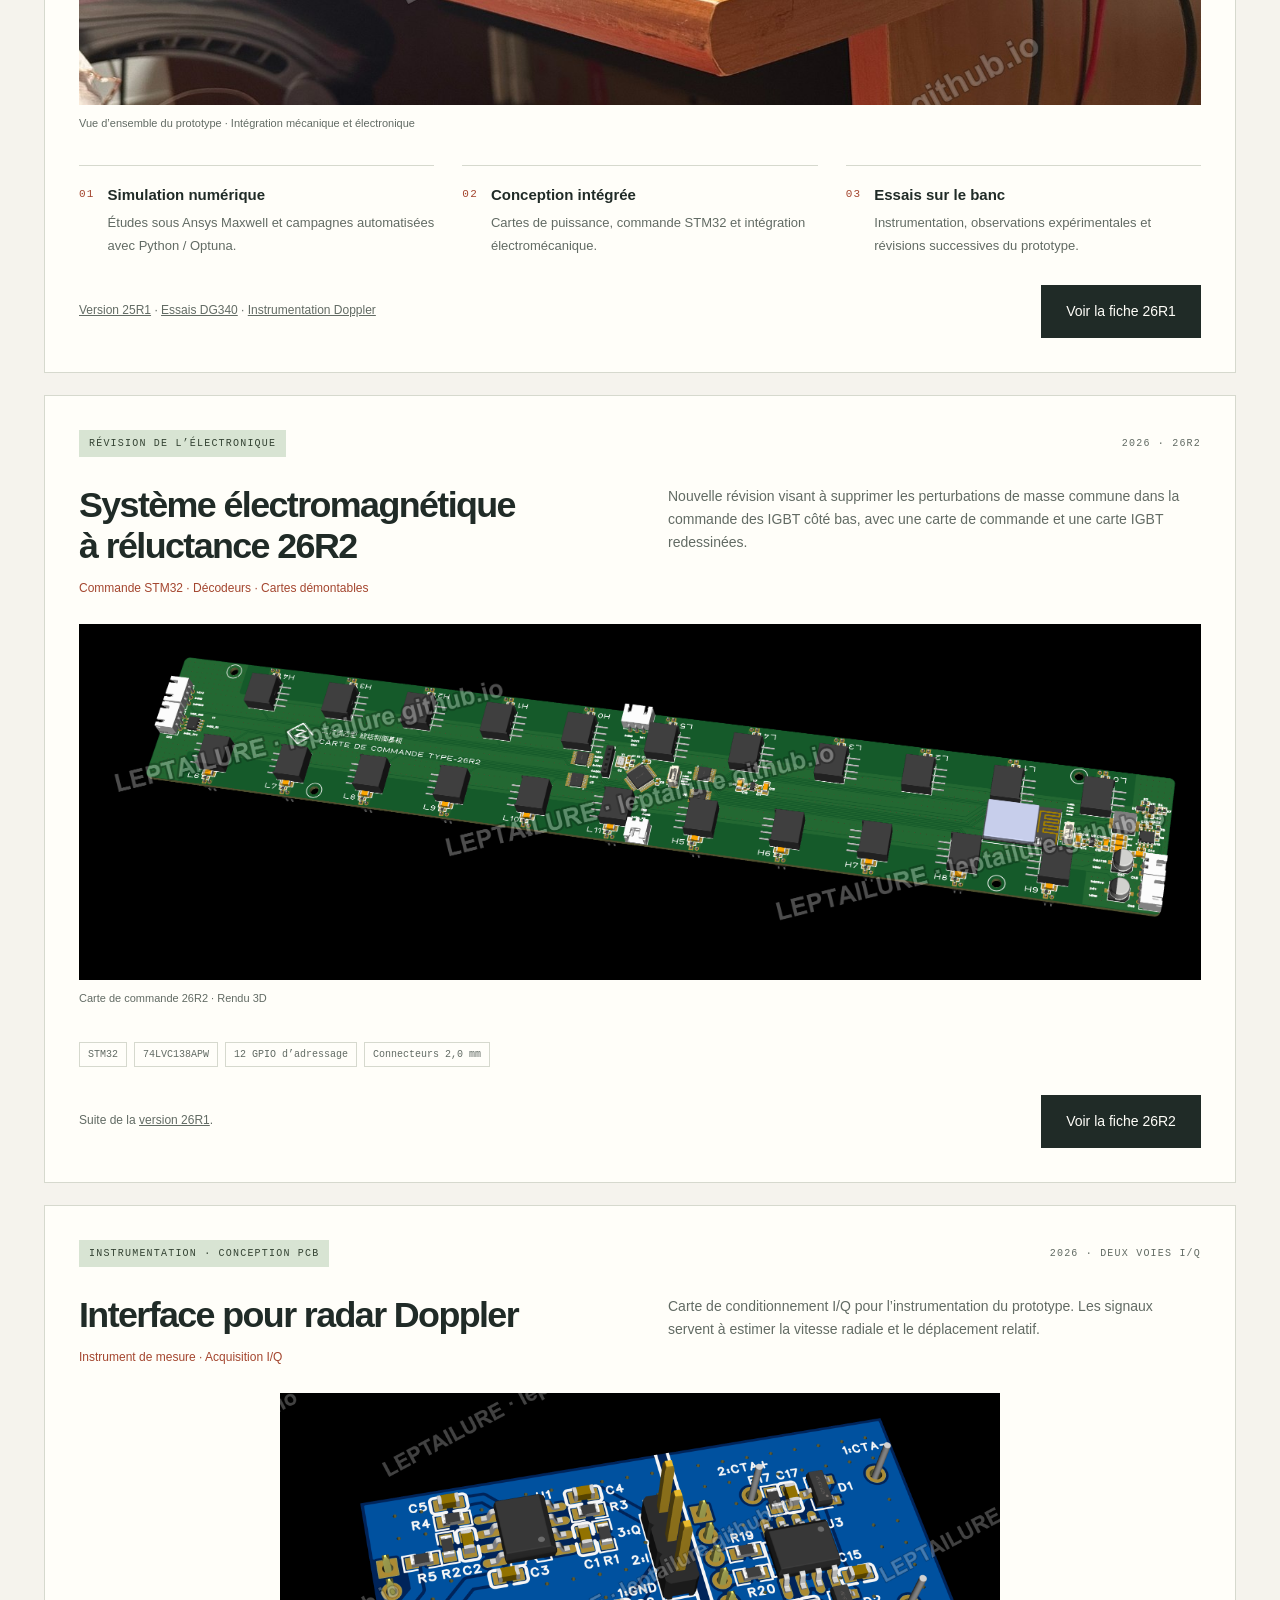
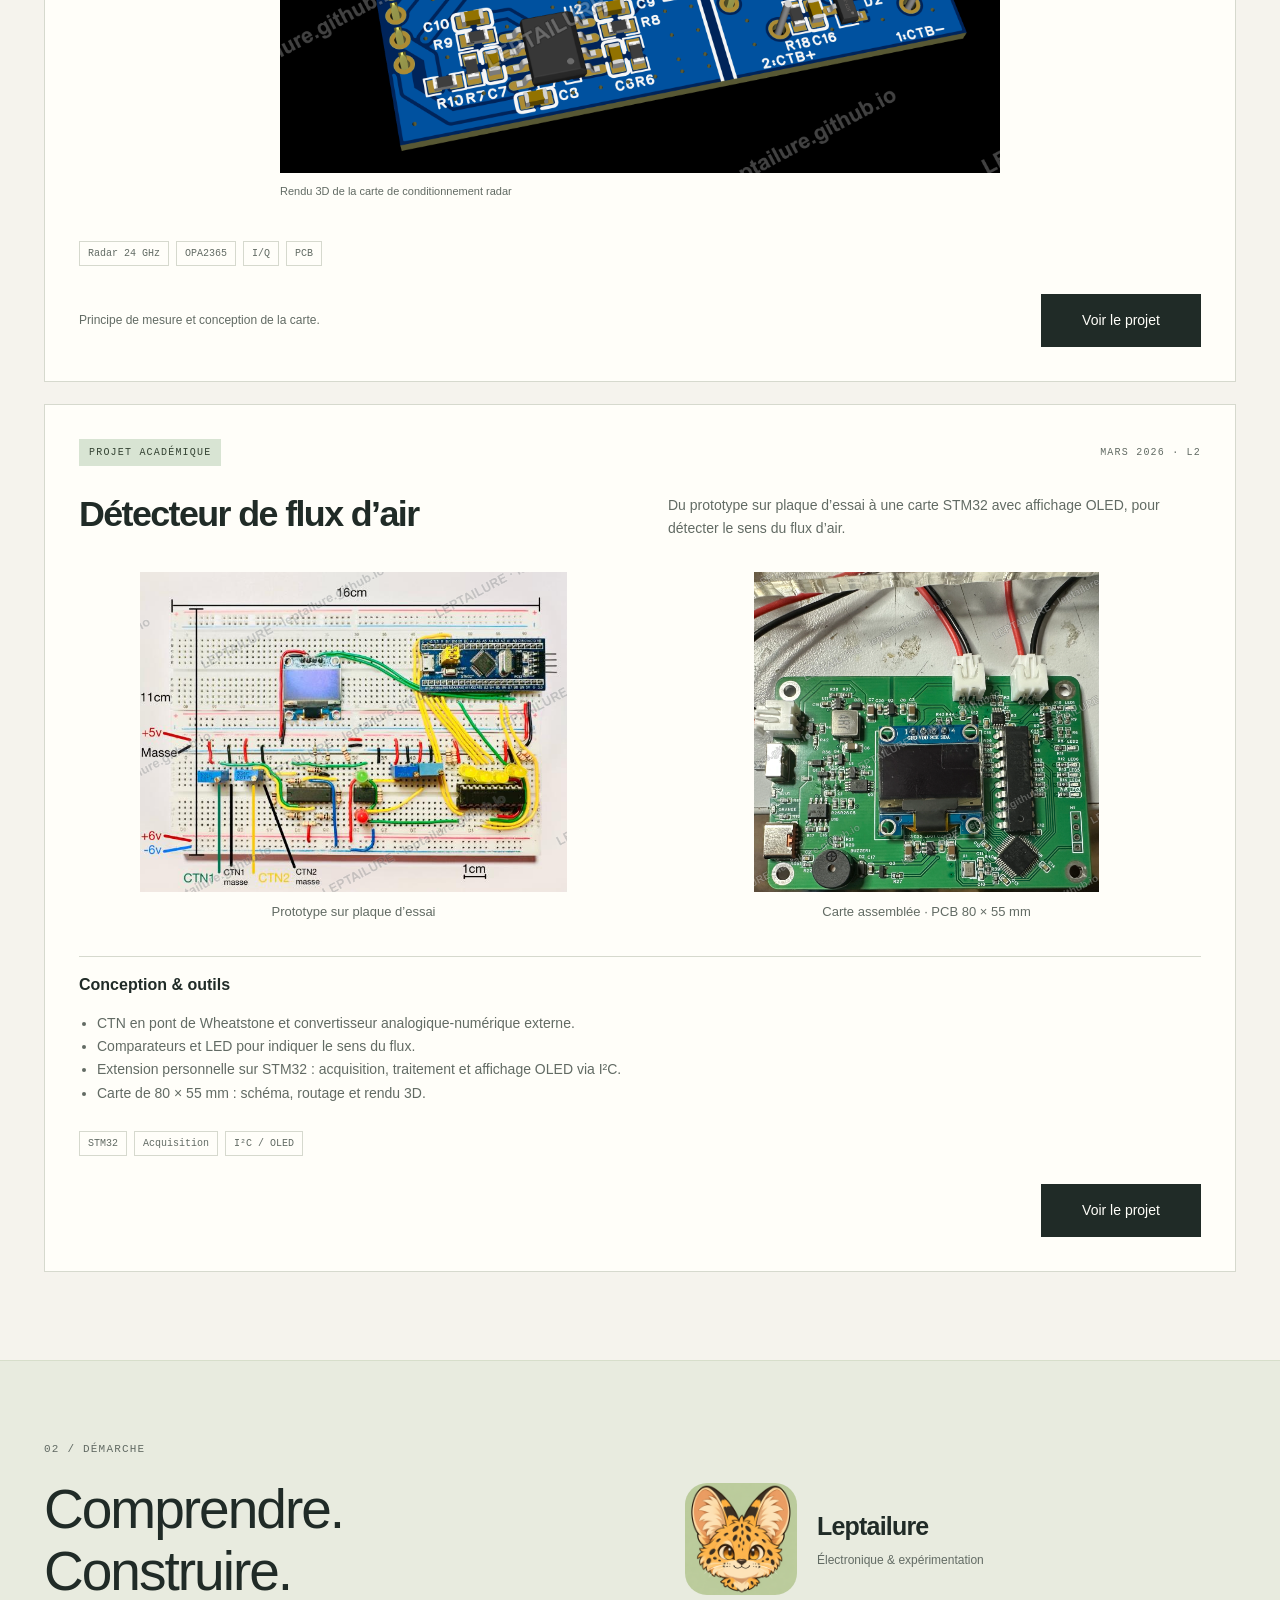
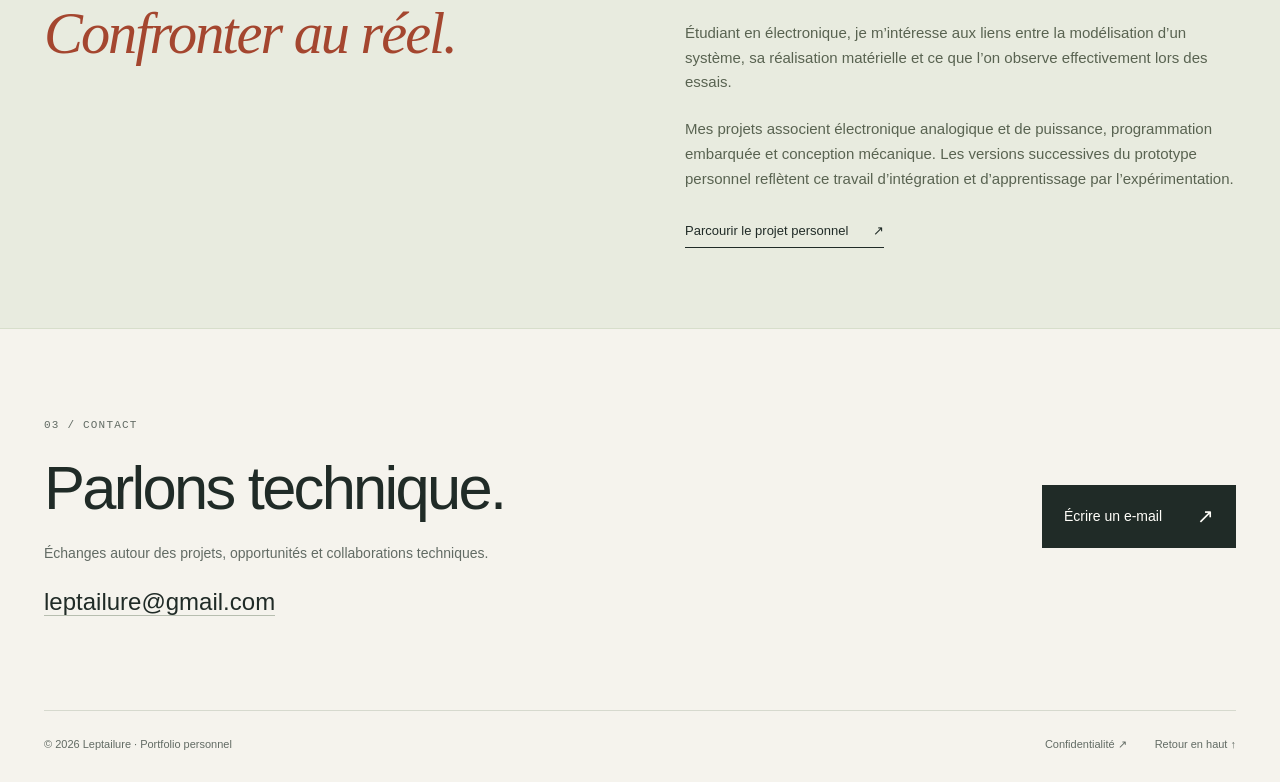
==== commit 98c606fa: "Clarify 25R1 research purpose and linear motion applications" ====
--- a/index.html
+++ b/index.html
@@ -59,12 +59,12 @@
     <article id="reluctance-25r1" class="featured featured-summary">
       <div class="featured-header"><span class="badge">VERSION ANTÉRIEURE</span></div>
       <div class="project-intro">
-        <div><h3>Système électromagnétique<br> à réluctance 25R1</h3><p class="subtitle">Prototype de laboratoire · Accélération électromagnétique</p></div>
-        <p>Prototype à 60 étages de bobines. La note présente le montage, l’objectif de réduction du nombre d’interrupteurs de puissance et les applications industrielles de la motorisation linéaire.</p>
+        <div><h3>Système électromagnétique<br> à réluctance 25R1</h3><p class="subtitle">Étude expérimentale de motorisation linéaire</p></div>
+        <p>Étude de l’accélération d’un mobile par une succession de bobines, avec une commande matricielle destinée à réduire le nombre d’interrupteurs de puissance. La fiche présente aussi les applications de la motorisation linéaire : axes de robots, manutention automatisée et transport.</p>
       </div>
       <figure class="feature-photo">
         <a href="projects/reluctance-25r1.html" aria-label="Ouvrir la fiche 25R1"><img src="assets/reluctance-25r1.webp?v=wm-transparent-1" alt="Vue panoramique des bobines montées sur le prototype 25R1" width="1170" height="150" loading="lazy" decoding="async"></a>
-        <figcaption>Prototype 25R1 · Vue d’ensemble des bobines</figcaption>
+        <figcaption>Prototype 25R1 · Étude de l’accélération électromagnétique d’un mobile</figcaption>
       </figure>
       <figure class="feature-photo simulation-preview">
         <a href="projects/reluctance-25r1.html#simulation-maxwell" aria-label="Voir la simulation Maxwell 2D du 25R1"><img src="projects/reluctance-media/maxwell-25r1-field.webp?v=animation-2x" alt="Simulation Maxwell 2D du prototype 25R1, montrant le champ magnétique et le déplacement du mobile" width="1732" height="805" loading="lazy" decoding="async"></a>
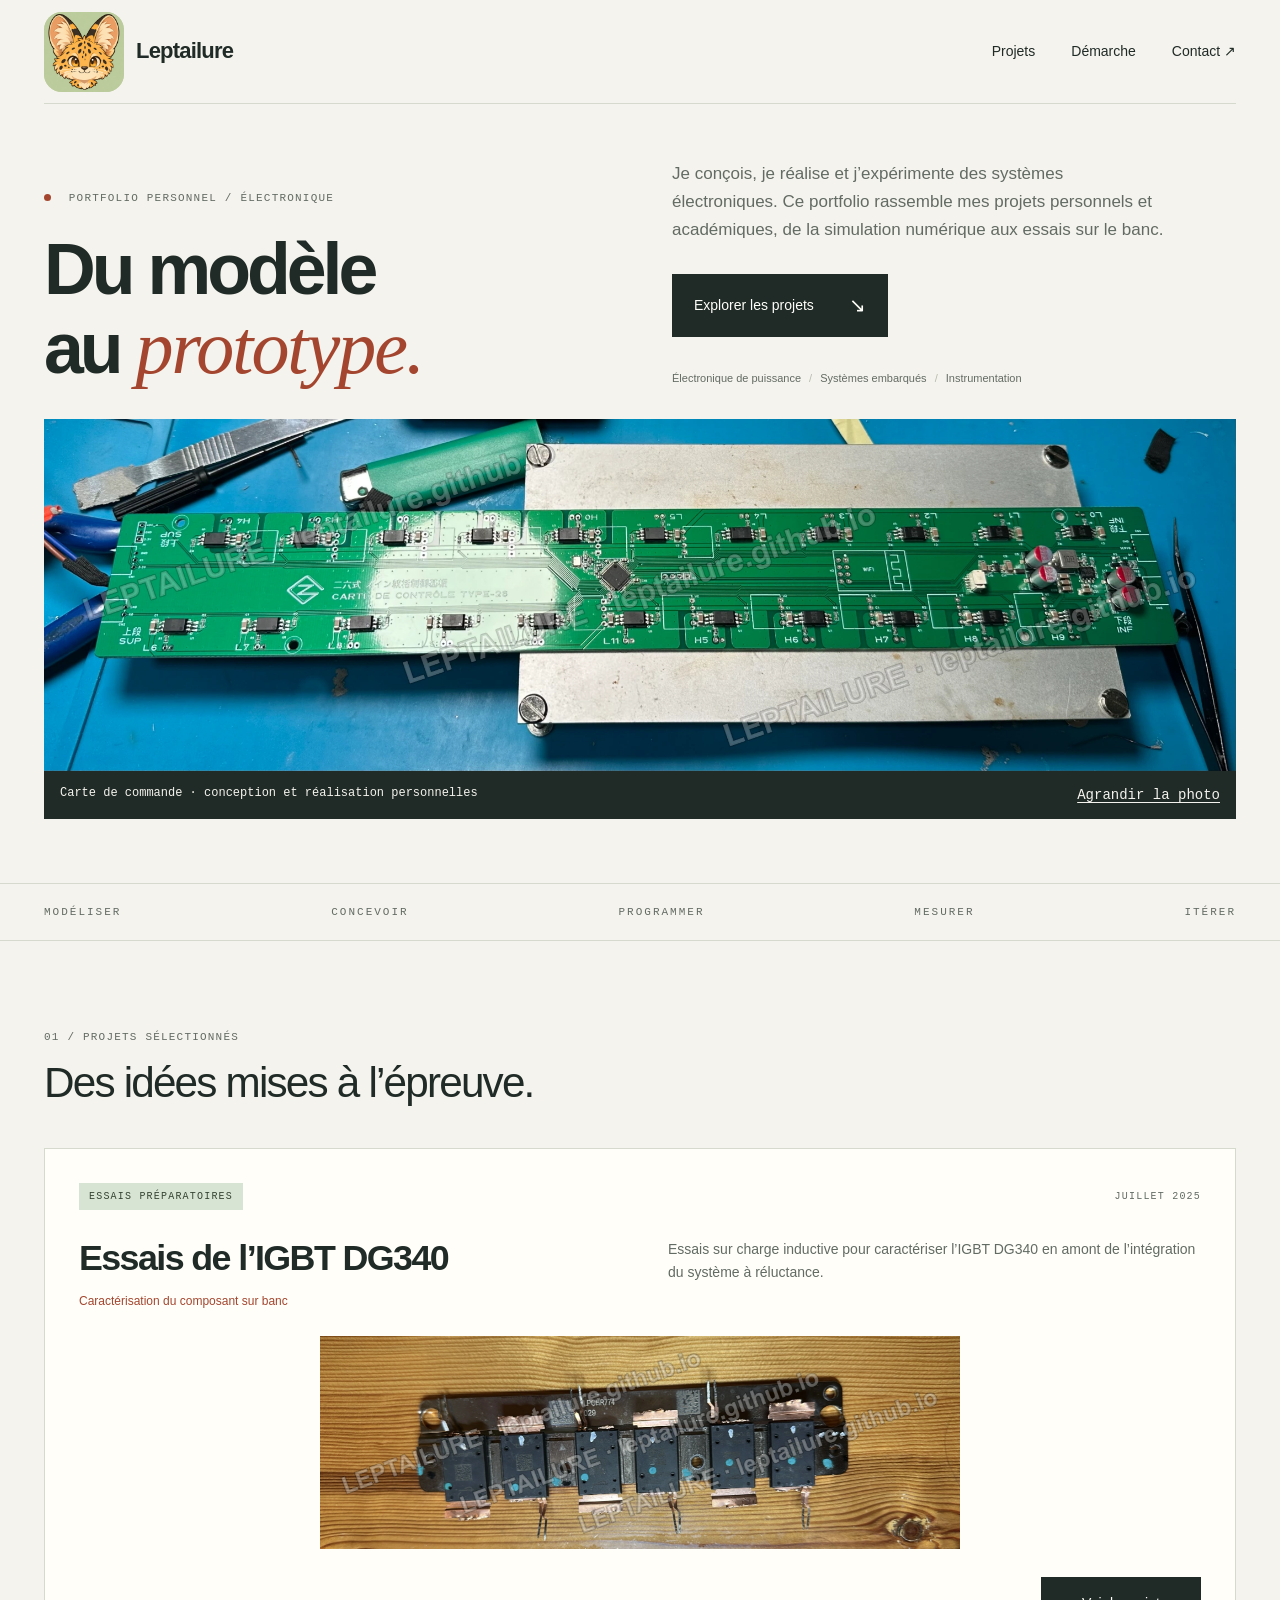
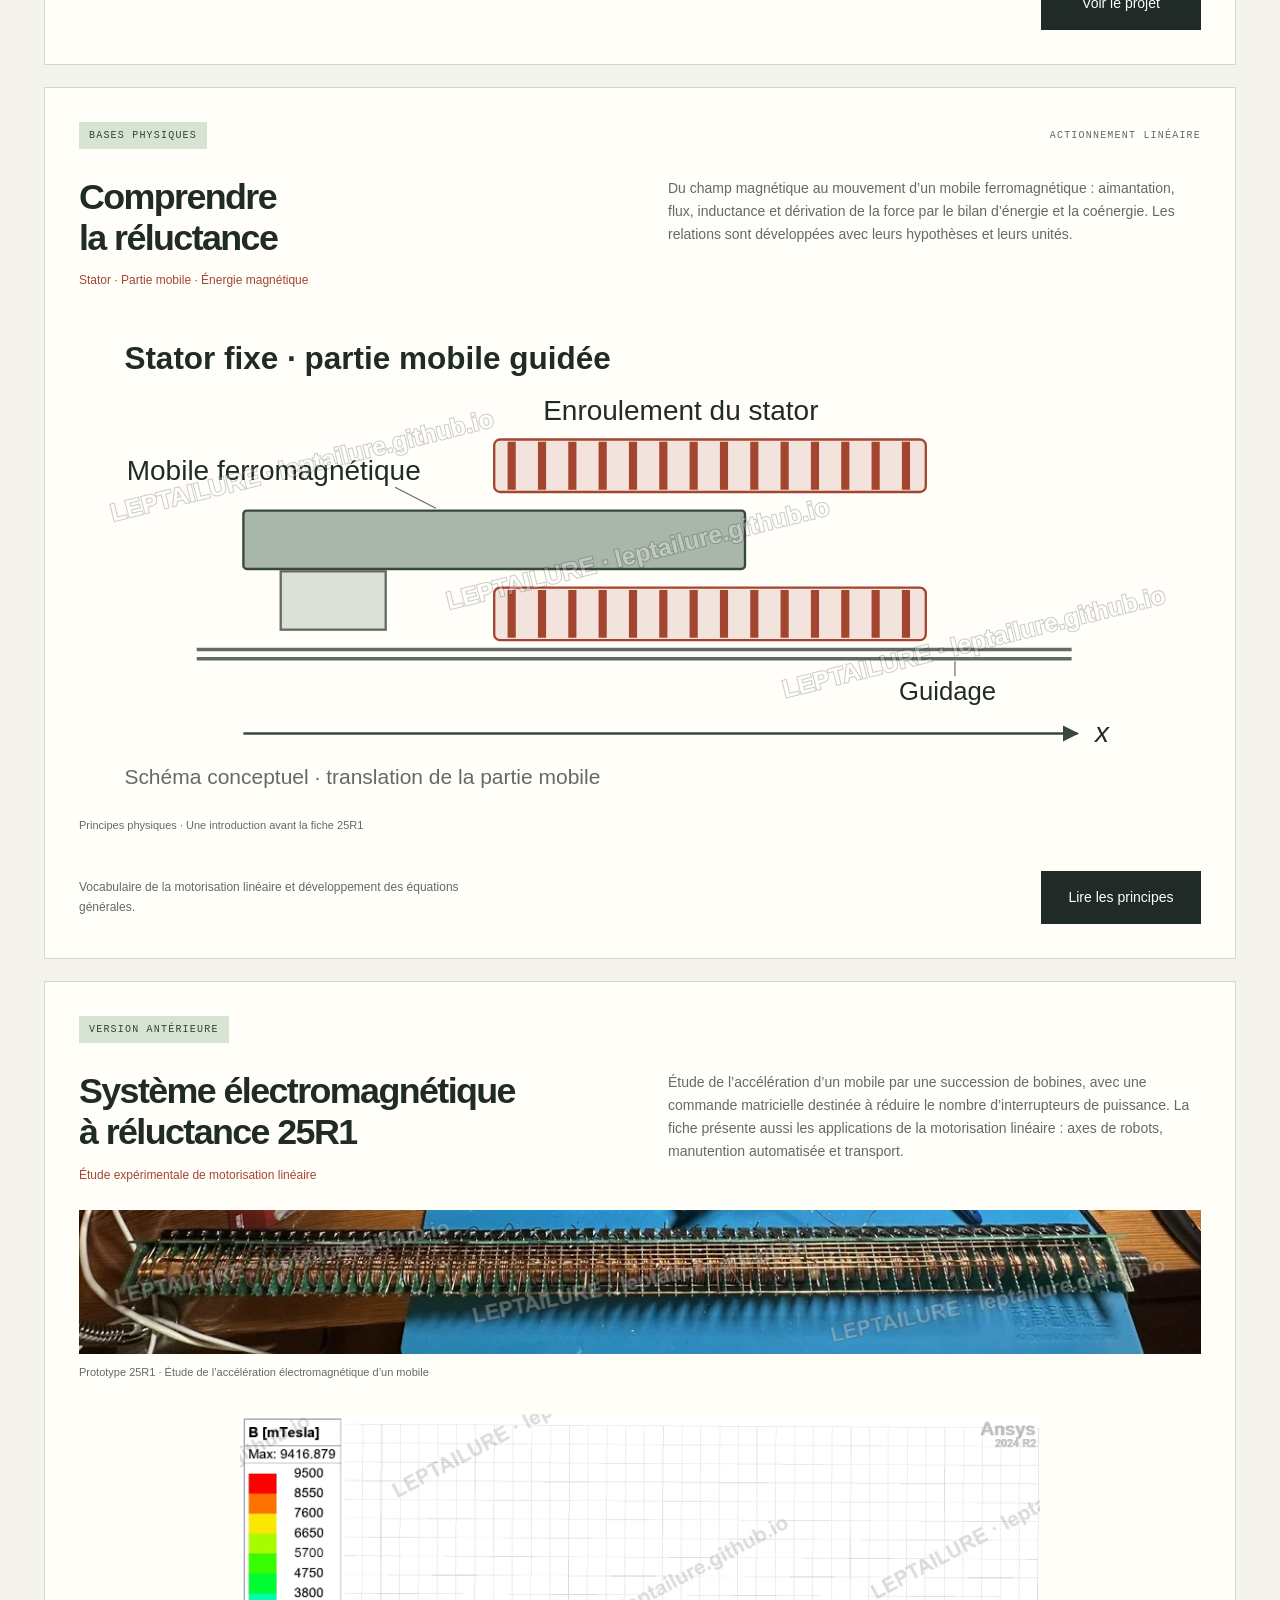
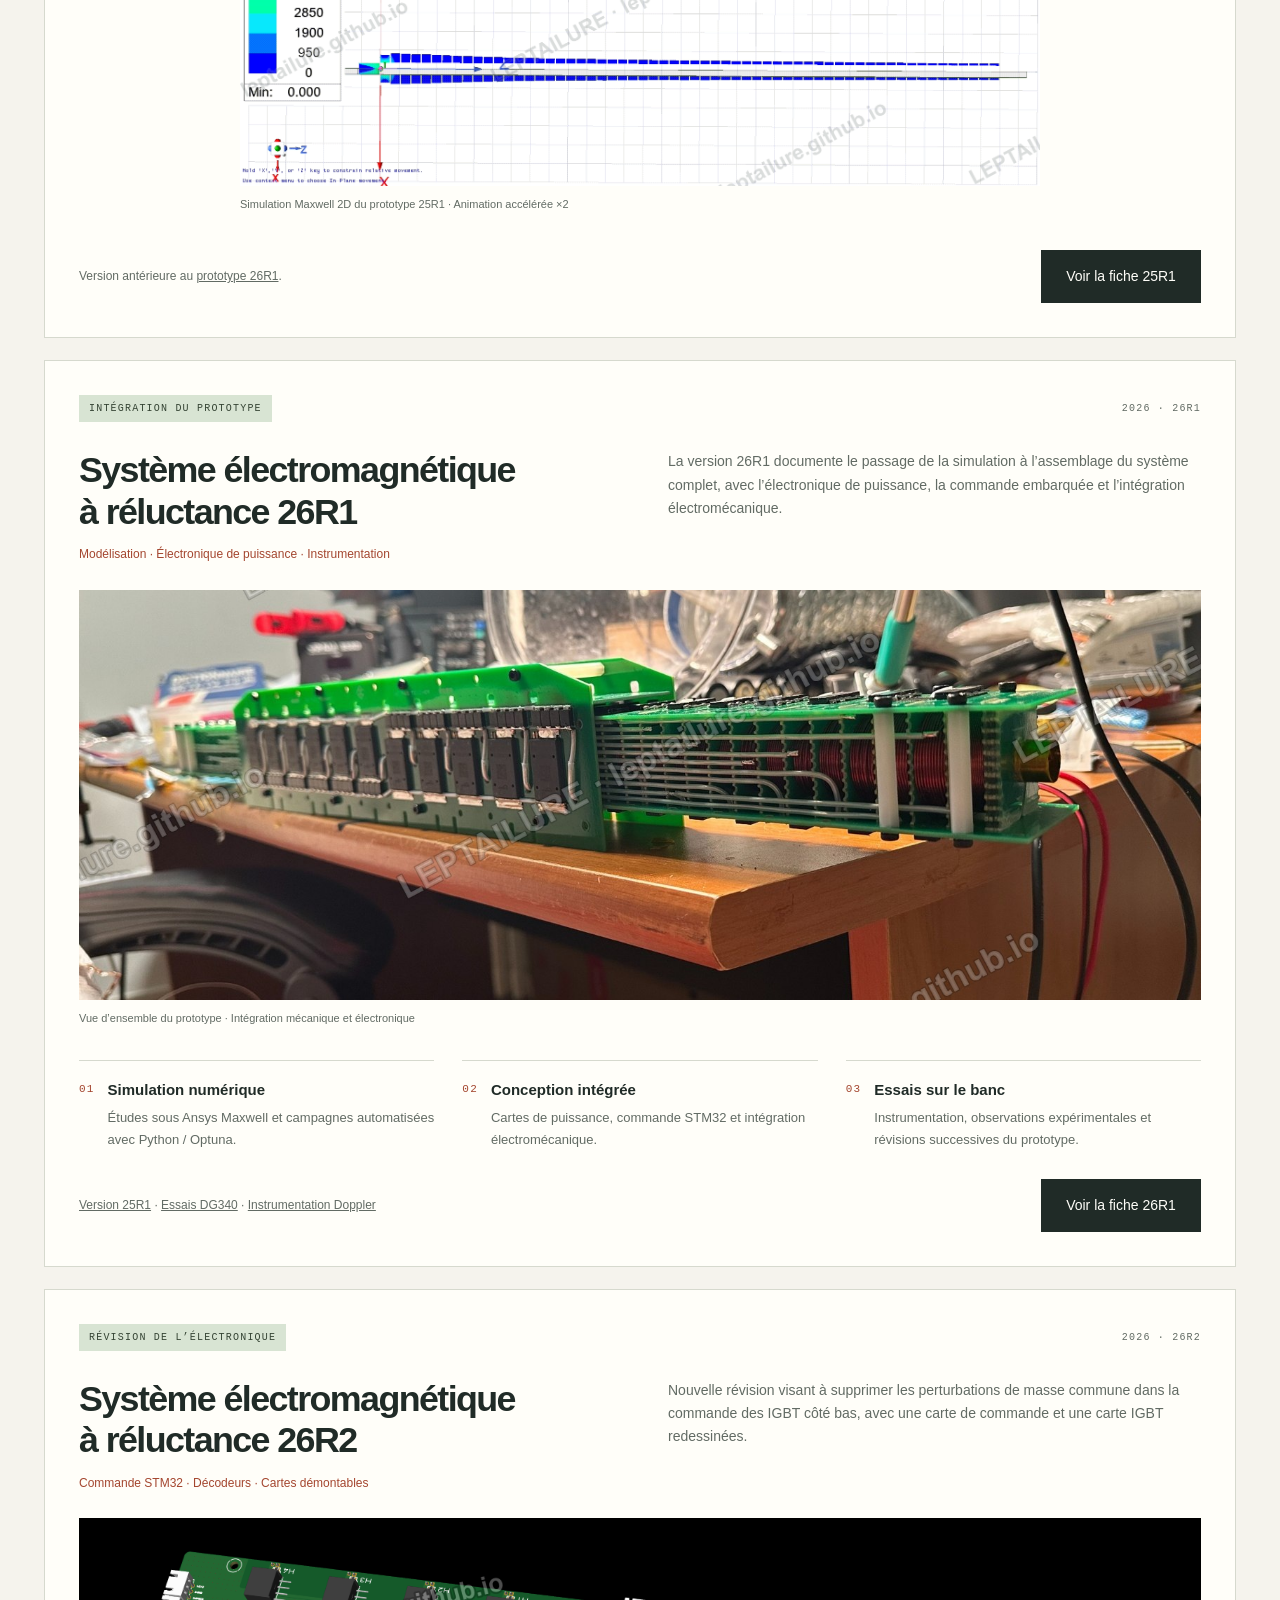
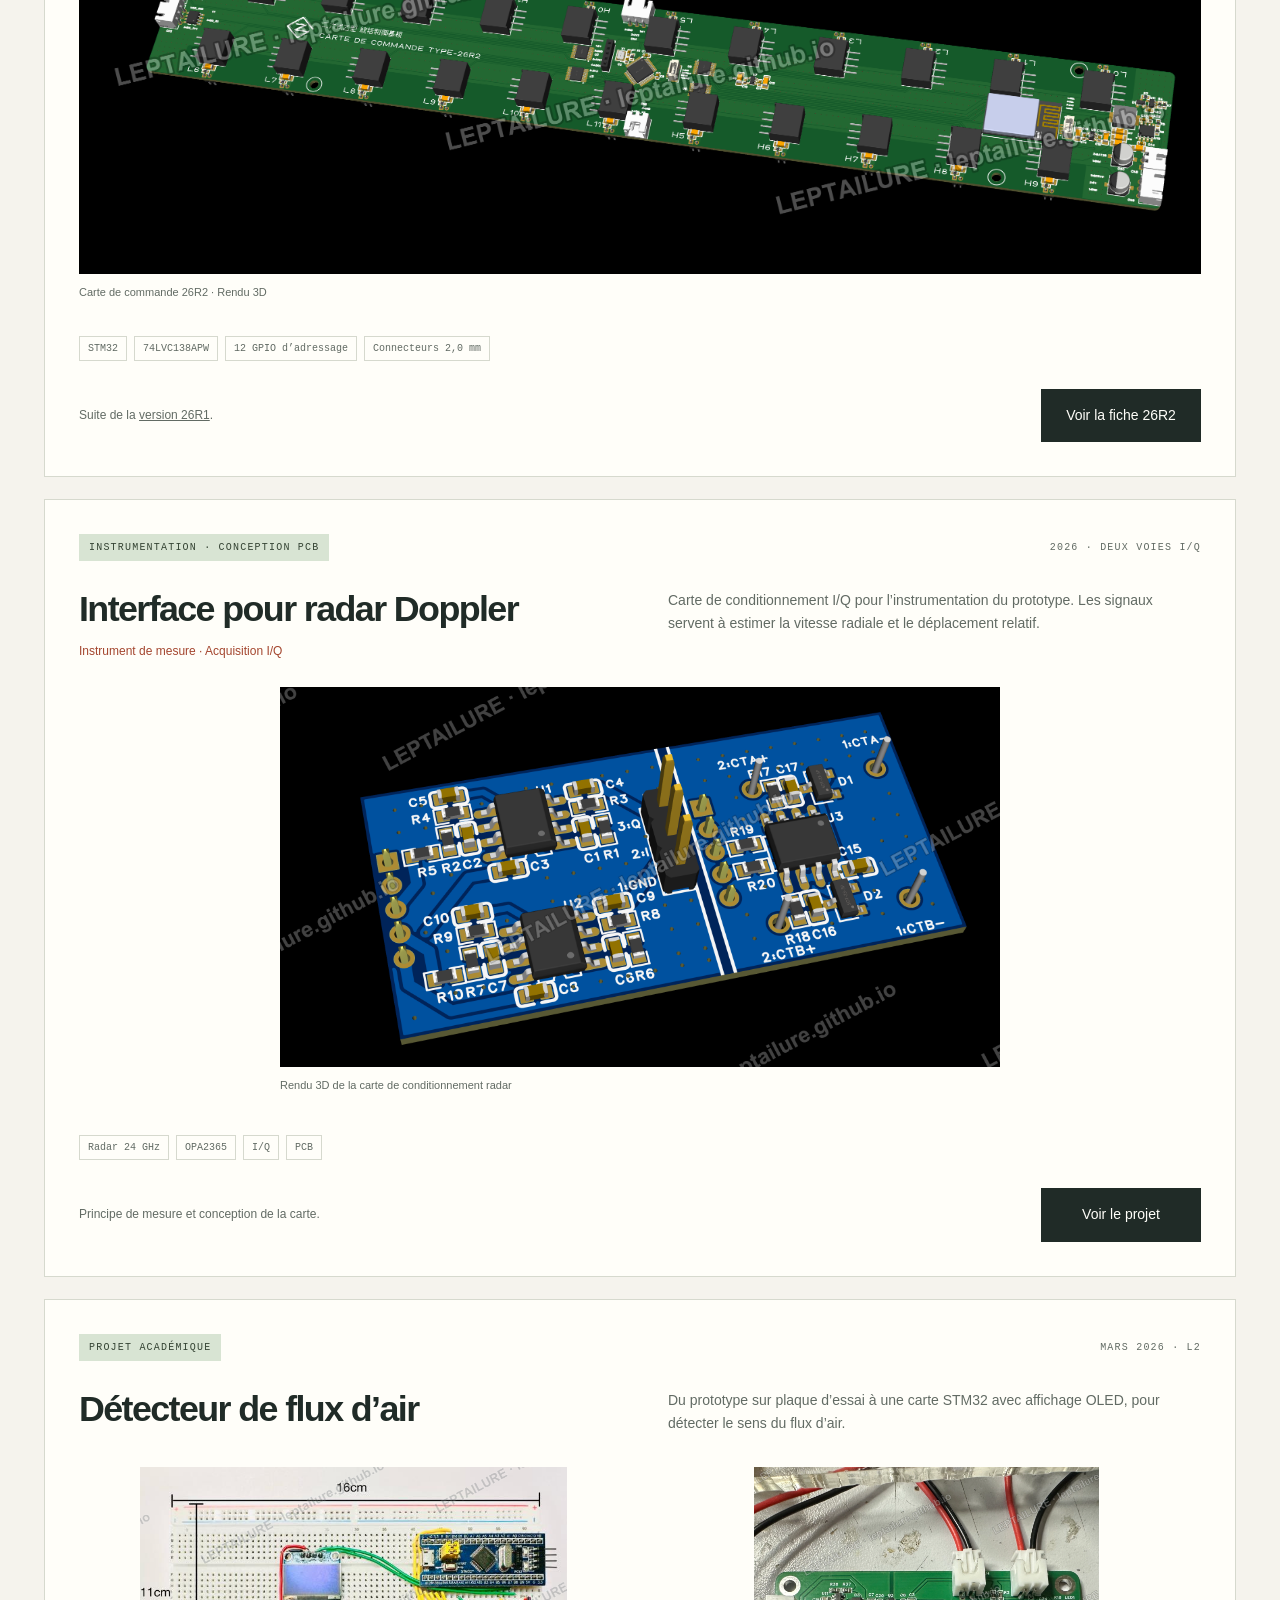
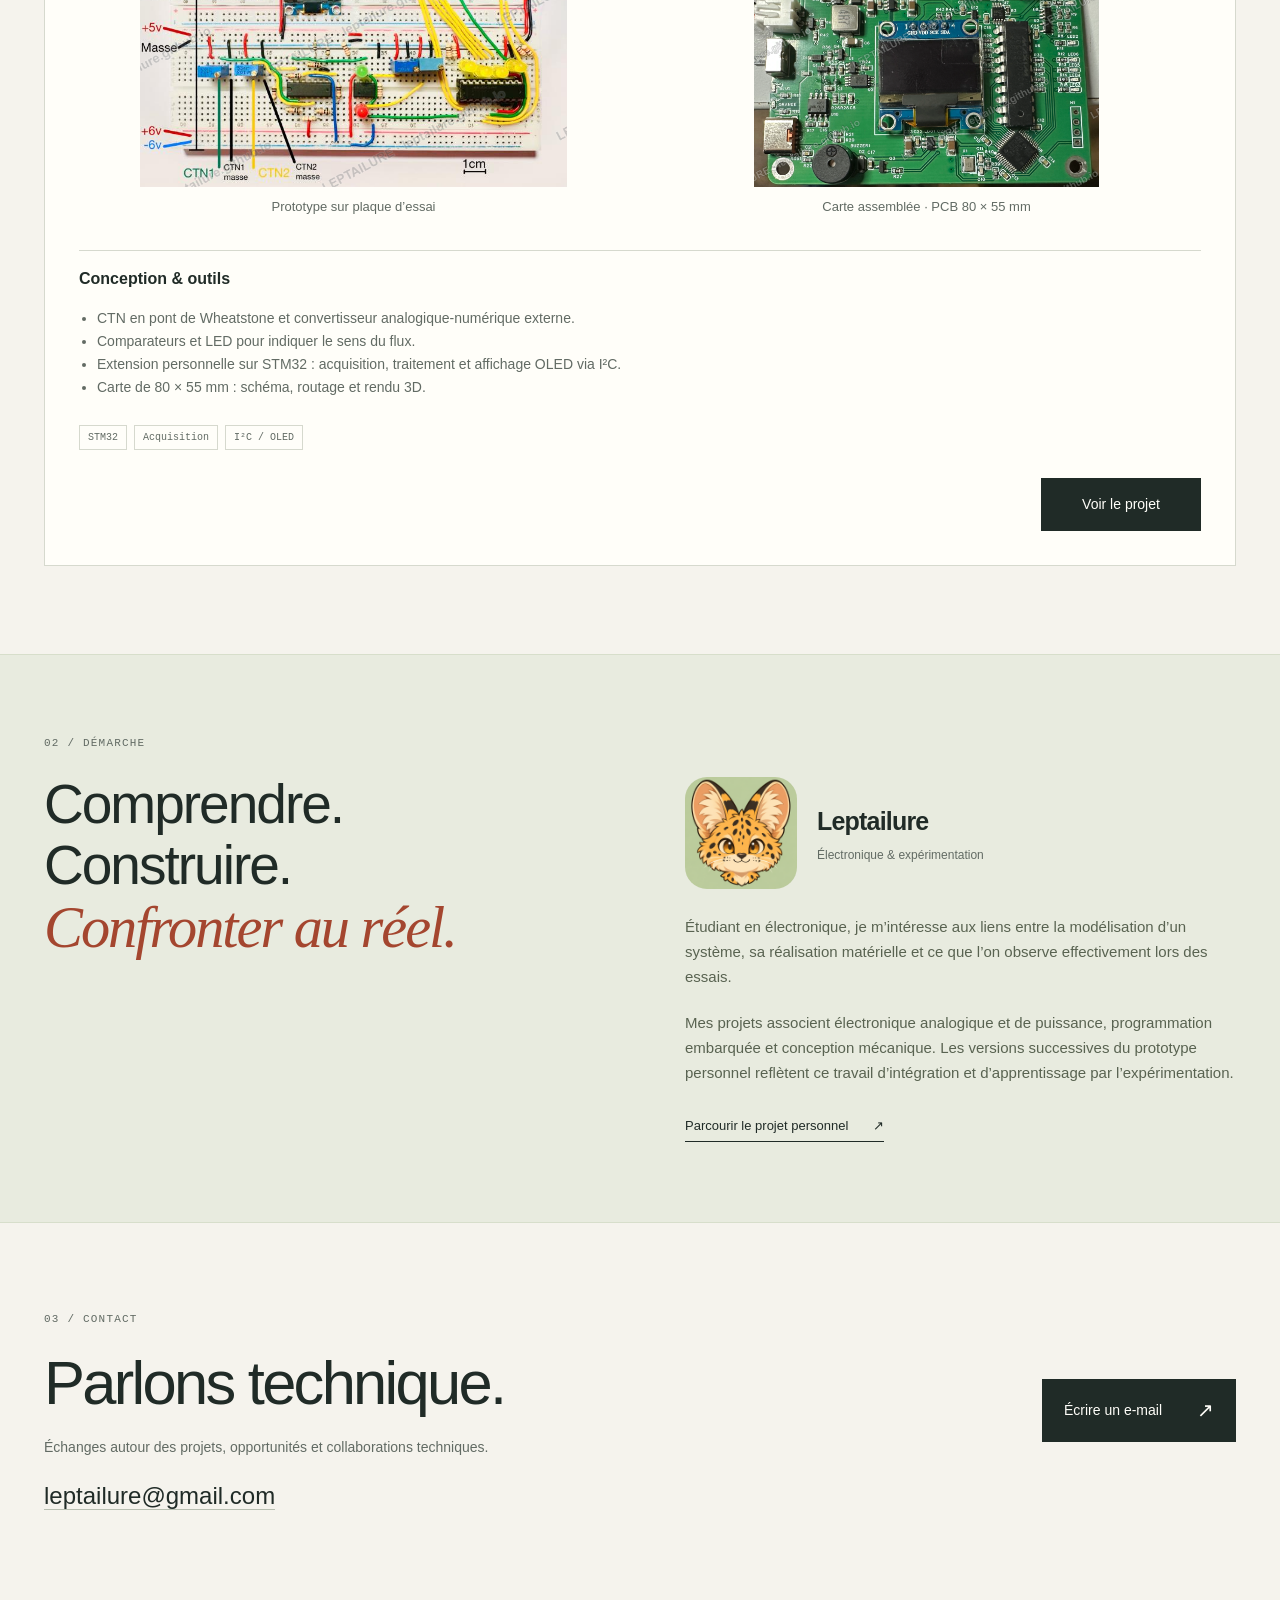
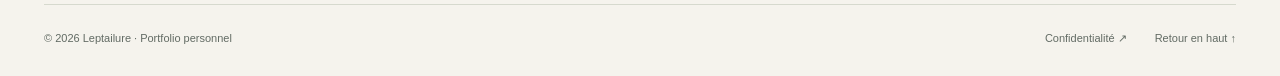
==== commit 64444ae1: "Add linear reluctance principles before the 25R1 project" ====
--- a/index.html
+++ b/index.html
@@ -55,6 +55,18 @@
         </a>
       </figure>
       <div class="featured-footer"><a class="button project-action" href="igbt-dg340/" aria-label="Voir le projet : Essais DG340">Voir le projet</a></div>
+    </article>
+    <article id="reluctance-principles" class="featured featured-summary">
+      <div class="featured-header"><span class="badge">BASES PHYSIQUES</span><span class="mono">ACTIONNEMENT LINÉAIRE</span></div>
+      <div class="project-intro">
+        <div><h3>Comprendre<br> la réluctance</h3><p class="subtitle">Stator · Partie mobile · Énergie magnétique</p></div>
+        <p>Du champ magnétique au mouvement d’un mobile ferromagnétique : aimantation, flux, inductance et dérivation de la force par le bilan d’énergie et la coénergie. Les relations sont développées avec leurs hypothèses et leurs unités.</p>
+      </div>
+      <figure class="feature-photo">
+        <a href="projects/reluctance-principles.html" aria-label="Lire les principes de l’actionnement linéaire à réluctance"><img src="projects/reluctance-principles-media/stator-mobile.svg" alt="Stator bobiné et partie mobile ferromagnétique guidée en translation" width="960" height="420" loading="lazy" decoding="async" style="height:auto;max-height:none;object-fit:contain"></a>
+        <figcaption>Principes physiques · Une introduction avant la fiche 25R1</figcaption>
+      </figure>
+      <div class="featured-footer"><p>Vocabulaire de la motorisation linéaire et développement des équations générales.</p><a class="button project-action" href="projects/reluctance-principles.html">Lire les principes</a></div>
     </article>
     <article id="reluctance-25r1" class="featured featured-summary">
       <div class="featured-header"><span class="badge">VERSION ANTÉRIEURE</span></div>
